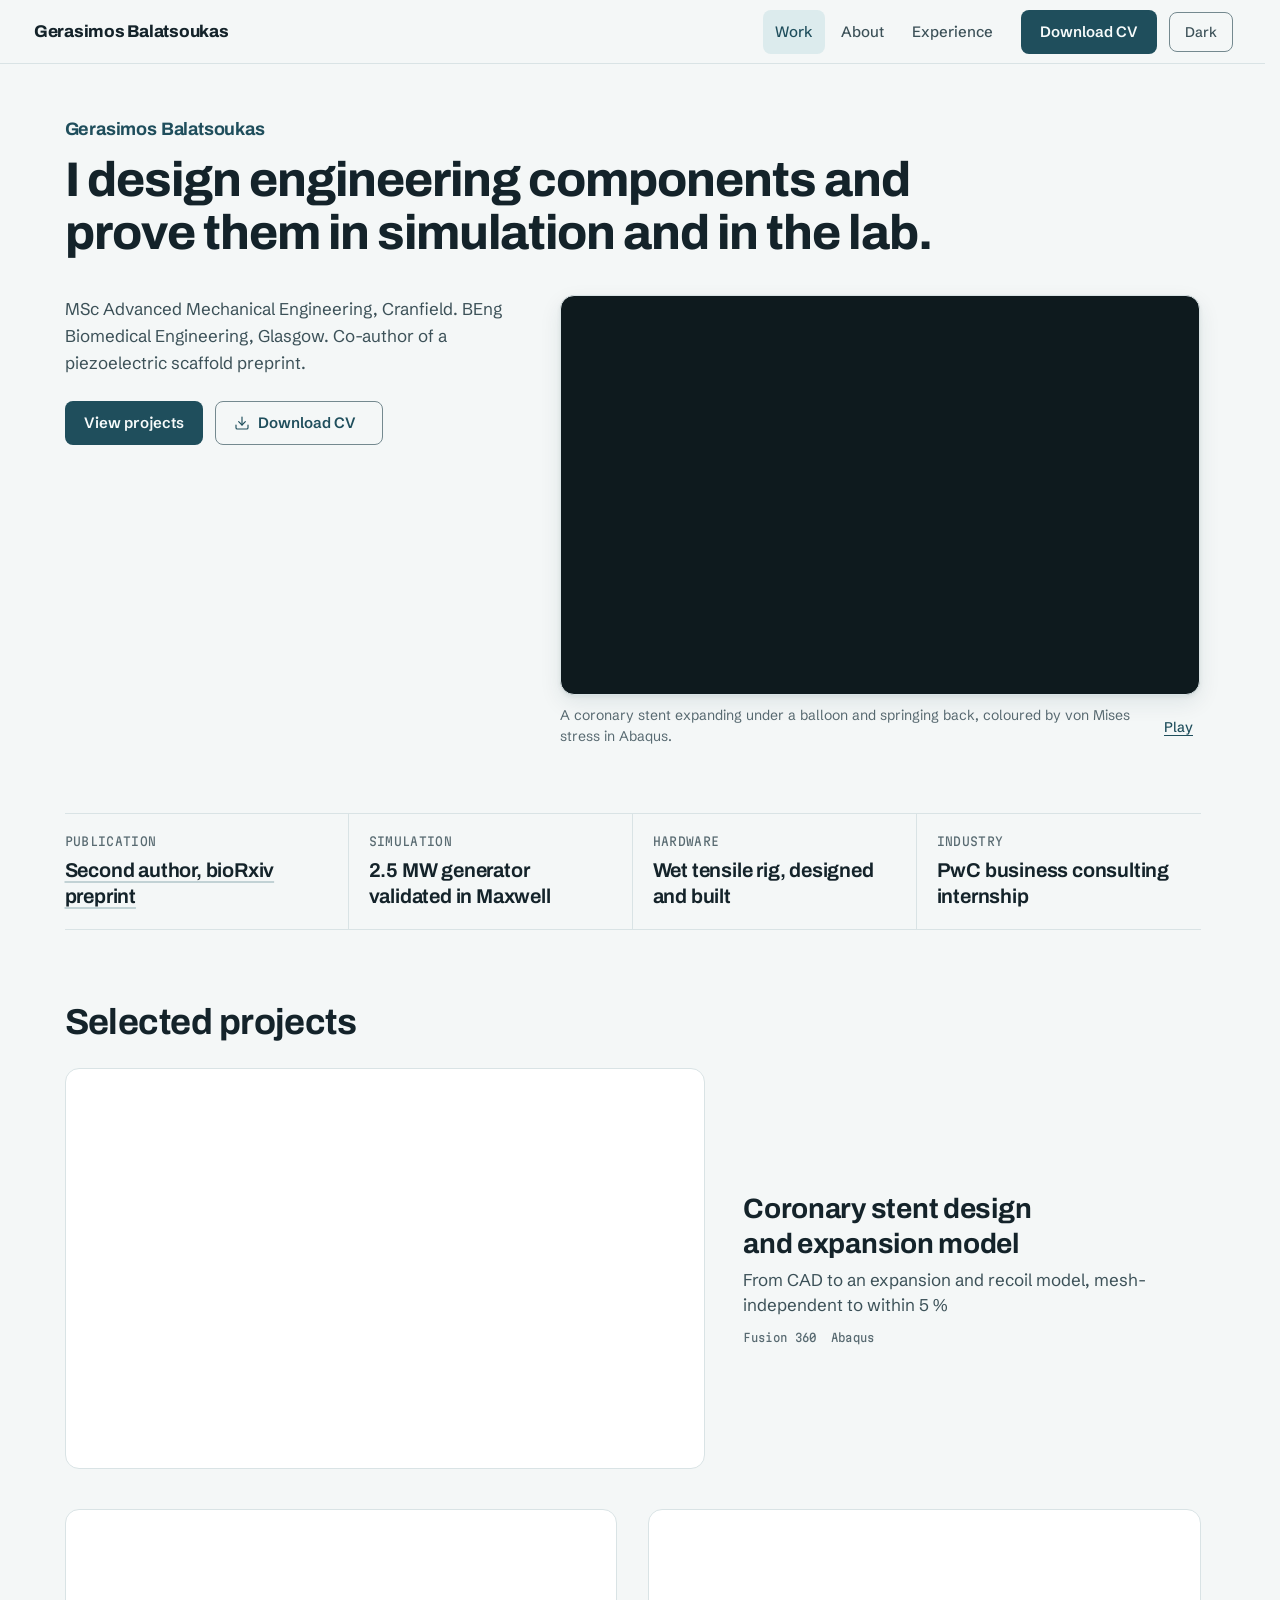
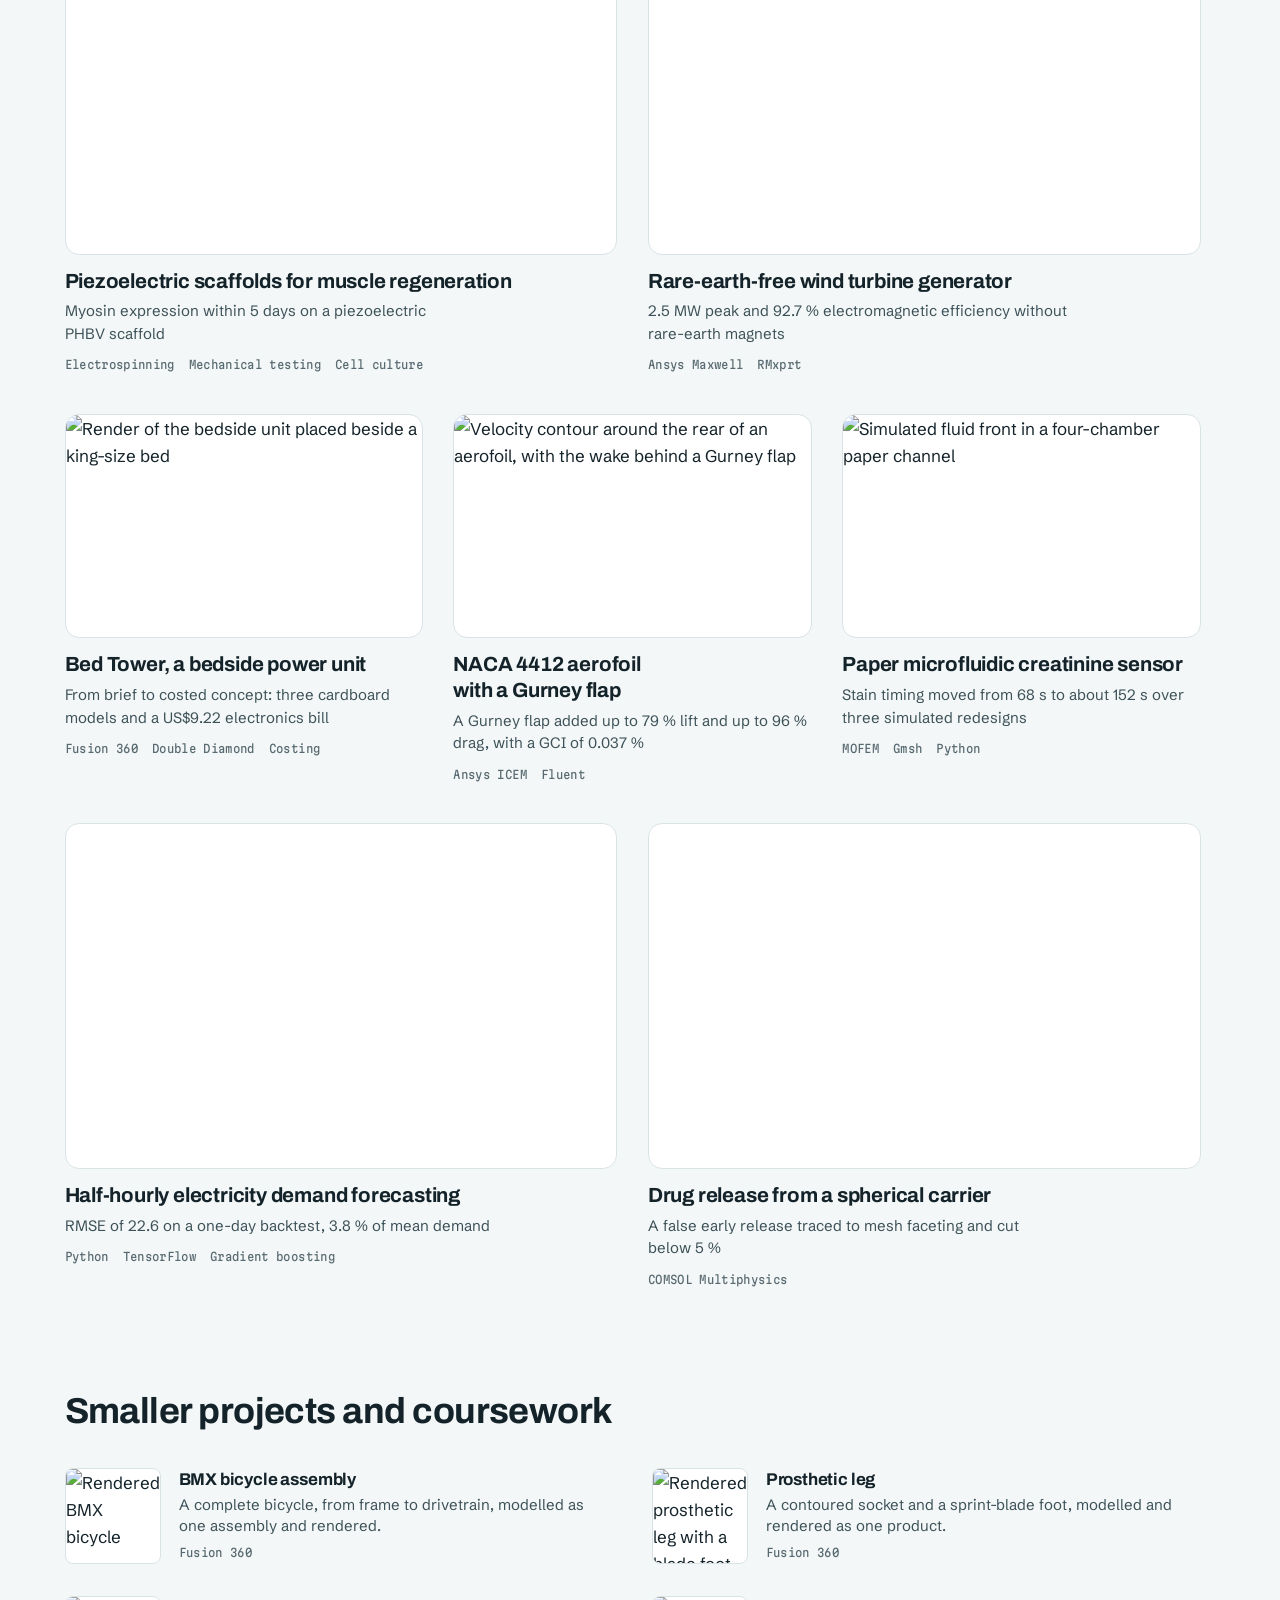
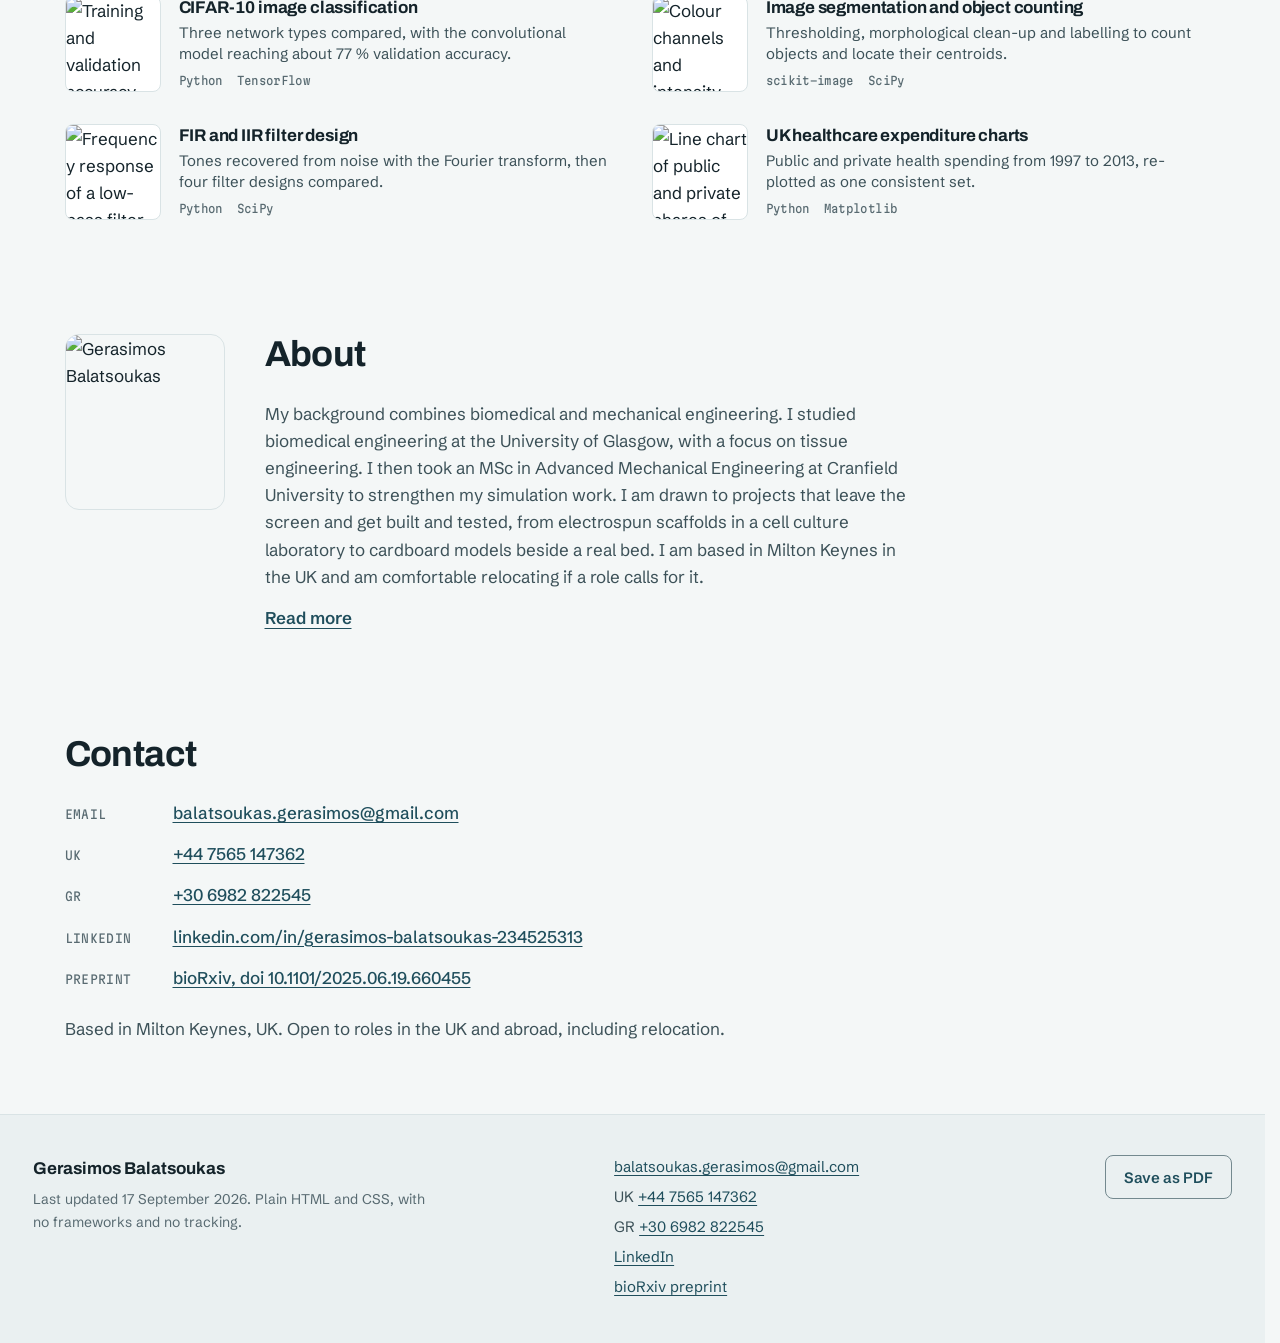
==== index.html @ 158e393d "Add files via upload" ====
<!DOCTYPE html>
<!--
  ============================================================================
  GERASIMOS BALATSOUKAS: ENGINEERING PORTFOLIO (single-page website, v3)
  ============================================================================
  The site is three text files plus its assets:
    index.html     the words, the figures and the page structure (this file)
    css/site.css   every colour, font, size and layout rule
    js/site.js     the theme control, the mobile menu, the project switching,
                   the print buttons, the lightbox, the hero clip and the
                   scroll reveals
  Pictures live in images/ (WebP), clips in media/ (MP4), fonts in fonts/,
  and the CV is Gerasimos_Balatsoukas_CV.pdf. The only script in this file is
  the small one in <head> that restores a saved light or dark choice; it has
  to run before the page paints, otherwise a dark page flashes white first.

  >>> SITE_URL: the address the site will live at is written as
      https://site-url.example/  in this file (five times), in 404.html,
      robots.txt and sitemap.xml. Replace every copy with the real address,
      ending in a slash, before or right after publishing. README.md has a
      one-line command that does all of them.

  HOW IT WORKS
  ----------------------------------------------------------------------------
  - The page is split into views: the landing page, About, Experience and one
    view per project. Only one view shows at a time. If JavaScript is off,
    every view shows in one long scroll, so the page is never blank.
  - Each figure is a thumbnail with its caption underneath. Selecting it opens
    a large version; the arrow keys move between figures. Clips are
    thumbnails too, and play when opened.
  - The browser back button works, and links such as  ...#stent  open that
    project directly.

  HOW TO EDIT
  ----------------------------------------------------------------------------
  - COLOURS AND FONTS: the variables in the ":root" block at the top of
    css/site.css. The dark-mode values sit just below it, twice (see the note
    there).
  - TEXT: find the project by its banner (for example "PROJECT: RARE-EARTH-FREE
    WIND TURBINE GENERATOR") and type over the words.
  - KEY RESULTS: each project has a <ul class="results"> block. A number goes
    in <b> with its label in <span>; a result without a number is a plain
    <li class="results-plain">.
  - ADD A FIGURE: make a WebP (README.md, "Adding a figure"), put it in
    images/, then copy an existing <figure> block and change data-src, src,
    srcset, width, height, alt and the caption. A picture more than twice as
    wide as it is tall gets class "fig wide".
        <figure class="fig" data-type="image" data-src="images/new-figure.webp">
          <button class="fig-thumb" type="button">
            <span class="sr-only">Enlarge figure 5: </span>
            <img src="images/new-figure.webp"
                 srcset="images/new-figure-800.webp 800w, images/new-figure.webp 1600w"
                 sizes="(min-width: 1180px) 445px, (min-width: 760px) 33vw, (min-width: 480px) 50vw, 100vw"
                 width="1600" height="1000" alt="What the figure shows"
                 loading="lazy" decoding="async">
          </button>
          <figcaption><b>Figure 5.</b> The caption.</figcaption>
        </figure>
  - ADD A CLIP: put the MP4 in media/ and a poster frame in images/, then copy
    an existing figure with data-type="video" and class "fig fig-video".
  - ADD A PROJECT: README.md, "Adding a project".
  - PUBLISH: README.md, "Publishing on GitHub Pages".
  ============================================================================
-->
<html lang="en-GB">
<head>
<meta charset="UTF-8">
<meta name="viewport" content="width=device-width, initial-scale=1.0">

<title>Gerasimos Balatsoukas | Mechanical and Biomedical Engineer</title>
<meta name="description" content="Mechanical and biomedical engineer. I design engineering components and prove them in simulation and in the lab.">
<meta name="author" content="Gerasimos Balatsoukas">
<meta name="theme-color" content="#f4f7f7" media="(prefers-color-scheme: light)">
<meta name="theme-color" content="#0e1a1e" media="(prefers-color-scheme: dark)">
<link rel="canonical" href="https://site-url.example/">

<!-- Link preview (LinkedIn, WhatsApp, email, Slack). The addresses use SITE_URL. -->
<meta property="og:type" content="profile">
<meta property="og:site_name" content="Gerasimos Balatsoukas">
<meta property="og:title" content="Gerasimos Balatsoukas, mechanical and biomedical engineer">
<meta property="og:description" content="Mechanical and biomedical engineer. I design engineering components and prove them in simulation and in the lab.">
<meta property="og:url" content="https://site-url.example/">
<meta property="og:image" content="https://site-url.example/images/og-card.png">
<meta property="og:image:type" content="image/png">
<meta property="og:image:width" content="1200">
<meta property="og:image:height" content="630">
<meta property="og:image:alt" content="Gerasimos Balatsoukas, mechanical and biomedical engineer, beside a simulated coronary stent">
<meta property="og:locale" content="en_GB">
<meta property="profile:first_name" content="Gerasimos">
<meta property="profile:last_name" content="Balatsoukas">
<meta name="twitter:card" content="summary_large_image">

<script type="application/ld+json">
{
  "@context": "https://schema.org",
  "@type": "Person",
  "name": "Gerasimos Balatsoukas",
  "jobTitle": "Mechanical and Biomedical Engineer",
  "url": "https://site-url.example/",
  "email": "mailto:balatsoukas.gerasimos@gmail.com",
  "alumniOf": [
    { "@type": "CollegeOrUniversity", "name": "Cranfield University" },
    { "@type": "CollegeOrUniversity", "name": "University of Glasgow" }
  ],
  "sameAs": [
    "https://www.linkedin.com/in/gerasimos-balatsoukas-234525313",
    "https://doi.org/10.1101/2025.06.19.660455"
  ]
}
</script>

<link rel="icon" href="images/favicon.svg" type="image/svg+xml">
<link rel="apple-touch-icon" href="images/apple-touch-icon.png">

<script>
/* Runs before the page paints, so a saved dark choice does not flash white. */
(function(){
  document.documentElement.classList.add('js');
  try{
    var saved = localStorage.getItem('theme');
    if(saved === 'light' || saved === 'dark'){
      document.documentElement.setAttribute('data-theme', saved);
    }
  }catch(e){ /* private browsing can block localStorage; fall back to system */ }
  /* Fonts are self-hosted in fonts/. The heading face is preloaded because the
     first thing on screen is set in it. Browsers refuse a preload from a page
     opened as a file, so the hint is only added when the page is served. */
  if(location.protocol !== 'file:'){
    var l = document.createElement('link');
    l.rel = 'preload'; l.as = 'font'; l.type = 'font/woff2'; l.crossOrigin = 'anonymous';
    l.href = 'fonts/archivo/archivo-latin-wght-normal.woff2';
    document.head.appendChild(l);
  }
})();
</script>
<link rel="stylesheet" href="css/site.css">
</head>
<body>

<a class="skip" href="#main">Skip to content</a>

<!-- ====================== TOP NAVIGATION ====================== -->
<nav class="nav" aria-label="Primary">
  <a class="brand" translate="no" href="#home">Gerasimos Balatsoukas</a>

  <button class="nav-toggle" type="button" id="navToggle"
          aria-expanded="false" aria-controls="navLinks">
    <span class="bars" aria-hidden="true"><i></i><i></i><i></i></span>
    Menu
  </button>

  <div class="nav-links" id="navLinks">
    <a class="nav-link" href="#work" data-nav="work">Work</a>
    <a class="nav-link" href="#about" data-nav="about">About</a>
    <a class="nav-link" href="#experience" data-nav="experience">Experience</a>
    <a class="btn btn-solid nav-cv no-print" href="Gerasimos_Balatsoukas_CV.pdf" target="_blank" rel="noopener">Download CV<span class="sr-only"> (PDF, opens in a new tab)</span></a>
    <!-- the label names the mode the button switches to; js/site.js keeps it current -->
    <button class="theme-toggle no-print" type="button" id="themeToggle" aria-label="Switch to dark mode">Dark</button>
  </div>
</nav>

<!-- announces the project change to screen readers -->
<p class="sr-only" id="viewStatus" role="status" aria-live="polite"></p>

<main id="main">

<!-- ============================================================ -->
<!-- LANDING PAGE                                                 -->
<!-- ============================================================ -->
<section class="view active" id="home" aria-labelledby="homeTitle">

  <header class="hero">
    <p class="hero-name" translate="no">Gerasimos Balatsoukas</p>
    <h1 class="hero-title" id="homeTitle">I design engineering components and prove them in simulation and in the lab.</h1>
    <div class="hero-text">
      <p class="hero-lede">MSc Advanced Mechanical Engineering, Cranfield. BEng Biomedical Engineering, Glasgow. Co-author of a piezoelectric scaffold preprint.</p>
      <div class="actions">
        <a class="btn btn-solid" href="#work">View projects</a>
        <a class="btn btn-ghost no-print" href="Gerasimos_Balatsoukas_CV.pdf" target="_blank" rel="noopener">
          <svg class="icon" viewBox="0 0 24 24" fill="none" stroke="currentColor" stroke-width="1.75" stroke-linecap="round" stroke-linejoin="round" aria-hidden="true"><path d="M21 15v4a2 2 0 0 1-2 2H5a2 2 0 0 1-2-2v-4"/><polyline points="7 10 12 15 17 10"/><line x1="12" y1="15" x2="12" y2="3"/></svg>
          Download CV<span class="sr-only"> (PDF, opens in a new tab)</span>
        </a>
      </div>
    </div>
    <figure class="hero-media">
      <div class="hero-frame">
        <!-- Plays only when js/site.js allows it (no reduced motion, no data
             saving). Without JavaScript the poster frame is shown. -->
        <video class="hero-video" id="heroVideo" width="740" height="462"
               muted loop playsinline preload="none"
               poster="images/hero-stent-poster.webp"
               aria-label="Animation of a coronary stent expanding under a balloon and springing back">
          <source src="media/hero-stent.mp4" type="video/mp4">
        </video>
        <img class="print-only" src="images/hero-stent-poster.webp" width="740" height="462"
             alt="A coronary stent after balloon expansion and springback, coloured by von Mises stress">
      </div>
      <figcaption>
        <span>A coronary stent expanding under a balloon and springing back, coloured by von Mises stress in Abaqus.</span>
        <button class="hero-toggle no-print" type="button" id="heroToggle" hidden>Pause</button>
      </figcaption>
    </figure>
  </header>

  <section class="proof" aria-label="Key facts">
    <dl class="proof-list">
      <div class="proof-item"><dt>Publication</dt><dd><a href="https://doi.org/10.1101/2025.06.19.660455" target="_blank" rel="noopener">Second author, bioRxiv preprint<span class="sr-only"> (opens in a new tab)</span></a></dd></div>
      <div class="proof-item"><dt>Simulation</dt><dd>2.5&nbsp;MW generator validated in Maxwell</dd></div>
      <div class="proof-item"><dt>Hardware</dt><dd>Wet tensile rig, designed and built</dd></div>
      <div class="proof-item"><dt>Industry</dt><dd>PwC business consulting internship</dd></div>
    </dl>
  </section>

  <section class="work" id="work" aria-labelledby="workTitle">
    <h2 class="section-title" id="workTitle">Selected projects</h2>
    <ul class="work-grid">
      <li class="card card-wide">
        <a class="card-link" href="#stent" aria-labelledby="card-stent-t" aria-describedby="card-stent-d">
          <div class="card-media"><img src="images/card-stent.webp" srcset="images/card-stent-480.webp 480w, images/card-stent.webp 779w" sizes="(min-width: 1024px) 660px, (min-width: 760px) calc(100vw - 64px), calc(100vw - 32px)" width="779" height="487" alt="Von Mises stress contour on a coronary stent at 75 percent expansion" loading="lazy" decoding="async"></div>
          <div class="card-body">
            <h3 class="card-title" id="card-stent-t">Coronary stent design and expansion model</h3>
            <p class="card-outcome" id="card-stent-d">From CAD to an expansion and recoil model, mesh-independent to within 5&nbsp;%</p>
            <p class="card-tools"><span>Fusion 360</span><span>Abaqus</span></p>
          </div>
        </a>
      </li>
      <li class="card">
        <a class="card-link" href="#scaffolds" aria-labelledby="card-scaffolds-t" aria-describedby="card-scaffolds-d">
          <div class="card-media"><img src="images/card-scaffolds.webp" srcset="images/card-scaffolds-480.webp 480w, images/card-scaffolds-800.webp 800w, images/card-scaffolds.webp 1200w" sizes="(min-width: 1024px) 580px, (min-width: 760px) calc(50vw - 44px), calc(100vw - 32px)" width="1200" height="750" alt="A rolled fibre construct seen through a microscope eyepiece" loading="lazy" decoding="async"></div>
          <div class="card-body">
            <h3 class="card-title" id="card-scaffolds-t">Piezoelectric scaffolds for muscle regeneration</h3>
            <p class="card-outcome" id="card-scaffolds-d">Myosin expression within 5&nbsp;days on a piezoelectric PHBV scaffold</p>
            <p class="card-tools"><span>Electrospinning</span><span>Mechanical testing</span><span>Cell culture</span></p>
          </div>
        </a>
      </li>
      <li class="card">
        <a class="card-link" href="#generator" aria-labelledby="card-generator-t" aria-describedby="card-generator-d">
          <div class="card-media"><img src="images/card-generator.webp" srcset="images/card-generator-480.webp 480w, images/card-generator-800.webp 800w, images/card-generator.webp 932w" sizes="(min-width: 1024px) 580px, (min-width: 760px) calc(50vw - 44px), calc(100vw - 32px)" width="932" height="583" alt="Labelled cutaway of a direct-drive generator with a wound rotor" loading="lazy" decoding="async"></div>
          <div class="card-body">
            <h3 class="card-title" id="card-generator-t">Rare-earth-free wind turbine generator</h3>
            <p class="card-outcome" id="card-generator-d">2.5&nbsp;MW peak and 92.7&nbsp;% electromagnetic efficiency without rare-earth magnets</p>
            <p class="card-tools"><span>Ansys Maxwell</span><span>RMxprt</span></p>
          </div>
        </a>
      </li>
      <li class="card card-span-tablet">
        <a class="card-link" href="#bedtower" aria-labelledby="card-bedtower-t" aria-describedby="card-bedtower-d">
          <div class="card-media"><img src="images/card-bedtower.webp" srcset="images/card-bedtower-480.webp 480w, images/card-bedtower-800.webp 800w, images/card-bedtower.webp 1043w" sizes="(min-width: 1024px) 380px, (min-width: 760px) calc(100vw - 64px), calc(100vw - 32px)" width="1043" height="652" alt="Render of the bedside unit placed beside a king-size bed" loading="lazy" decoding="async"></div>
          <div class="card-body">
            <h3 class="card-title" id="card-bedtower-t">Bed Tower, a bedside power unit</h3>
            <p class="card-outcome" id="card-bedtower-d">From brief to costed concept: three cardboard models and a US$9.22 electronics bill</p>
            <p class="card-tools"><span>Fusion 360</span><span>Double Diamond</span><span>Costing</span></p>
          </div>
        </a>
      </li>
      <li class="card card-third">
        <a class="card-link" href="#cfd" aria-labelledby="card-cfd-t" aria-describedby="card-cfd-d">
          <div class="card-media"><img src="images/card-cfd.webp" srcset="images/card-cfd.webp 374w" sizes="(min-width: 1024px) 380px, (min-width: 760px) calc(50vw - 44px), calc(100vw - 32px)" width="374" height="231" alt="Velocity contour around the rear of an aerofoil, with the wake behind a Gurney flap" loading="lazy" decoding="async"></div>
          <div class="card-body">
            <h3 class="card-title" id="card-cfd-t">NACA 4412 aerofoil with a Gurney flap</h3>
            <p class="card-outcome" id="card-cfd-d">A Gurney flap added up to 79&nbsp;% lift and up to 96&nbsp;% drag, with a GCI of 0.037&nbsp;%</p>
            <p class="card-tools"><span>Ansys ICEM</span><span>Fluent</span></p>
          </div>
        </a>
      </li>
      <li class="card card-third">
        <a class="card-link" href="#biosensor" aria-labelledby="card-biosensor-t" aria-describedby="card-biosensor-d">
          <div class="card-media"><img src="images/card-biosensor.webp" srcset="images/card-biosensor.webp 407w" sizes="(min-width: 1024px) 380px, (min-width: 760px) calc(50vw - 44px), calc(100vw - 32px)" width="407" height="254" alt="Simulated fluid front in a four-chamber paper channel" loading="lazy" decoding="async"></div>
          <div class="card-body">
            <h3 class="card-title" id="card-biosensor-t">Paper microfluidic creatinine sensor</h3>
            <p class="card-outcome" id="card-biosensor-d">Stain timing moved from 68&nbsp;s to about 152&nbsp;s over three simulated redesigns</p>
            <p class="card-tools"><span>MOFEM</span><span>Gmsh</span><span>Python</span></p>
          </div>
        </a>
      </li>
      <li class="card">
        <a class="card-link" href="#forecast" aria-labelledby="card-forecast-t" aria-describedby="card-forecast-d">
          <div class="card-media"><img src="images/card-forecast.webp" srcset="images/card-forecast-480.webp 480w, images/card-forecast.webp 678w" sizes="(min-width: 1024px) 580px, (min-width: 760px) calc(50vw - 44px), calc(100vw - 32px)" width="678" height="424" alt="Heat map of forecast error by weekday and time of day" loading="lazy" decoding="async"></div>
          <div class="card-body">
            <h3 class="card-title" id="card-forecast-t">Half-hourly electricity demand forecasting</h3>
            <p class="card-outcome" id="card-forecast-d">RMSE of 22.6 on a one-day backtest, 3.8&nbsp;% of mean demand</p>
            <p class="card-tools"><span>Python</span><span>TensorFlow</span><span>Gradient boosting</span></p>
          </div>
        </a>
      </li>
      <li class="card">
        <a class="card-link" href="#drug" aria-labelledby="card-drug-t" aria-describedby="card-drug-d">
          <div class="card-media"><img src="images/card-drug.webp" srcset="images/card-drug-480.webp 480w, images/card-drug-800.webp 800w, images/card-drug.webp 930w" sizes="(min-width: 1024px) 580px, (min-width: 760px) calc(50vw - 44px), calc(100vw - 32px)" width="930" height="581" alt="Concentration field in a spherical drug carrier after one hour" loading="lazy" decoding="async"></div>
          <div class="card-body">
            <h3 class="card-title" id="card-drug-t">Drug release from a spherical carrier</h3>
            <p class="card-outcome" id="card-drug-d">A false early release traced to mesh faceting and cut below 5&nbsp;%</p>
            <p class="card-tools"><span>COMSOL Multiphysics</span></p>
          </div>
        </a>
      </li>
    </ul>
  </section>

  <section class="more" aria-labelledby="moreTitle">
    <h2 class="section-title" id="moreTitle">Smaller projects and coursework</h2>
    <ul class="more-list">
      <li>
        <a class="more-item" href="#cad">
          <img src="images/thumb-bmx.webp" srcset="images/thumb-bmx.webp 192w" sizes="96px" width="96" height="96" alt="Rendered BMX bicycle" loading="lazy" decoding="async">
          <div>
            <h3 class="more-title">BMX bicycle assembly</h3>
            <p class="more-line">A complete bicycle, from frame to drivetrain, modelled as one assembly and rendered.</p>
            <p class="more-tools"><span>Fusion 360</span></p>
          </div>
        </a>
      </li>
      <li>
        <a class="more-item" href="#cad">
          <img src="images/thumb-prosthetic.webp" srcset="images/thumb-prosthetic.webp 192w" sizes="96px" width="96" height="96" alt="Rendered prosthetic leg with a blade foot" loading="lazy" decoding="async">
          <div>
            <h3 class="more-title">Prosthetic leg</h3>
            <p class="more-line">A contoured socket and a sprint-blade foot, modelled and rendered as one product.</p>
            <p class="more-tools"><span>Fusion 360</span></p>
          </div>
        </a>
      </li>
      <li>
        <a class="more-item" href="#python">
          <img src="images/thumb-cifar.webp" srcset="images/thumb-cifar.webp 192w" sizes="96px" width="96" height="96" alt="Training and validation accuracy curves" loading="lazy" decoding="async">
          <div>
            <h3 class="more-title">CIFAR-10 image classification</h3>
            <p class="more-line">Three network types compared, with the convolutional model reaching about 77&nbsp;% validation accuracy.</p>
            <p class="more-tools"><span>Python</span><span>TensorFlow</span></p>
          </div>
        </a>
      </li>
      <li>
        <a class="more-item" href="#python">
          <img src="images/thumb-segmentation.webp" srcset="images/thumb-segmentation.webp 192w" sizes="96px" width="96" height="96" alt="Colour channels and intensity histograms of a test image" loading="lazy" decoding="async">
          <div>
            <h3 class="more-title">Image segmentation and object counting</h3>
            <p class="more-line">Thresholding, morphological clean-up and labelling to count objects and locate their centroids.</p>
            <p class="more-tools"><span>scikit-image</span><span>SciPy</span></p>
          </div>
        </a>
      </li>
      <li>
        <a class="more-item" href="#python">
          <img src="images/thumb-filters.webp" srcset="images/thumb-filters.webp 192w" sizes="96px" width="96" height="96" alt="Frequency response of a low-pass filter" loading="lazy" decoding="async">
          <div>
            <h3 class="more-title">FIR and IIR filter design</h3>
            <p class="more-line">Tones recovered from noise with the Fourier transform, then four filter designs compared.</p>
            <p class="more-tools"><span>Python</span><span>SciPy</span></p>
          </div>
        </a>
      </li>
      <li>
        <a class="more-item" href="#python">
          <img src="images/thumb-health.webp" srcset="images/thumb-health.webp 192w" sizes="96px" width="96" height="96" alt="Line chart of public and private shares of UK health spending, 1997 to 2013" loading="lazy" decoding="async">
          <div>
            <h3 class="more-title">UK healthcare expenditure charts</h3>
            <p class="more-line">Public and private health spending from 1997 to 2013, re-plotted as one consistent set.</p>
            <p class="more-tools"><span>Python</span><span>Matplotlib</span></p>
          </div>
        </a>
      </li>
    </ul>
  </section>

  <section class="intro" aria-labelledby="introTitle">
    <img class="intro-photo" src="images/headshot-320.webp" srcset="images/headshot-320.webp 320w" sizes="(min-width: 760px) 160px, 120px" width="160" height="176"
         alt="Gerasimos Balatsoukas" loading="lazy" decoding="async">
    <div class="intro-text">
      <h2 class="section-title" id="introTitle">About</h2>
      <p>My background combines biomedical and mechanical engineering. I studied biomedical engineering at the University of Glasgow, with a focus on tissue engineering. I then took an MSc in Advanced Mechanical Engineering at Cranfield University to strengthen my simulation work. I am drawn to projects that leave the screen and get built and tested, from electrospun scaffolds in a cell culture laboratory to cardboard models beside a real bed. I am based in Milton Keynes in the UK and am comfortable relocating if a role calls for it.</p>
      <a class="text-link" href="#about">Read more<span class="sr-only"> about me</span></a>
    </div>
  </section>

  <section class="contact" id="contact" aria-labelledby="contactTitle">
    <h2 class="section-title" id="contactTitle">Contact</h2>
    <dl class="contact-list">
      <div><dt>Email</dt><dd><a href="mailto:balatsoukas.gerasimos@gmail.com">balatsoukas.gerasimos@gmail.com</a></dd></div>
      <div><dt>UK</dt><dd><a href="tel:+447565147362">+44 7565 147362</a></dd></div>
      <div><dt>GR</dt><dd><a href="tel:+306982822545">+30 6982 822545</a></dd></div>
      <div><dt>LinkedIn</dt><dd><a href="https://www.linkedin.com/in/gerasimos-balatsoukas-234525313" target="_blank" rel="noopener">linkedin.com/in/gerasimos-balatsoukas-234525313<span class="sr-only"> (opens in a new tab)</span></a></dd></div>
      <div><dt>Preprint</dt><dd><a href="https://doi.org/10.1101/2025.06.19.660455" target="_blank" rel="noopener">bioRxiv, doi 10.1101/2025.06.19.660455<span class="sr-only"> (opens in a new tab)</span></a></dd></div>
    </dl>
    <p class="contact-note">Based in Milton Keynes, UK. Open to roles in the UK and abroad, including relocation.</p>
  </section>
</section>

<!-- ============================================================ -->
<!-- ABOUT                                                        -->
<!-- ============================================================ -->
<section class="view" id="about" aria-labelledby="aboutTitle">
  <h2 class="page-title" id="aboutTitle">About</h2>
  <div class="page-layout">
    <div class="page-main">
      <p>My background combines biomedical and mechanical engineering. I studied biomedical engineering at the University of Glasgow, with a focus on tissue engineering. I then chose an MSc in Advanced Mechanical Engineering at Cranfield University, to strengthen my simulation work at a university known for its rigour and its links to industry. My MSc thesis, sponsored by Siemens Energy, is on Type II hot corrosion of turbine blade alloys for supercritical CO<sub>2</sub> turbines, and it is now being graded.</p>
      <p>Across these projects I have used a wide range of simulation software and spent many hours in the laboratory. The laboratory is where I found how much I enjoy the point at which a design leaves the screen and is built and tested. I am drawn to work that makes a measurable difference to people, in medical devices and in energy systems alike. I also do not accept a clean-looking result until I understand where its error comes from.</p>
      <p>I am based in Milton Keynes in the UK. Having lived in Greece, Germany, Qatar and Cyprus, I am comfortable relocating if a role calls for it.</p>
    </div>
    <aside class="page-side" aria-label="Facts">
      <img class="about-photo" src="images/headshot-320.webp" srcset="images/headshot-320.webp 320w" sizes="(min-width: 1024px) 240px, 200px" width="320" height="352"
           alt="Gerasimos Balatsoukas" loading="lazy" decoding="async">
      <dl class="facts">
        <div><dt>Location</dt><dd>Milton Keynes, UK</dd></div>
        <div><dt>Mobility</dt><dd>Lived in Greece, Germany, Qatar and Cyprus; open to relocation</dd></div>
        <div><dt>Education</dt><dd>MSc Advanced Mechanical Engineering, Cranfield University, 2025 to 2026, with the thesis awaiting grading and a current average of about 73&nbsp;%.<br>BEng (Hons) Biomedical Engineering, University of Glasgow, 2020 to 2024, upper second class.</dd></div>
        <div><dt>Languages</dt><dd>English and Greek (native), German (B1)</dd></div>
        <div><dt>Interests</dt><dd>Kickboxing and freestyle wrestling for seven years, and motorcycle restoration</dd></div>
      </dl>
    </aside>
  </div>
</section>

<!-- ============================================================ -->
<!-- EXPERIENCE AND SKILLS                                        -->
<!-- ============================================================ -->
<section class="view" id="experience" aria-labelledby="experienceTitle">
  <h2 class="page-title" id="experienceTitle">Experience</h2>
  <ol class="timeline">
    <li class="tl-item">
      <h3 class="tl-role">Business consulting intern, PwC</h3>
      <p class="tl-meta mono">Nicosia, Cyprus. June to August 2025.</p>
      <ul class="tl-points">
        <li>I worked with the business consulting team on two semi-governmental proposals, in the medical and telecommunications sectors, each worth more than €200,000, and both were won.</li>
        <li>I helped map the merger of two separate HR departments, drawing on best practice found through research.</li>
        <li>I researched benchmarks that informed the team’s consulting methods and proposals.</li>
      </ul>
    </li>
    <li class="tl-item">
      <h3 class="tl-role">Research project, Advanced Research Centre, University of Glasgow</h3>
      <p class="tl-meta mono">Glasgow, UK. September 2023 to April 2024.</p>
      <ul class="tl-points">
        <li>I worked with Dr Oana Dobre on piezoelectric scaffolds for muscle regeneration, the work behind the bioRxiv preprint.</li>
        <li>I made the fibres, tested them mechanically, imaged them by SEM, and ran the cell culture and differentiation work.</li>
        <li>I also supported three master’s students and one PhD student who took the investigation further.</li>
      </ul>
    </li>
    <li class="tl-item">
      <h3 class="tl-role">Data management intern, Fender S.A.</h3>
      <p class="tl-meta mono">Athens, Greece. June to August 2023.</p>
      <p class="tl-about">Fender S.A. is a marine insurance and risk management company in the Cambiaso Risso Group.</p>
      <ul class="tl-points">
        <li>I consolidated contract data from Europe, the UK, the US, China and the Middle East into the company’s own system, which cut contract generation time by 50&nbsp;%.</li>
        <li>I corrected errors in the stored records by checking them against the original multinational contracts, which reduced broker mistakes.</li>
      </ul>
    </li>
    <li class="tl-item">
      <h3 class="tl-role">Intern, Agency for Quality Assurance, Greek Ministry of Health</h3>
      <p class="tl-meta mono">Athens, Greece. June to August 2022.</p>
      <ul class="tl-points">
        <li>I carried out technical checks on hospital equipment, including defibrillators, in Thessaloniki and Chania, assessing whether it was ready for an emergency under ISO 13485.</li>
        <li>I wrote a report on best practice in nursing staff training, based on statistical analysis of data from the National and Kapodistrian University of Athens.</li>
        <li>I worked on the “Safe Hospitals” project, which set out directives so that standard operating procedures cover emergencies in every Greek public hospital.</li>
      </ul>
    </li>
  </ol>

  <h2 class="page-title page-title-sub" id="skillsTitle">Skills</h2>
  <p class="skills-caption">Tools and methods I have used in the projects on this site and in my degrees.</p>
  <div class="skills">
    <section class="skill-group" aria-labelledby="skCad">
      <h3 id="skCad">CAD and design</h3>
      <ul><li>Autodesk Fusion 360</li><li>SolidWorks</li><li>Rendering and animation</li><li>Double Diamond design method</li><li>Cardboard prototyping</li><li>Cost estimation</li></ul>
    </section>
    <section class="skill-group" aria-labelledby="skSim">
      <h3 id="skSim">Simulation</h3>
      <ul><li>Abaqus</li><li>Ansys Fluent, DesignModeler and ICEM CFD</li><li>Ansys Maxwell and RMxprt</li><li>COMSOL Multiphysics</li><li>MOFEM and Gmsh</li><li>Simulink</li></ul>
    </section>
    <section class="skill-group" aria-labelledby="skCode">
      <h3 id="skCode">Programming and data</h3>
      <ul><li>Python: TensorFlow, Keras, scikit-image, SciPy, NumPy</li><li>MATLAB</li><li>ImageJ</li><li>HTML and CSS</li><li>R (basic)</li><li>Microsoft 365</li></ul>
    </section>
    <section class="skill-group" aria-labelledby="skLab">
      <h3 id="skLab">Laboratory</h3>
      <ul><li>Electrospinning</li><li>Mechanical testing and rig design</li><li>SEM imaging</li><li>Optical and confocal microscopy</li><li>Cell culture</li><li>qPCR</li><li>3D and extrusion printing</li><li>O<sub>2</sub> plasma treatment</li></ul>
    </section>
  </div>
</section>

<!-- ============================================================ -->
<!-- PROJECT: CORONARY STENT DESIGN AND EXPANSION MODEL           -->
<!-- ============================================================ -->
<section class="view" id="stent" aria-labelledby="stentTitle">
  <a class="proj-back" href="#work"><svg viewBox="0 0 24 24" fill="none" stroke="currentColor" stroke-width="1.75" stroke-linecap="round" stroke-linejoin="round" aria-hidden="true"><line x1="19" y1="12" x2="5" y2="12"/><polyline points="12 19 5 12 12 5"/></svg>All projects</a>

  <div class="proj-layout">
    <div class="proj-rail">
      <header class="proj-head">
        <h2 class="proj-title" id="stentTitle">Coronary stent design and expansion model</h2>
        <p class="proj-summary">I designed a coronary stent in CAD and modelled its balloon expansion and recoil in Abaqus, so that a geometry can be judged before it is made.</p>
      </header>
      <div class="proj-facts">
        <dl class="meta">
          <div><dt>Role</dt><dd>Design and analysis, solo</dd></div>
          <div><dt>Context</dt><dd>Personal project, undertaken to learn Abaqus</dd></div>
          <div><dt>Year</dt><dd>2025</dd></div>
          <div><dt>Tools</dt><dd>Fusion 360, Abaqus, nonlinear plasticity</dd></div>
        </dl>
        <ul class="results">
          <li><b>&lt; 5&nbsp;%</b><span>mesh-independence error, so the stresses follow the physics rather than the mesh</span></li>
          <li class="results-plain">Recoil after balloon removal measured in a separate springback step.</li>
        </ul>
      </div>
    </div>

    <div class="proj-body">
        <figure class="fig lead" data-type="image" data-src="images/stent-vonmises.webp">
          <button class="fig-thumb" type="button">
            <span class="sr-only">Enlarge figure 1: </span>
            <img src="images/stent-vonmises.webp" srcset="images/stent-vonmises-800.webp 800w, images/stent-vonmises.webp 1299w" sizes="(min-width: 1180px) 906px, calc(100vw - 48px)" width="1299" height="478" alt="Von Mises stress contour on a coronary stent mesh at 75 percent radial expansion" loading="lazy" decoding="async">
          </button>
          <figcaption><b>Figure 1.</b> Von Mises stress across the stent at 75&nbsp;% radial expansion, the state used as the reference for the analysis.</figcaption>
        </figure>
      <div class="proj-more">
          <section class="narr" aria-labelledby="stent-problem">
            <h3 id="stent-problem">The problem</h3>
            <p>I set this project myself in 2025, to learn Abaqus on a real design question. The geometry of a coronary stent is the main factor in how it performs once deployed. Predicting that behaviour early therefore decides whether a design is worth making. I wanted a model that reproduces implantation, when a balloon expands the stent inside an artery, and that reports both the stress during expansion and the recoil afterwards.</p>
          </section>
          <section class="narr" aria-labelledby="stent-work">
            <h3 id="stent-work">What I did</h3>
            <p>I built the stent as a parametric model in Fusion 360 and imported it into Abaqus for a nonlinear analysis with plasticity. The material was cobalt-chromium, chosen for its durability, biocompatibility and radiopacity. I assumed frictionless contact at the balloon interface to keep the run tractable. Expansion was solved in stages, with 75&nbsp;% radial expansion as the reference state, and a second step removed the load to capture elastic springback. I refined the mesh to balance accuracy against run time, within the 250,000-node limit of the student licence.</p>
          </section>
          <section class="narr" aria-labelledby="stent-outcome">
            <h3 id="stent-outcome">What came out of it</h3>
            <p>The solution was mesh-independent to within 5&nbsp;%, which gives confidence that the stresses reflect the physics rather than the mesh. The von Mises results showed the stent deforming almost entirely plastically during expansion. The springback step then measured how much of that deformation recovers once the balloon is withdrawn. Together, these describe the stent in service, and they show that the model can screen geometries before manufacture, where most of the cost and risk sit.</p>
          </section>
          <section class="narr narr-limits" aria-labelledby="stent-limits">
            <h3 id="stent-limits">Limitations and what I would do next</h3>
            <p>The balloon contact was frictionless and the model has no artery wall, so it describes free expansion rather than deployment in a vessel. The student licence also capped the mesh at 250,000 nodes. Next, I would add an artery model and contact friction, and then compare two or three strut geometries under identical mesh settings.</p>
          </section>
          <div class="figs">
          <figure class="fig" data-type="image" data-src="images/stent-geometry.webp">
            <button class="fig-thumb" type="button">
              <span class="sr-only">Enlarge figure 2: </span>
              <img src="images/stent-geometry.webp" srcset="images/stent-geometry.webp 254w" sizes="(min-width: 1180px) 445px, (min-width: 760px) 33vw, (min-width: 480px) 50vw, 100vw" width="254" height="601" alt="Rendered solid model of a coronary stent" loading="lazy" decoding="async">
            </button>
            <figcaption><b>Figure 2.</b> The stent geometry as modelled in Fusion 360.</figcaption>
          </figure>
          <figure class="fig wide" data-type="image" data-src="images/stent-recoil.webp">
            <button class="fig-thumb" type="button">
              <span class="sr-only">Enlarge figure 3: </span>
              <img src="images/stent-recoil.webp" srcset="images/stent-recoil-800.webp 800w, images/stent-recoil.webp 1321w" sizes="(min-width: 1180px) 906px, (min-width: 760px) 66vw, 100vw" width="1321" height="478" alt="Stent mesh after elastic springback" loading="lazy" decoding="async">
            </button>
            <figcaption><b>Figure 3.</b> The stent after the balloon load is removed, the state used to measure recoil.</figcaption>
          </figure>
          <figure class="fig fig-video" data-type="video" data-src="media/hero-stent.mp4">
            <button class="fig-thumb" type="button">
              <span class="sr-only">Play figure 4: </span>
              <img src="images/hero-stent-poster.webp" srcset="images/hero-stent-poster.webp 740w" sizes="(min-width: 1180px) 445px, (min-width: 760px) 33vw, (min-width: 480px) 50vw, 100vw" width="740" height="462" alt="The stent after expansion and springback" loading="lazy" decoding="async">
              <span class="play" aria-hidden="true"><svg viewBox="0 0 24 24" fill="currentColor"><path d="M8 5v14l11-7z"/></svg></span>
            </button>
            <figcaption><b>Figure 4.</b> The stent expanding under balloon inflation and springing back, coloured by von Mises stress.</figcaption>
          </figure>
          </div>
          <p class="figs-note">Select a figure to enlarge it. Clips play when opened.</p>
        <nav class="proj-pager" aria-label="More projects">
          <a class="pager-link pager-next" href="#scaffolds"><span class="pager-label">Next project<svg viewBox="0 0 24 24" fill="none" stroke="currentColor" stroke-width="1.75" stroke-linecap="round" stroke-linejoin="round" aria-hidden="true"><line x1="5" y1="12" x2="19" y2="12"/><polyline points="12 5 19 12 12 19"/></svg></span><span class="pager-title">Piezoelectric scaffolds for muscle regeneration</span></a>
          <a class="pager-all" href="#work">All projects</a>
        </nav>
      </div>
    </div>
  </div>
</section>

<!-- ============================================================ -->
<!-- PROJECT: PIEZOELECTRIC SCAFFOLDS FOR MUSCLE REGENERATION     -->
<!-- ============================================================ -->
<section class="view" id="scaffolds" aria-labelledby="scaffoldsTitle">
  <a class="proj-back" href="#work"><svg viewBox="0 0 24 24" fill="none" stroke="currentColor" stroke-width="1.75" stroke-linecap="round" stroke-linejoin="round" aria-hidden="true"><line x1="19" y1="12" x2="5" y2="12"/><polyline points="12 19 5 12 12 5"/></svg>All projects</a>

  <div class="proj-layout">
    <div class="proj-rail">
      <header class="proj-head">
        <h2 class="proj-title" id="scaffoldsTitle">Piezoelectric scaffolds for muscle regeneration</h2>
        <p class="proj-summary">I fabricated aligned piezoelectric fibre scaffolds, built a rig to test them wet, and showed early signs of muscle cells differentiating on them.</p>
      </header>
      <div class="proj-facts">
        <dl class="meta">
          <div><dt>Role</dt><dd>Team project. My part covered fabrication, mechanical testing including the wet rig, biocompatibility and differentiation assays.</dd></div>
          <div><dt>Context</dt><dd>BEng thesis, Advanced Research Centre, University of Glasgow</dd></div>
          <div><dt>Year</dt><dd>2023 to 2024</dd></div>
          <div><dt>Publication</dt><dd><a href="https://doi.org/10.1101/2025.06.19.660455" target="_blank" rel="noopener">Preprint on bioRxiv<span class="sr-only"> (opens in a new tab)</span></a>, in the final stage of review at Small</dd></div>
          <div><dt>Tools</dt><dd>Electrospinning, mechanical testing, cell culture, SEM, confocal microscopy, 3D printing, O<sub>2</sub> plasma treatment, ImageJ, Python</dd></div>
        </dl>
        <ul class="results">
          <li><b>5&nbsp;days</b><span>to clear myosin expression, an early sign that the cells were differentiating into muscle</span></li>
          <li><b>2nd of 12</b><span>authors on the bioRxiv preprint</span></li>
          <li class="results-plain">A tensile rig designed and built to test fibres submerged, which the group could not do before.</li>
        </ul>
      </div>
    </div>

    <div class="proj-body">
        <figure class="fig lead" data-type="image" data-src="images/scaffold-fibres.webp">
          <button class="fig-thumb" type="button">
            <span class="sr-only">Enlarge figure 1: </span>
            <img src="images/scaffold-fibres.webp" srcset="images/scaffold-fibres-800.webp 800w, images/scaffold-fibres.webp 1280w" sizes="(min-width: 1180px) 906px, calc(100vw - 48px)" width="1280" height="628" alt="Electrospinning set-up beside a rolled fibre construct" loading="lazy" decoding="async">
          </button>
          <figcaption><b>Figure 1.</b> The electrospinning set-up and a rolled fibre construct, in which aligned PHBV fibres are gathered into a bundle that follows the parallel architecture of skeletal muscle.</figcaption>
        </figure>
      <div class="proj-more">
          <section class="narr" aria-labelledby="scaffolds-problem">
            <h3 id="scaffolds-problem">The problem</h3>
            <p>Patients who lose more than 20&nbsp;% of a muscle’s volume cannot regrow it on their own. This project explores a biodegradable scaffold, implanted at the injury, that guides regrowing muscle back to its original geometry and mechanical behaviour. The scaffold is made from PHBV, a polymer that produces a small electrical charge when it is deformed. That charge recreates the electromechanical environment in which muscle cells normally grow.</p>
          </section>
          <section class="narr" aria-labelledby="scaffolds-work">
            <h3 id="scaffolds-work">What I did</h3>
            <p>My work covered the whole validation. I produced the fibres by electrospinning, then designed a rolling protocol that gathers them into the aligned, bundled architecture of real muscle. I measured their mechanical properties dry and wet. There was no way to test fibres submerged, so I designed and built the rig. I treated the fibres to change their surface polarity, which improves laminin absorption and cell adherence. Finally, I ran the biocompatibility work and stained for myosin, the protein that marks muscle differentiation.</p>
          </section>
          <section class="narr" aria-labelledby="scaffolds-outcome">
            <h3 id="scaffolds-outcome">What came out of it</h3>
            <p>Clear myosin expression appeared within 5&nbsp;days, which suggests that the cells were differentiating into muscle on the scaffold rather than only surviving on it. That result depended on the wet rig, since dry data alone would not describe the scaffold once implanted. The findings form part of the preprint “Three-Dimensional Piezoelectric Fibrous Constructs for Muscle Regeneration”, on which I am the second of twelve authors.</p>
          </section>
          <section class="narr narr-limits" aria-labelledby="scaffolds-limits">
            <h3 id="scaffolds-limits">Limitations and what I would do next</h3>
            <p>The differentiation results are preliminary, as the preprint itself states. They come from in vitro culture of a mouse cell line, C2C12, over a short period. The work did not reach implantation, so questions such as how the scaffold degrades under cyclic load in the body remain open. The investigation has since been taken further by master’s and PhD students.</p>
          </section>
          <div class="figs">
          <figure class="fig" data-type="image" data-src="images/scaffold-fibre-micro.webp">
            <button class="fig-thumb" type="button">
              <span class="sr-only">Enlarge figure 2: </span>
              <img src="images/scaffold-fibre-micro.webp" srcset="images/scaffold-fibre-micro-800.webp 800w, images/scaffold-fibre-micro.webp 1200w" sizes="(min-width: 1180px) 445px, (min-width: 760px) 33vw, (min-width: 480px) 50vw, 100vw" width="1200" height="1600" alt="A rolled fibre construct seen through a microscope eyepiece" loading="lazy" decoding="async">
            </button>
            <figcaption><b>Figure 2.</b> A single rolled construct under an optical microscope, showing the bundled fibres.</figcaption>
          </figure>
          <figure class="fig" data-type="image" data-src="images/scaffold-petri.webp">
            <button class="fig-thumb" type="button">
              <span class="sr-only">Enlarge figure 3: </span>
              <img src="images/scaffold-petri.webp" srcset="images/scaffold-petri-800.webp 800w, images/scaffold-petri.webp 1200w" sizes="(min-width: 1180px) 445px, (min-width: 760px) 33vw, (min-width: 480px) 50vw, 100vw" width="1200" height="1600" alt="Fibre construct in a Petri dish beside a steel ruler" loading="lazy" decoding="async">
            </button>
            <figcaption><b>Figure 3.</b> A finished construct in a dish beside a ruler; it is a few millimetres long.</figcaption>
          </figure>
          <figure class="fig" data-type="image" data-src="images/scaffold-myosin.webp">
            <button class="fig-thumb" type="button">
              <span class="sr-only">Enlarge figure 4: </span>
              <img src="images/scaffold-myosin.webp" srcset="images/scaffold-myosin-800.webp 800w, images/scaffold-myosin.webp 906w" sizes="(min-width: 1180px) 445px, (min-width: 760px) 33vw, (min-width: 480px) 50vw, 100vw" width="906" height="1280" alt="Confocal microscopy panels of cells stained for myosin and nuclei" loading="lazy" decoding="async">
            </button>
            <figcaption><b>Figure 4.</b> C2C12 cells stained for myosin (red) and nuclei (blue) after culture on the scaffold, across the test conditions.</figcaption>
          </figure>
          <figure class="fig fig-video" data-type="video" data-src="media/scaffold-rig-dry.mp4">
            <button class="fig-thumb" type="button">
              <span class="sr-only">Play figure 5: </span>
              <img src="images/scaffold-rig-dry-poster.webp" srcset="images/scaffold-rig-dry-poster.webp 540w" sizes="(min-width: 1180px) 445px, (min-width: 760px) 33vw, (min-width: 480px) 50vw, 100vw" width="540" height="960" alt="Custom tensile rig holding a fibre in dry conditions" loading="lazy" decoding="async">
              <span class="play" aria-hidden="true"><svg viewBox="0 0 24 24" fill="currentColor"><path d="M8 5v14l11-7z"/></svg></span>
            </button>
            <figcaption><b>Figure 5.</b> The tensile rig I designed, extending a fibre on a lead-screw stage to measure its properties dry.</figcaption>
          </figure>
          <figure class="fig fig-video" data-type="video" data-src="media/scaffold-rig-wet.mp4">
            <button class="fig-thumb" type="button">
              <span class="sr-only">Play figure 6: </span>
              <img src="images/scaffold-rig-wet-poster.webp" srcset="images/scaffold-rig-wet-poster.webp 540w" sizes="(min-width: 1180px) 445px, (min-width: 760px) 33vw, (min-width: 480px) 50vw, 100vw" width="540" height="960" alt="The tensile rig testing a submerged fibre" loading="lazy" decoding="async">
              <span class="play" aria-hidden="true"><svg viewBox="0 0 24 24" fill="currentColor"><path d="M8 5v14l11-7z"/></svg></span>
            </button>
            <figcaption><b>Figure 6.</b> The same rig adapted for wet testing, with the fibre submerged to match conditions in the body.</figcaption>
          </figure>
          </div>
          <p class="figs-note">Select a figure to enlarge it. Clips play when opened.</p>
        <nav class="proj-pager" aria-label="More projects">
          <a class="pager-link pager-prev" href="#stent"><span class="pager-label"><svg viewBox="0 0 24 24" fill="none" stroke="currentColor" stroke-width="1.75" stroke-linecap="round" stroke-linejoin="round" aria-hidden="true"><line x1="19" y1="12" x2="5" y2="12"/><polyline points="12 19 5 12 12 5"/></svg>Previous project</span><span class="pager-title">Coronary stent design and expansion model</span></a>
          <a class="pager-link pager-next" href="#generator"><span class="pager-label">Next project<svg viewBox="0 0 24 24" fill="none" stroke="currentColor" stroke-width="1.75" stroke-linecap="round" stroke-linejoin="round" aria-hidden="true"><line x1="5" y1="12" x2="19" y2="12"/><polyline points="12 5 19 12 12 19"/></svg></span><span class="pager-title">Rare-earth-free wind turbine generator</span></a>
          <a class="pager-all" href="#work">All projects</a>
        </nav>
      </div>
    </div>
  </div>
</section>

<!-- ============================================================ -->
<!-- PROJECT: RARE-EARTH-FREE WIND TURBINE GENERATOR              -->
<!-- ============================================================ -->
<section class="view" id="generator" aria-labelledby="generatorTitle">
  <a class="proj-back" href="#work"><svg viewBox="0 0 24 24" fill="none" stroke="currentColor" stroke-width="1.75" stroke-linecap="round" stroke-linejoin="round" aria-hidden="true"><line x1="19" y1="12" x2="5" y2="12"/><polyline points="12 19 5 12 12 5"/></svg>All projects</a>

  <div class="proj-layout">
    <div class="proj-rail">
      <header class="proj-head">
        <h2 class="proj-title" id="generatorTitle">Rare-earth-free wind turbine generator</h2>
        <p class="proj-summary">I validated in Ansys Maxwell a 2&nbsp;MW direct-drive generator, re-designed without rare-earth magnets, and showed that it reaches its rating.</p>
      </header>
      <div class="proj-facts">
        <dl class="meta">
          <div><dt>Role</dt><dd>All Maxwell and RMxprt simulation, and part of the analytical re-design, in a team of four</dd></div>
          <div><dt>Context</dt><dd>Group project, MSc Advanced Mechanical Engineering, Cranfield University</dd></div>
          <div><dt>Year</dt><dd>2025 to 2026</dd></div>
          <div><dt>Tools</dt><dd>Ansys Maxwell, RMxprt, magnetic equivalent circuit</dd></div>
        </dl>
        <ul class="results">
          <li><b>2.5&nbsp;MW</b><span>peak output, above the 2&nbsp;MW rating, without rare-earth magnets</span></li>
          <li><b>92.7&nbsp;%</b><span>electromagnetic efficiency across a wide range of operating angles</span></li>
          <li class="results-plain">Back-EMF and torque agree with the analytical model.</li>
        </ul>
      </div>
    </div>

    <div class="proj-body">
        <figure class="fig lead fig-video" data-type="video" data-src="media/maxwell-flux-density.mp4">
          <button class="fig-thumb" type="button">
            <span class="sr-only">Play figure 1: </span>
            <img src="images/maxwell-flux-density-poster.webp" srcset="images/maxwell-flux-density-poster.webp 686w" sizes="(min-width: 1180px) 906px, calc(100vw - 48px)" width="686" height="492" alt="Flux density field across the stator and rotor of the generator" loading="lazy" decoding="async">
            <span class="play" aria-hidden="true"><svg viewBox="0 0 24 24" fill="currentColor"><path d="M8 5v14l11-7z"/></svg></span>
          </button>
          <figcaption><b>Figure 1.</b> Flux density as the rotor turns, peaking at about 2.5&nbsp;T in the stator teeth.</figcaption>
        </figure>
      <div class="proj-more">
          <section class="narr" aria-labelledby="generator-problem">
            <h3 id="generator-problem">The problem</h3>
            <p>The wider project asked whether resonant wireless power transfer could supply the rotor excitation of a direct-drive wind turbine generator. That would let the machine drop its rare-earth permanent magnets, together with the slip rings that wear out. My part was the generator. I had to show that a 2&nbsp;MW machine, re-designed with wound rotor excitation in place of the magnets, reaches its rated performance, because the feasibility case fails otherwise.</p>
          </section>
          <section class="narr" aria-labelledby="generator-work">
            <h3 id="generator-work">What I did</h3>
            <p>I contributed to the analytical re-design, sizing the machine with a magnetic equivalent circuit and reluctance network so that the wound rotor reproduced the field of the permanent-magnet design. I then built and ran all of the electromagnetic finite-element work in Ansys. RMxprt gave the initial geometry and performance sweep, and a 2D transient Maxwell model gave the detailed field solution. The transient model captured saturation in the stator teeth, flux leakage and the start-up of the phase currents, which the analytical work could not.</p>
          </section>
          <section class="narr" aria-labelledby="generator-outcome">
            <h3 id="generator-outcome">What came out of it</h3>
            <p>The machine reached a peak output of 2.5&nbsp;MW near a torque angle of 100°, and held an electromagnetic efficiency of 92.7&nbsp;% across a wide range of operating angles. Its three-phase back-EMF and electromagnetic torque agreed with the analytical predictions. Hence the electrically excited machine can reach its 2&nbsp;MW rating at an efficiency competitive with the permanent-magnet design it replaces. The rest of the feasibility study depended on that result.</p>
          </section>
          <section class="narr narr-limits" aria-labelledby="generator-limits">
            <h3 id="generator-limits">Limitations and what I would do next</h3>
            <p>The field solution was two-dimensional, so end-winding and axial effects were not modelled, and the results are from simulation alone. The efficiency is electromagnetic only, so mechanical and converter losses sit outside it. Next, I would run a 3D or coupled thermal check on the stator teeth, where the flux density peaks at about 2.5&nbsp;T.</p>
          </section>
          <div class="figs">
          <figure class="fig fig-video" data-type="video" data-src="media/maxwell-vector-potential.mp4">
            <button class="fig-thumb" type="button">
              <span class="sr-only">Play figure 2: </span>
              <img src="images/maxwell-vector-potential-poster.webp" srcset="images/maxwell-vector-potential-poster.webp 826w" sizes="(min-width: 1180px) 445px, (min-width: 760px) 33vw, (min-width: 480px) 50vw, 100vw" width="826" height="504" alt="Magnetic vector potential field across the machine cross-section" loading="lazy" decoding="async">
              <span class="play" aria-hidden="true"><svg viewBox="0 0 24 24" fill="currentColor"><path d="M8 5v14l11-7z"/></svg></span>
            </button>
            <figcaption><b>Figure 2.</b> Magnetic vector potential over one electrical cycle.</figcaption>
          </figure>
          <figure class="fig wide" data-type="image" data-src="images/maxwell-cutaway.webp">
            <button class="fig-thumb" type="button">
              <span class="sr-only">Enlarge figure 3: </span>
              <img src="images/maxwell-cutaway.webp" srcset="images/maxwell-cutaway-800.webp 800w, images/maxwell-cutaway.webp 1226w" sizes="(min-width: 1180px) 906px, (min-width: 760px) 66vw, 100vw" width="1226" height="584" alt="Labelled cutaway of the generator" loading="lazy" decoding="async">
            </button>
            <figcaption><b>Figure 3.</b> The re-designed machine in cutaway: stator, slot windings, air gap, rotor poles, coils and rotor core.</figcaption>
          </figure>
          <figure class="fig" data-type="image" data-src="images/maxwell-reluctance.webp">
            <button class="fig-thumb" type="button">
              <span class="sr-only">Enlarge figure 4: </span>
              <img src="images/maxwell-reluctance.webp" srcset="images/maxwell-reluctance.webp 456w" sizes="(min-width: 1180px) 445px, (min-width: 760px) 33vw, (min-width: 480px) 50vw, 100vw" width="456" height="375" alt="Reluctance network diagram of the generator" loading="lazy" decoding="async">
            </button>
            <figcaption><b>Figure 4.</b> The magnetic equivalent circuit used to size the machine before the finite-element check.</figcaption>
          </figure>
          <figure class="fig" data-type="image" data-src="images/wpt-feasibility.webp">
            <button class="fig-thumb" type="button">
              <span class="sr-only">Enlarge figure 5: </span>
              <img src="images/wpt-feasibility.webp" srcset="images/wpt-feasibility-800.webp 800w, images/wpt-feasibility.webp 1279w" sizes="(min-width: 1180px) 445px, (min-width: 760px) 33vw, (min-width: 480px) 50vw, 100vw" width="1279" height="711" alt="Colour map scoring coil designs against air gap and turns" loading="lazy" decoding="async">
            </button>
            <figcaption><b>Figure 5.</b> The wider project team’s analytical sweep of the wireless power transfer coils, scoring designs by air gap and number of turns.</figcaption>
          </figure>
          </div>
          <p class="figs-note">Select a figure to enlarge it. Clips play when opened.</p>
        <nav class="proj-pager" aria-label="More projects">
          <a class="pager-link pager-prev" href="#scaffolds"><span class="pager-label"><svg viewBox="0 0 24 24" fill="none" stroke="currentColor" stroke-width="1.75" stroke-linecap="round" stroke-linejoin="round" aria-hidden="true"><line x1="19" y1="12" x2="5" y2="12"/><polyline points="12 19 5 12 12 5"/></svg>Previous project</span><span class="pager-title">Piezoelectric scaffolds for muscle regeneration</span></a>
          <a class="pager-link pager-next" href="#bedtower"><span class="pager-label">Next project<svg viewBox="0 0 24 24" fill="none" stroke="currentColor" stroke-width="1.75" stroke-linecap="round" stroke-linejoin="round" aria-hidden="true"><line x1="5" y1="12" x2="19" y2="12"/><polyline points="12 5 19 12 12 19"/></svg></span><span class="pager-title">Bed Tower, a bedside power unit</span></a>
          <a class="pager-all" href="#work">All projects</a>
        </nav>
      </div>
    </div>
  </div>
</section>

<!-- ============================================================ -->
<!-- PROJECT: BED TOWER, A BEDSIDE POWER UNIT                     -->
<!-- ============================================================ -->
<section class="view" id="bedtower" aria-labelledby="bedtowerTitle">
  <a class="proj-back" href="#work"><svg viewBox="0 0 24 24" fill="none" stroke="currentColor" stroke-width="1.75" stroke-linecap="round" stroke-linejoin="round" aria-hidden="true"><line x1="19" y1="12" x2="5" y2="12"/><polyline points="12 19 5 12 12 5"/></svg>All projects</a>

  <div class="proj-layout">
    <div class="proj-rail">
      <header class="proj-head">
        <h2 class="proj-title" id="bedtowerTitle">Bed Tower, a bedside power unit</h2>
        <p class="proj-summary">In a team of four, we took a household automation brief to a costed bedside unit; my part was the CAD rendering, the animation and the cost evaluation.</p>
      </header>
      <div class="proj-facts">
        <dl class="meta">
          <div><dt>Role</dt><dd>CAD rendering and animation, cost evaluation, in a team of four</dd></div>
          <div><dt>Context</dt><dd>Component Design module, MSc Advanced Mechanical Engineering, Cranfield University</dd></div>
          <div><dt>Year</dt><dd>2026</dd></div>
          <div><dt>Tools</dt><dd>Fusion 360, Double Diamond, cardboard prototyping, cost estimation</dd></div>
        </dl>
        <ul class="results">
          <li><b>3</b><span>cardboard models, built to settle the layout and the height</span></li>
          <li><b>100&nbsp;cm</b><span>final height, chosen after trials at 50, 100 and 120&nbsp;cm</span></li>
          <li><b>US$9.22</b><span>electronics bill of materials at volume prices</span></li>
          <li><b>US$52.77</b><span>estimated manufacturing cost per unit, materials plus 10&nbsp;%</span></li>
        </ul>
      </div>
    </div>

    <div class="proj-body">
        <figure class="fig lead" data-type="image" data-src="images/bedtower-render.webp">
          <button class="fig-thumb" type="button">
            <span class="sr-only">Enlarge figure 1: </span>
            <img src="images/bedtower-render.webp" srcset="images/bedtower-render-800.webp 800w, images/bedtower-render.webp 1420w" sizes="(min-width: 1180px) 906px, calc(100vw - 48px)" width="1420" height="652" alt="Rendered bedside unit with a gooseneck lamp placed beside a king-size bed" loading="lazy" decoding="async">
          </button>
          <figcaption><b>Figure 1.</b> The final design rendered beside a king-size bed, to check its scale and to show that it works on either side of the bed.</figcaption>
        </figure>
      <div class="proj-more">
          <section class="narr" aria-labelledby="bedtower-problem">
            <h3 id="bedtower-problem">The problem</h3>
            <p>The brief was to create an innovation based on automation in the household. It had to be safe and easy to use, fit the space in a home, need no maintenance, suit its target users and be cost effective. We listed about ten real problems from our own homes, narrowed them to four concepts, and chose bedside power. Our problem statement was that existing bed frames do not support the electrical devices people now keep by the bed, either functionally or attractively.</p>
          </section>
          <section class="narr" aria-labelledby="bedtower-work">
            <h3 id="bedtower-work">What I did</h3>
            <p>We followed the Double Diamond framework, which suited an open brief better than the Stanford method. A persona, a 30-year-old engineer who has just bought his first home, kept decisions tied to one user. The first concept was an add-on to the bed frame, but frames vary too much, so we returned to the problem statement and pivoted to a standalone unit. A storyboard then added a book holder, a cup holder and better drawers. Cardboard models tested beside a bed set the height at 100&nbsp;cm. My part was the CAD rendering and animation and the cost evaluation.</p>
          </section>
          <section class="narr" aria-labelledby="bedtower-outcome">
            <h3 id="bedtower-outcome">What came out of it</h3>
            <p>The final design is 1000&nbsp;mm tall, 350&nbsp;mm wide and 250&nbsp;mm deep. It carries a gooseneck lamp, a UK socket, USB-A and USB-C ports, wireless charging and drawers, in a polymer-coated recycled plywood body on an aluminium frame. Rendering it beside a king-size bed showed that it suits either side of the bed, and also exposed a limit: the lamp does not reach across a very wide bed. My costing put the electronics at US$9.22 and the whole unit at US$52.77, whereas bedside tables can sell for more than US$300.</p>
          </section>
          <section class="narr narr-limits" aria-labelledby="bedtower-limits">
            <h3 id="bedtower-limits">Limitations and what I would do next</h3>
            <p>The costing is a first estimate built from supplier unit prices, not a quotation. The unit has not been built as a working prototype or tested for safety, load or lifespan. In hindsight, the concept also drifted towards a multi-function product rather than answering the automation brief tightly. Next would come user tests across bedroom layouts and bed heights, a manufacturability review with bulk pricing, and a full prototype.</p>
          </section>
          <div class="figs">
          <figure class="fig" data-type="image" data-src="images/bedtower.webp">
            <button class="fig-thumb" type="button">
              <span class="sr-only">Enlarge figure 2: </span>
              <img src="images/bedtower.webp" srcset="images/bedtower-800.webp 800w, images/bedtower.webp 1600w" sizes="(min-width: 1180px) 445px, (min-width: 760px) 33vw, (min-width: 480px) 50vw, 100vw" width="1600" height="1468" alt="Render of the bedside unit with a close-up of its front panel" loading="lazy" decoding="async">
            </button>
            <figcaption><b>Figure 2.</b> The final design with its reading lamp, UK socket, USB ports and wireless charging pad, and a detail of the front panel.</figcaption>
          </figure>
          <figure class="fig" data-type="image" data-src="images/bedtower-dimensions.webp">
            <button class="fig-thumb" type="button">
              <span class="sr-only">Enlarge figure 3: </span>
              <img src="images/bedtower-dimensions.webp" srcset="images/bedtower-dimensions-800.webp 800w, images/bedtower-dimensions.webp 900w" sizes="(min-width: 1180px) 445px, (min-width: 760px) 33vw, (min-width: 480px) 50vw, 100vw" width="900" height="810" alt="Front and side drawings of the unit with dimensions" loading="lazy" decoding="async">
            </button>
            <figcaption><b>Figure 3.</b> The principal dimensions: 1000&nbsp;mm tall, 350&nbsp;mm wide and 250&nbsp;mm deep.</figcaption>
          </figure>
          <figure class="fig wide fig-video" data-type="video" data-src="media/bedtower.mp4">
            <button class="fig-thumb" type="button">
              <span class="sr-only">Play figure 4: </span>
              <img src="images/bedtower-clip-poster.webp" srcset="images/bedtower-clip-poster-800.webp 800w, images/bedtower-clip-poster.webp 1280w" sizes="(min-width: 1180px) 906px, (min-width: 760px) 66vw, 100vw" width="1280" height="524" alt="Exploded view of the bedside unit with its drawers open and electrical parts separated" loading="lazy" decoding="async">
              <span class="play" aria-hidden="true"><svg viewBox="0 0 24 24" fill="currentColor"><path d="M8 5v14l11-7z"/></svg></span>
            </button>
            <figcaption><b>Figure 4.</b> An exploded-view animation of the final design, which I produced: the drawers open and the electrical parts move out of the body.</figcaption>
          </figure>
          </div>
          <p class="figs-note">Select a figure to enlarge it. Clips play when opened.</p>
        <nav class="proj-pager" aria-label="More projects">
          <a class="pager-link pager-prev" href="#generator"><span class="pager-label"><svg viewBox="0 0 24 24" fill="none" stroke="currentColor" stroke-width="1.75" stroke-linecap="round" stroke-linejoin="round" aria-hidden="true"><line x1="19" y1="12" x2="5" y2="12"/><polyline points="12 19 5 12 12 5"/></svg>Previous project</span><span class="pager-title">Rare-earth-free wind turbine generator</span></a>
          <a class="pager-link pager-next" href="#cfd"><span class="pager-label">Next project<svg viewBox="0 0 24 24" fill="none" stroke="currentColor" stroke-width="1.75" stroke-linecap="round" stroke-linejoin="round" aria-hidden="true"><line x1="5" y1="12" x2="19" y2="12"/><polyline points="12 5 19 12 12 19"/></svg></span><span class="pager-title">NACA 4412 aerofoil with a Gurney flap</span></a>
          <a class="pager-all" href="#work">All projects</a>
        </nav>
      </div>
    </div>
  </div>
</section>

<!-- ============================================================ -->
<!-- PROJECT: NACA 4412 AEROFOIL WITH A GURNEY FLAP               -->
<!-- ============================================================ -->
<section class="view" id="cfd" aria-labelledby="cfdTitle">
  <a class="proj-back" href="#work"><svg viewBox="0 0 24 24" fill="none" stroke="currentColor" stroke-width="1.75" stroke-linecap="round" stroke-linejoin="round" aria-hidden="true"><line x1="19" y1="12" x2="5" y2="12"/><polyline points="12 19 5 12 12 5"/></svg>All projects</a>

  <div class="proj-layout">
    <div class="proj-rail">
      <header class="proj-head">
        <h2 class="proj-title" id="cfdTitle">NACA 4412 aerofoil with a Gurney flap</h2>
        <p class="proj-summary">I measured in Fluent how a Gurney flap trades extra lift against extra drag on a NACA 4412 section for vertical-axis wind turbines.</p>
      </header>
      <div class="proj-facts">
        <dl class="meta">
          <div><dt>Role</dt><dd>Individual</dd></div>
          <div><dt>Context</dt><dd>Computational Fluid Dynamics for Renewable Energy module, MSc Advanced Mechanical Engineering, Cranfield University</dd></div>
          <div><dt>Year</dt><dd>2025 to 2026</dd></div>
          <div><dt>Tools</dt><dd>Ansys ICEM CFD, Ansys Fluent, k-omega SST</dd></div>
        </dl>
        <ul class="results">
          <li><b>0.037&nbsp;%</b><span>grid convergence index on the lift coefficient</span></li>
          <li><b>+79&nbsp;%</b><span>lift coefficient with the Gurney flap, at most</span></li>
          <li><b>+96&nbsp;%</b><span>drag with the flap, at most, which is the penalty that decides the trade-off</span></li>
        </ul>
      </div>
    </div>

    <div class="proj-body">
        <figure class="fig lead" data-type="image" data-src="images/naca-velocity.webp">
          <button class="fig-thumb" type="button">
            <span class="sr-only">Enlarge figure 1: </span>
            <img src="images/naca-velocity.webp" srcset="images/naca-velocity-800.webp 800w, images/naca-velocity.webp 1010w" sizes="(min-width: 1180px) 906px, calc(100vw - 48px)" width="1010" height="231" alt="Velocity magnitude contour around the aerofoil and Gurney flap" loading="lazy" decoding="async">
          </button>
          <figcaption><b>Figure 1.</b> Velocity magnitude around the section with the Gurney flap; the wake behind the trailing edge is visibly thicker.</figcaption>
        </figure>
      <div class="proj-more">
          <section class="narr" aria-labelledby="cfd-problem">
            <h3 id="cfd-problem">The problem</h3>
            <p>Vertical-axis wind turbines work in low, gusty urban wind, so their blade sections need all the lift they can get. I first quantified the lift and drag of a baseline NACA 4412 section. I then tested a passive modification, a Gurney flap, which is a small tab at the trailing edge. The flap raises lift but also raises drag, and on a turbine any extra drag is power that is never generated. The question is therefore one of tuning rather than simple improvement.</p>
          </section>
          <section class="narr" aria-labelledby="cfd-work">
            <h3 id="cfd-work">What I did</h3>
            <p>I built the geometry and a structured C-mesh in Ansys ICEM, with the domain extended to 20 chord lengths. The leading-edge blocks were converted to splines to keep cells orthogonal where the curvature is sharpest. Wall cells were sized for a y+ of 1, and mesh quality was checked against accepted angle and determinant limits. I solved the flow in Fluent with the k-omega SST model at a 10° angle of attack, for free-stream speeds of 3 and 15&nbsp;m/s. A mesh study, scaling the element count by √2 at each step, settled on 78,000 elements.</p>
          </section>
          <section class="narr" aria-labelledby="cfd-outcome">
            <h3 id="cfd-outcome">What came out of it</h3>
            <p>The grid convergence index on the lift coefficient was 0.037&nbsp;%, so the comparison rests on the physics rather than on the mesh. The Gurney flap raised the lift coefficient by up to 79&nbsp;%. However, it raised drag by up to 96&nbsp;%, by thickening the wake behind the trailing edge. The design conclusion is that flap length must be tuned to where the lift gain still outweighs the drag penalty. That balance sets the net torque and power of a real turbine.</p>
          </section>
          <section class="narr narr-limits" aria-labelledby="cfd-limits">
            <h3 id="cfd-limits">Limitations and what I would do next</h3>
            <p>The study was two-dimensional and used a single 10° angle of attack, whereas a vertical-axis blade passes through a full range of angles in every rotation. Next, I would sweep flap length and angle of attack together, then carry the results into a rotating-blade model to find the flap length that gives the most net torque.</p>
          </section>
          <div class="figs">
          <figure class="fig" data-type="image" data-src="images/naca-mesh.webp">
            <button class="fig-thumb" type="button">
              <span class="sr-only">Enlarge figure 2: </span>
              <img src="images/naca-mesh.webp" srcset="images/naca-mesh.webp 738w" sizes="(min-width: 1180px) 445px, (min-width: 760px) 33vw, (min-width: 480px) 50vw, 100vw" width="738" height="481" alt="Structured C-shaped mesh around a NACA 4412 aerofoil" loading="lazy" decoding="async">
            </button>
            <figcaption><b>Figure 2.</b> The structured C-mesh, refined near the surface to a y+ of about 1.</figcaption>
          </figure>
          </div>
          <p class="figs-note">Select a figure to enlarge it.</p>
        <nav class="proj-pager" aria-label="More projects">
          <a class="pager-link pager-prev" href="#bedtower"><span class="pager-label"><svg viewBox="0 0 24 24" fill="none" stroke="currentColor" stroke-width="1.75" stroke-linecap="round" stroke-linejoin="round" aria-hidden="true"><line x1="19" y1="12" x2="5" y2="12"/><polyline points="12 19 5 12 12 5"/></svg>Previous project</span><span class="pager-title">Bed Tower, a bedside power unit</span></a>
          <a class="pager-link pager-next" href="#biosensor"><span class="pager-label">Next project<svg viewBox="0 0 24 24" fill="none" stroke="currentColor" stroke-width="1.75" stroke-linecap="round" stroke-linejoin="round" aria-hidden="true"><line x1="5" y1="12" x2="19" y2="12"/><polyline points="12 5 19 12 12 19"/></svg></span><span class="pager-title">Paper microfluidic creatinine sensor</span></a>
          <a class="pager-all" href="#work">All projects</a>
        </nav>
      </div>
    </div>
  </div>
</section>

<!-- ============================================================ -->
<!-- PROJECT: PAPER MICROFLUIDIC CREATININE SENSOR                -->
<!-- ============================================================ -->
<section class="view" id="biosensor" aria-labelledby="biosensorTitle">
  <a class="proj-back" href="#work"><svg viewBox="0 0 24 24" fill="none" stroke="currentColor" stroke-width="1.75" stroke-linecap="round" stroke-linejoin="round" aria-hidden="true"><line x1="19" y1="12" x2="5" y2="12"/><polyline points="12 19 5 12 12 5"/></svg>All projects</a>

  <div class="proj-layout">
    <div class="proj-rail">
      <header class="proj-head">
        <h2 class="proj-title" id="biosensorTitle">Paper microfluidic creatinine sensor</h2>
        <p class="proj-summary">I designed paper microfluidic channels for a colour-change creatinine test and tuned their timing in simulation before building paper prototypes.</p>
      </header>
      <div class="proj-facts">
        <dl class="meta">
          <div><dt>Role</dt><dd>Individual</dd></div>
          <div><dt>Context</dt><dd>BEng Biomedical Engineering, University of Glasgow</dd></div>
          <div><dt>Year</dt><dd>2024</dd></div>
          <div><dt>Tools</dt><dd>MOFEM, Gmsh, Python, paper prototyping</dd></div>
        </dl>
        <ul class="results">
          <li><b>68&nbsp;s</b><span>stain arrival in the first design, far too early</span></li>
          <li><b>152&nbsp;s</b><span>stain arrival in the third design, after an overcorrection to 240&nbsp;s in the second</span></li>
          <li class="results-plain">Narrower channels flowed faster in the paper prototypes, as the simulation predicted.</li>
        </ul>
      </div>
    </div>

    <div class="proj-body">
        <figure class="lead lead-strip">
          <div class="strip">
            <figure class="fig strip-item" data-type="image" data-src="images/biosensor-star.webp">
              <button class="fig-thumb" type="button">
                <span class="sr-only">Enlarge figure 1a: </span>
                <img src="images/biosensor-star.webp" srcset="images/biosensor-star.webp 329w" sizes="(min-width: 1180px) 300px, 33vw" width="329" height="310" alt="Simulated capillary flow through the composite star channel design" loading="lazy" decoding="async">
              </button>
              <figcaption>(a) Composite star</figcaption>
            </figure>
            <figure class="fig strip-item" data-type="image" data-src="images/biosensor-multichamber.webp">
              <button class="fig-thumb" type="button">
                <span class="sr-only">Enlarge figure 1b: </span>
                <img src="images/biosensor-multichamber.webp" srcset="images/biosensor-multichamber.webp 407w" sizes="(min-width: 1180px) 300px, 33vw" width="407" height="309" alt="Fluid front advancing through a four-chamber redesign" loading="lazy" decoding="async">
              </button>
              <figcaption>(b) Four-chamber redesign</figcaption>
            </figure>
            <figure class="fig strip-item" data-type="image" data-src="images/biosensor-branching.webp">
              <button class="fig-thumb" type="button">
                <span class="sr-only">Enlarge figure 1c: </span>
                <img src="images/biosensor-branching.webp" srcset="images/biosensor-branching.webp 425w" sizes="(min-width: 1180px) 300px, 33vw" width="425" height="303" alt="Branching channel redesign under the same flow simulation" loading="lazy" decoding="async">
              </button>
              <figcaption>(c) Branching redesign</figcaption>
            </figure>
          </div>
          <figcaption><b>Figure 1.</b> Simulated capillary flow in three channel designs: (a) the composite star, (b) a four-chamber redesign in which the reagents meet in the centre, and (c) a branching redesign.</figcaption>
        </figure>
      <div class="proj-more">
          <section class="narr" aria-labelledby="biosensor-problem">
            <h3 id="biosensor-problem">The problem</h3>
            <p>Creatinine in blood rises when the kidneys stop clearing waste properly, so a cheap paper test for it is useful. The device works by colour: sample, buffer, enzyme and stain wick through paper channels, mix and react to give a reading. The difficult part is timing, because the stain has to meet the reacted sample inside a narrow window. The real design task is therefore to shape the channels so that each reagent arrives at the right moment.</p>
          </section>
          <section class="narr" aria-labelledby="biosensor-work">
            <h3 id="biosensor-work">What I did</h3>
            <p>I simulated capillary flow through the paper in MOFEM, building each channel geometry in Gmsh and running the transient flow from Python. That let me watch the fluid front advance and see when each reagent reached the mixing zone. I started with simple shapes to understand isotropic and anisotropic spreading, then designed my own multi-chamber layouts and reshaped them after each run. Finally, I made the designs as paper prototypes and recorded the colour change with a phone camera for comparison with the simulations.</p>
          </section>
          <section class="narr" aria-labelledby="biosensor-outcome">
            <h3 id="biosensor-outcome">What came out of it</h3>
            <p>Simulating first let me tune the timing before building anything. The first design brought the stain in far too early, at about 68&nbsp;s, and the second overcorrected to 240&nbsp;s. The third reached about 152&nbsp;s as the channels closed in on the target. The paper prototypes confirmed the main trend, with narrower channels giving faster flow. The design lesson was that every added geometric feature made the flow harder to predict, so the timing had to be earned through iteration.</p>
          </section>
          <section class="narr narr-limits" aria-labelledby="biosensor-limits">
            <h3 id="biosensor-limits">Limitations and what I would do next</h3>
            <p>The prototypes were recorded with a phone camera rather than a calibrated reader, and they confirmed the flow trend rather than the exact timings. Next, I would measure the colour change quantitatively and test the third design against samples of known creatinine concentration.</p>
          </section>
        <nav class="proj-pager" aria-label="More projects">
          <a class="pager-link pager-prev" href="#cfd"><span class="pager-label"><svg viewBox="0 0 24 24" fill="none" stroke="currentColor" stroke-width="1.75" stroke-linecap="round" stroke-linejoin="round" aria-hidden="true"><line x1="19" y1="12" x2="5" y2="12"/><polyline points="12 19 5 12 12 5"/></svg>Previous project</span><span class="pager-title">NACA 4412 aerofoil with a Gurney flap</span></a>
          <a class="pager-link pager-next" href="#forecast"><span class="pager-label">Next project<svg viewBox="0 0 24 24" fill="none" stroke="currentColor" stroke-width="1.75" stroke-linecap="round" stroke-linejoin="round" aria-hidden="true"><line x1="5" y1="12" x2="19" y2="12"/><polyline points="12 5 19 12 12 19"/></svg></span><span class="pager-title">Half-hourly electricity demand forecasting</span></a>
          <a class="pager-all" href="#work">All projects</a>
        </nav>
      </div>
    </div>
  </div>
</section>

<!-- ============================================================ -->
<!-- PROJECT: HALF-HOURLY ELECTRICITY DEMAND FORECASTING          -->
<!-- ============================================================ -->
<section class="view" id="forecast" aria-labelledby="forecastTitle">
  <a class="proj-back" href="#work"><svg viewBox="0 0 24 24" fill="none" stroke="currentColor" stroke-width="1.75" stroke-linecap="round" stroke-linejoin="round" aria-hidden="true"><line x1="19" y1="12" x2="5" y2="12"/><polyline points="12 19 5 12 12 5"/></svg>All projects</a>

  <div class="proj-layout">
    <div class="proj-rail">
      <header class="proj-head">
        <h2 class="proj-title" id="forecastTitle">Half-hourly electricity demand forecasting</h2>
        <p class="proj-summary">I built a CNN-LSTM and gradient-boosting ensemble to forecast the electricity demand of a UK region at 30&nbsp;min resolution, 20 steps ahead.</p>
      </header>
      <div class="proj-facts">
        <dl class="meta">
          <div><dt>Role</dt><dd>Individual</dd></div>
          <div><dt>Context</dt><dd>Artificial Intelligence for Sustainability module, MSc Advanced Mechanical Engineering, Cranfield University</dd></div>
          <div><dt>Year</dt><dd>2025</dd></div>
          <div><dt>Tools</dt><dd>Python, TensorFlow and Keras, gradient boosting, Bayesian optimisation</dd></div>
        </dl>
        <ul class="results">
          <li><b>22.6</b><span>RMSE on a one-day backtest for 23 September 2025, which is 3.8&nbsp;% of mean demand</span></li>
          <li><b>90 / 10</b><span>time-ordered split between training and test data, so no future data leaks into training</span></li>
          <li><b>20 steps</b><span>forecast at 30&nbsp;min resolution, from 00:00 to 09:30 on 30 September 2025</span></li>
        </ul>
      </div>
    </div>

    <div class="proj-body">
        <figure class="fig lead" data-type="image" data-src="images/ai-error-heatmap.webp">
          <button class="fig-thumb" type="button">
            <span class="sr-only">Enlarge figure 1: </span>
            <img src="images/ai-error-heatmap.webp" srcset="images/ai-error-heatmap-800.webp 800w, images/ai-error-heatmap.webp 1234w" sizes="(min-width: 1180px) 906px, calc(100vw - 48px)" width="1234" height="424" alt="Heat map of mean absolute forecast error by weekday and half-hour" loading="lazy" decoding="async">
          </button>
          <figcaption><b>Figure 1.</b> Mean absolute error by day of the week and time of day; the error rises where demand changes direction, around 09:30 and 17:00.</figcaption>
        </figure>
      <div class="proj-more">
          <section class="narr" aria-labelledby="forecast-problem">
            <h3 id="forecast-problem">The problem</h3>
            <p>The module asked for a model that forecasts the half-hourly electricity demand of a UK region for the 20 steps from 00:00 to 09:30 on 30 September 2025. Five years of history were provided, and accuracy was judged by RMSE against the real demand. The raw series was not clean. It contained short outages and isolated spikes, as well as a flat period of nearly two months in summer 2024 that could not be physically real.</p>
          </section>
          <section class="narr" aria-labelledby="forecast-work">
            <h3 id="forecast-work">What I did</h3>
            <p>I kept the outages and the flat period in the series, but marked them with indicator features and down-weighted them in training. Spikes were flagged with a z-score test. I added time, calendar and lagged features, including cyclical encodings, UK public holidays and a flag for the first Covid period. The data were split in time order, 90&nbsp;% for training and 10&nbsp;% for testing. The forecast came from an ensemble weighted by validation error: a CNN-LSTM network for the short horizon and gradient boosting for the longer one. Bayesian optimisation tuned the hyperparameters.</p>
          </section>
          <section class="narr" aria-labelledby="forecast-outcome">
            <h3 id="forecast-outcome">What came out of it</h3>
            <p>On a one-day backtest for 23 September 2025, a week before the target date, the model reached an RMSE of 22.6, which is 3.8&nbsp;% of mean demand. It follows the overall shape of demand and its changes of gradient well. The error heat map shows where it struggles: around 09:30 and 17:00, when demand turns, and on Tuesdays, the weekday being forecast. The forward forecast shows the expected overnight rise, then a dip and a morning peak near 06:30.</p>
          </section>
          <section class="narr narr-limits" aria-labelledby="forecast-limits">
            <h3 id="forecast-limits">Limitations and what I would do next</h3>
            <p>The model smooths local peaks and troughs and lags short oscillations, which is a known behaviour of LSTM-based models. Its residuals also lean positive, so it tends to under-predict. Next, I would target the difficult time windows with better features and sample weighting, and average several training runs to reduce the variation between forecasts.</p>
          </section>
          <div class="figs">
          <figure class="fig wide" data-type="image" data-src="images/ai-demand-prediction.webp">
            <button class="fig-thumb" type="button">
              <span class="sr-only">Enlarge figure 2: </span>
              <img src="images/ai-demand-prediction.webp" srcset="images/ai-demand-prediction-800.webp 800w, images/ai-demand-prediction.webp 975w" sizes="(min-width: 1180px) 906px, (min-width: 760px) 66vw, 100vw" width="975" height="310" alt="Line chart of predicted and actual demand over two days" loading="lazy" decoding="async">
            </button>
            <figcaption><b>Figure 2.</b> The ensemble prediction against actual demand over the last two days of the test set.</figcaption>
          </figure>
          <figure class="fig" data-type="image" data-src="images/ai-actual-vs-predicted.webp">
            <button class="fig-thumb" type="button">
              <span class="sr-only">Enlarge figure 3: </span>
              <img src="images/ai-actual-vs-predicted.webp" srcset="images/ai-actual-vs-predicted.webp 891w" sizes="(min-width: 1180px) 445px, (min-width: 760px) 33vw, (min-width: 480px) 50vw, 100vw" width="891" height="839" alt="Scatter plot of actual against predicted demand with the ideal line" loading="lazy" decoding="async">
            </button>
            <figcaption><b>Figure 3.</b> Actual against predicted demand across the test set; the points spread furthest from the ideal line at the extremes.</figcaption>
          </figure>
          <figure class="fig wide" data-type="image" data-src="images/ai-demand-forecast.webp">
            <button class="fig-thumb" type="button">
              <span class="sr-only">Enlarge figure 4: </span>
              <img src="images/ai-demand-forecast.webp" srcset="images/ai-demand-forecast-800.webp 800w, images/ai-demand-forecast.webp 975w" sizes="(min-width: 1180px) 906px, (min-width: 760px) 66vw, 100vw" width="975" height="310" alt="Line chart of the forecast demand over 20 half-hour steps" loading="lazy" decoding="async">
            </button>
            <figcaption><b>Figure 4.</b> The 20-step forecast for 00:00 to 09:30 on 30 September 2025.</figcaption>
          </figure>
          </div>
          <p class="figs-note">Select a figure to enlarge it.</p>
        <nav class="proj-pager" aria-label="More projects">
          <a class="pager-link pager-prev" href="#biosensor"><span class="pager-label"><svg viewBox="0 0 24 24" fill="none" stroke="currentColor" stroke-width="1.75" stroke-linecap="round" stroke-linejoin="round" aria-hidden="true"><line x1="19" y1="12" x2="5" y2="12"/><polyline points="12 19 5 12 12 5"/></svg>Previous project</span><span class="pager-title">Paper microfluidic creatinine sensor</span></a>
          <a class="pager-link pager-next" href="#drug"><span class="pager-label">Next project<svg viewBox="0 0 24 24" fill="none" stroke="currentColor" stroke-width="1.75" stroke-linecap="round" stroke-linejoin="round" aria-hidden="true"><line x1="5" y1="12" x2="19" y2="12"/><polyline points="12 5 19 12 12 19"/></svg></span><span class="pager-title">Drug release from a spherical carrier</span></a>
          <a class="pager-all" href="#work">All projects</a>
        </nav>
      </div>
    </div>
  </div>
</section>

<!-- ============================================================ -->
<!-- PROJECT: DRUG RELEASE FROM A SPHERICAL CARRIER               -->
<!-- ============================================================ -->
<section class="view" id="drug" aria-labelledby="drugTitle">
  <a class="proj-back" href="#work"><svg viewBox="0 0 24 24" fill="none" stroke="currentColor" stroke-width="1.75" stroke-linecap="round" stroke-linejoin="round" aria-hidden="true"><line x1="19" y1="12" x2="5" y2="12"/><polyline points="12 19 5 12 12 5"/></svg>All projects</a>

  <div class="proj-layout">
    <div class="proj-rail">
      <header class="proj-head">
        <h2 class="proj-title" id="drugTitle">Drug release from a spherical carrier</h2>
        <p class="proj-summary">I modelled drug diffusion out of a spherical carrier in COMSOL and traced a false early release to the mesh rather than the physics.</p>
      </header>
      <div class="proj-facts">
        <dl class="meta">
          <div><dt>Role</dt><dd>Individual</dd></div>
          <div><dt>Context</dt><dd>BEng Biomedical Engineering, University of Glasgow</dd></div>
          <div><dt>Year</dt><dd>2022</dd></div>
          <div><dt>Tools</dt><dd>COMSOL Multiphysics, Transport of Diluted Species, mesh convergence</dd></div>
        </dl>
        <ul class="results">
          <li><b>&lt; 5&nbsp;%</b><span>start-point error after mesh refinement, down from an offset of 0.19 at t = 0</span></li>
          <li class="results-plain">The offset was traced to faceting of the sphere by a coarse mesh.</li>
        </ul>
      </div>
    </div>

    <div class="proj-body">
        <figure class="fig lead" data-type="image" data-src="images/drug-1hour.webp">
          <button class="fig-thumb" type="button">
            <span class="sr-only">Enlarge figure 1: </span>
            <img src="images/drug-1hour.webp" srcset="images/drug-1hour-800.webp 800w, images/drug-1hour.webp 940w" sizes="(min-width: 1180px) 906px, calc(100vw - 48px)" width="940" height="630" alt="Concentration field in a spherical carrier after one hour" loading="lazy" decoding="async">
          </button>
          <figcaption><b>Figure 1.</b> Concentration after one hour, with the drug diffused outwards in a radial gradient.</figcaption>
        </figure>
      <div class="proj-more">
          <section class="narr" aria-labelledby="drug-problem">
            <h3 id="drug-problem">The problem</h3>
            <p>Controlled-release implants and particles depend on how quickly a drug leaves its carrier, because the release profile sets the dose a patient receives over time. I modelled a monolithic sphere loaded with drug and wrapped in a thin film. The questions were how fast the drug leaves and how the release rate depends on the design. The same problem sits behind many drug delivery devices, which made it a good test of a modelling workflow.</p>
          </section>
          <section class="narr" aria-labelledby="drug-work">
            <h3 id="drug-work">What I did</h3>
            <p>I built the sphere in COMSOL and used the Transport of Diluted Species interface to model the drug as a diffusing species. A perfect-sink boundary stood for tissue that removes the drug as fast as it arrives. I ran a time-dependent study to one hour and tracked the concentration field and the cumulative release. Because the geometry is symmetric, I used 1D line profiles as a quick check against the full 3D field before trusting the result.</p>
          </section>
          <section class="narr" aria-labelledby="drug-outcome">
            <h3 id="drug-outcome">What came out of it</h3>
            <p>The release curve read about 0.19 at time zero, where it should read zero. Rather than ignore it, I traced it to the mesh: a coarse mesh represents the sphere as a faceted surface, which misplaces the boundary. Refining the mesh in steps shrank the offset, and at a very fine mesh the start-point error fell below 5&nbsp;%. That confirmed the cause was numerical. The lasting outcome was a habit of not accepting a clean-looking result until I understand where its error comes from.</p>
          </section>
          <section class="narr narr-limits" aria-labelledby="drug-limits">
            <h3 id="drug-limits">Limitations and what I would do next</h3>
            <p>A perfect sink is an idealisation of tissue, and the model was not compared with measured release data. The start-point error was reduced rather than removed. Next, I would mesh the sphere with curved second-order elements and compare the release curve with the analytical solution for diffusion from a sphere.</p>
          </section>
          <div class="figs">
          <figure class="fig" data-type="image" data-src="images/drug-start.webp">
            <button class="fig-thumb" type="button">
              <span class="sr-only">Enlarge figure 2: </span>
              <img src="images/drug-start.webp" srcset="images/drug-start-800.webp 800w, images/drug-start.webp 918w" sizes="(min-width: 1180px) 445px, (min-width: 760px) 33vw, (min-width: 480px) 50vw, 100vw" width="918" height="630" alt="Concentration field with the drug held in the core of the sphere" loading="lazy" decoding="async">
            </button>
            <figcaption><b>Figure 2.</b> Concentration at t = 0, with the drug confined to the core.</figcaption>
          </figure>
          <figure class="fig" data-type="image" data-src="images/drug-3d-slices.webp">
            <button class="fig-thumb" type="button">
              <span class="sr-only">Enlarge figure 3: </span>
              <img src="images/drug-3d-slices.webp" srcset="images/drug-3d-slices-800.webp 800w, images/drug-3d-slices.webp 925w" sizes="(min-width: 1180px) 445px, (min-width: 760px) 33vw, (min-width: 480px) 50vw, 100vw" width="925" height="635" alt="Multi-slice 3D view of the concentration field" loading="lazy" decoding="async">
            </button>
            <figcaption><b>Figure 3.</b> The diffused state shown as several 3D slices.</figcaption>
          </figure>
          <figure class="fig" data-type="image" data-src="images/drug-setup.webp">
            <button class="fig-thumb" type="button">
              <span class="sr-only">Enlarge figure 4: </span>
              <img src="images/drug-setup.webp" srcset="images/drug-setup.webp 750w" sizes="(min-width: 1180px) 445px, (min-width: 760px) 33vw, (min-width: 480px) 50vw, 100vw" width="750" height="580" alt="Spherical carrier geometry in the modelling software" loading="lazy" decoding="async">
            </button>
            <figcaption><b>Figure 4.</b> The spherical carrier model set up in COMSOL.</figcaption>
          </figure>
          </div>
          <p class="figs-note">Select a figure to enlarge it.</p>
        <nav class="proj-pager" aria-label="More projects">
          <a class="pager-link pager-prev" href="#forecast"><span class="pager-label"><svg viewBox="0 0 24 24" fill="none" stroke="currentColor" stroke-width="1.75" stroke-linecap="round" stroke-linejoin="round" aria-hidden="true"><line x1="19" y1="12" x2="5" y2="12"/><polyline points="12 19 5 12 12 5"/></svg>Previous project</span><span class="pager-title">Half-hourly electricity demand forecasting</span></a>
          <a class="pager-link pager-next" href="#cad"><span class="pager-label">Next project<svg viewBox="0 0 24 24" fill="none" stroke="currentColor" stroke-width="1.75" stroke-linecap="round" stroke-linejoin="round" aria-hidden="true"><line x1="5" y1="12" x2="19" y2="12"/><polyline points="12 5 19 12 12 19"/></svg></span><span class="pager-title">CAD modelling and rendering</span></a>
          <a class="pager-all" href="#work">All projects</a>
        </nav>
      </div>
    </div>
  </div>
</section>

<!-- ============================================================ -->
<!-- PROJECT: CAD MODELLING AND RENDERING                         -->
<!-- ============================================================ -->
<section class="view" id="cad" aria-labelledby="cadTitle">
  <a class="proj-back" href="#work"><svg viewBox="0 0 24 24" fill="none" stroke="currentColor" stroke-width="1.75" stroke-linecap="round" stroke-linejoin="round" aria-hidden="true"><line x1="19" y1="12" x2="5" y2="12"/><polyline points="12 19 5 12 12 5"/></svg>All projects</a>

  <div class="proj-layout">
    <div class="proj-rail">
      <header class="proj-head">
        <h2 class="proj-title" id="cadTitle">CAD modelling and rendering</h2>
        <p class="proj-summary">Two products modelled and rendered in Fusion 360, a BMX bicycle and a prosthetic leg.</p>
      </header>
      <div class="proj-facts">
        <dl class="meta">
          <div><dt>Role</dt><dd>Individual</dd></div>
          <div><dt>Context</dt><dd>Personal modelling work</dd></div>
          <div><dt>Tools</dt><dd>Autodesk Fusion 360, rendering</dd></div>
        </dl>
      </div>
    </div>

    <div class="proj-body">
      <div class="lead lead-sub">
        <section class="sub" aria-labelledby="cad-bmx-bicycle">
          <h3 id="cad-bmx-bicycle">BMX bicycle</h3>
          <div class="figs">
            <figure class="fig wide" data-type="image" data-src="images/cad-bmx.webp">
              <button class="fig-thumb" type="button">
                <span class="sr-only">Enlarge figure 1: </span>
                <img src="images/cad-bmx.webp" srcset="images/cad-bmx-800.webp 800w, images/cad-bmx.webp 1536w" sizes="(min-width: 1180px) 906px, (min-width: 760px) 66vw, 100vw" width="1536" height="525" alt="Photorealistic render of a BMX bicycle" loading="lazy" decoding="async">
              </button>
              <figcaption><b>Figure 1.</b> A rendered view of the BMX bicycle assembly.</figcaption>
            </figure>
          </div>
          <p>I modelled a complete BMX bicycle as one parametric assembly, covering the frame, drivetrain, wheels and controls, and rendered it photorealistically.</p>
        </section>
      </div>
      <div class="proj-more">
        <section class="sub" aria-labelledby="cad-prosthetic-leg">
          <h3 id="cad-prosthetic-leg">Prosthetic leg</h3>
          <div class="figs">
            <figure class="fig wide" data-type="image" data-src="images/cad-prosthetic-front.webp">
              <button class="fig-thumb" type="button">
                <span class="sr-only">Enlarge figure 2: </span>
                <img src="images/cad-prosthetic-front.webp" srcset="images/cad-prosthetic-front-800.webp 800w, images/cad-prosthetic-front.webp 1134w" sizes="(min-width: 1180px) 906px, (min-width: 760px) 66vw, 100vw" width="1134" height="517" alt="Front view render of a prosthetic leg" loading="lazy" decoding="async">
              </button>
              <figcaption><b>Figure 2.</b> The prosthetic leg from the front.</figcaption>
            </figure>
            <figure class="fig wide" data-type="image" data-src="images/cad-prosthetic-side.webp">
              <button class="fig-thumb" type="button">
                <span class="sr-only">Enlarge figure 3: </span>
                <img src="images/cad-prosthetic-side.webp" srcset="images/cad-prosthetic-side-800.webp 800w, images/cad-prosthetic-side.webp 1536w" sizes="(min-width: 1180px) 906px, (min-width: 760px) 66vw, 100vw" width="1536" height="525" alt="Side view render of a prosthetic leg with a curved blade foot" loading="lazy" decoding="async">
              </button>
              <figcaption><b>Figure 3.</b> The prosthetic leg from the side, showing the profile of the blade foot.</figcaption>
            </figure>
          </div>
          <p>I modelled a prosthetic leg with a contoured socket and a sprint-blade foot, applying the same CAD and rendering workflow to a biomedical product.</p>
        </section>
          <p class="figs-note">Select a figure to enlarge it.</p>
        <p class="proj-note">The Bed Tower, designed in the Component Design module, has <a href="#bedtower">its own page</a>.</p>
        <nav class="proj-pager" aria-label="More projects">
          <a class="pager-link pager-prev" href="#drug"><span class="pager-label"><svg viewBox="0 0 24 24" fill="none" stroke="currentColor" stroke-width="1.75" stroke-linecap="round" stroke-linejoin="round" aria-hidden="true"><line x1="19" y1="12" x2="5" y2="12"/><polyline points="12 19 5 12 12 5"/></svg>Previous project</span><span class="pager-title">Drug release from a spherical carrier</span></a>
          <a class="pager-link pager-next" href="#python"><span class="pager-label">Next project<svg viewBox="0 0 24 24" fill="none" stroke="currentColor" stroke-width="1.75" stroke-linecap="round" stroke-linejoin="round" aria-hidden="true"><line x1="5" y1="12" x2="19" y2="12"/><polyline points="12 5 19 12 12 19"/></svg></span><span class="pager-title">Python coursework</span></a>
          <a class="pager-all" href="#work">All projects</a>
        </nav>
      </div>
    </div>
  </div>
</section>

<!-- ============================================================ -->
<!-- PROJECT: PYTHON COURSEWORK                                   -->
<!-- ============================================================ -->
<section class="view" id="python" aria-labelledby="pythonTitle">
  <a class="proj-back" href="#work"><svg viewBox="0 0 24 24" fill="none" stroke="currentColor" stroke-width="1.75" stroke-linecap="round" stroke-linejoin="round" aria-hidden="true"><line x1="19" y1="12" x2="5" y2="12"/><polyline points="12 19 5 12 12 5"/></svg>All projects</a>

  <div class="proj-layout">
    <div class="proj-rail">
      <header class="proj-head">
        <h2 class="proj-title" id="pythonTitle">Python coursework</h2>
        <p class="proj-summary">Coursework in image classification, image analysis and signal processing, and a set of data charts.</p>
      </header>
      <div class="proj-facts">
        <dl class="meta">
          <div><dt>Role</dt><dd>Individual</dd></div>
          <div><dt>Context</dt><dd>Separate Python projects in machine learning, computer vision, signal processing and data visualisation</dd></div>
          <div><dt>Tools</dt><dd>Python, TensorFlow and Keras, scikit-image, SciPy, NumPy, Matplotlib</dd></div>
        </dl>
        <p class="proj-note">The demand forecasting project has <a href="#forecast">its own page</a>.</p>
      </div>
    </div>

    <div class="proj-body">
      <div class="lead lead-sub">
        <section class="sub" aria-labelledby="python-cifar-10-image-classification">
          <h3 id="python-cifar-10-image-classification">CIFAR-10 image classification</h3>
          <p class="sub-context">Deep learning coursework, TensorFlow and Keras.</p>
          <div class="figs">
            <figure class="fig wide" data-type="image" data-src="images/python-cnn-training.webp">
              <button class="fig-thumb" type="button">
                <span class="sr-only">Enlarge figure 1: </span>
                <img src="images/python-cnn-training.webp" srcset="images/python-cnn-training-800.webp 800w, images/python-cnn-training.webp 1440w" sizes="(min-width: 1180px) 906px, (min-width: 760px) 66vw, 100vw" width="1440" height="674" alt="Accuracy and loss curves over 20 epochs for the convolutional model" loading="lazy" decoding="async">
              </button>
              <figcaption><b>Figure 1.</b> Training and validation curves for the convolutional model, which ends near 77&nbsp;% validation accuracy.</figcaption>
            </figure>
          </div>
          <ul class="results">
            <li><b>77&nbsp;%</b><span>validation accuracy, convolutional network</span></li>
            <li><b>55&nbsp;%</b><span>validation accuracy, network trained on PCA-reduced inputs</span></li>
            <li><b>52&nbsp;%</b><span>validation accuracy, fully connected network</span></li>
          </ul>
          <p>I built and compared three classifiers for the CIFAR-10 image set: a fully connected network, a convolutional network and a network trained on PCA-reduced inputs. The convolutional model reached a validation accuracy of about 77&nbsp;%, against about 52&nbsp;% for the dense network and 55&nbsp;% for the PCA version. The gap shows how much convolution helps when the spatial structure of an image matters.</p>
        </section>
      </div>
      <div class="proj-more">
        <section class="sub" aria-labelledby="python-image-segmentation-and-object-counting">
          <h3 id="python-image-segmentation-and-object-counting">Image segmentation and object counting</h3>
          <p class="sub-context">Image analysis coursework, scikit-image, SciPy and NumPy.</p>
          <div class="figs">
            <figure class="fig" data-type="image" data-src="images/python-image-processing.webp">
              <button class="fig-thumb" type="button">
                <span class="sr-only">Enlarge figure 2: </span>
                <img src="images/python-image-processing.webp" srcset="images/python-image-processing-800.webp 800w, images/python-image-processing.webp 1296w" sizes="(min-width: 1180px) 445px, (min-width: 760px) 33vw, (min-width: 480px) 50vw, 100vw" width="1296" height="792" alt="Colour channels, a downsampled image and intensity histograms" loading="lazy" decoding="async">
              </button>
              <figcaption><b>Figure 2.</b> A test image split into colour channels, downsampled and summarised in intensity histograms.</figcaption>
            </figure>
          </div>
          <p>Two pieces of computer vision work. The first separates an image into its colour channels, downsamples it and plots intensity histograms to show how it is made up. The second is a segmentation pipeline that thresholds an image and cleans the masks with morphological opening and closing. It then labels connected regions to count the objects and find their centroids.</p>
        </section>
        <section class="sub" aria-labelledby="python-filter-design-for-biosignals">
          <h3 id="python-filter-design-for-biosignals">Filter design for biosignals</h3>
          <p class="sub-context">Signal Processing of Biosignatures module, University of Glasgow.</p>
          <div class="figs">
            <figure class="fig wide" data-type="image" data-src="images/dsp-fft.webp">
              <button class="fig-thumb" type="button">
                <span class="sr-only">Enlarge figure 3: </span>
                <img src="images/dsp-fft.webp" srcset="images/dsp-fft-800.webp 800w, images/dsp-fft.webp 1040w" sizes="(min-width: 1180px) 906px, (min-width: 760px) 66vw, 100vw" width="1040" height="520" alt="Amplitude spectrum with peaks at 50 and 120 hertz" loading="lazy" decoding="async">
              </button>
              <figcaption><b>Figure 3.</b> Single-sided amplitude spectrum, with the 50&nbsp;Hz and 120&nbsp;Hz tones recovered from the noise.</figcaption>
            </figure>
            <figure class="fig wide" data-type="image" data-src="images/dsp-filter.webp">
              <button class="fig-thumb" type="button">
                <span class="sr-only">Enlarge figure 4: </span>
                <img src="images/dsp-filter.webp" srcset="images/dsp-filter-800.webp 800w, images/dsp-filter.webp 1040w" sizes="(min-width: 1180px) 906px, (min-width: 760px) 66vw, 100vw" width="1040" height="520" alt="Frequency response of two windowed low-pass filters" loading="lazy" decoding="async">
              </button>
              <figcaption><b>Figure 4.</b> Response of an FIR low-pass filter with Hamming and Hann windows.</figcaption>
            </figure>
          </div>
          <p>Frequency-domain analysis and filter design in Python. I used the discrete Fourier transform to recover known tones buried in noise, then designed and compared FIR and IIR filters for low-pass, high-pass and band-pass cases. The FIR designs used Hamming and Hann windows, and the IIR designs used Butterworth and Chebyshev forms.</p>
        </section>
        <section class="sub" aria-labelledby="python-uk-healthcare-expenditure-charts">
          <h3 id="python-uk-healthcare-expenditure-charts">UK healthcare expenditure charts</h3>
          <p class="sub-context">Data visualisation coursework, BEng Biomedical Engineering, University of Glasgow.</p>
          <div class="figs">
            <figure class="fig" data-type="image" data-src="images/health-shares.webp">
              <button class="fig-thumb" type="button">
                <span class="sr-only">Enlarge figure 5: </span>
                <img src="images/health-shares.webp" srcset="images/health-shares-800.webp 800w, images/health-shares.webp 1600w" sizes="(min-width: 1180px) 445px, (min-width: 760px) 33vw, (min-width: 480px) 50vw, 100vw" width="1600" height="1000" alt="Line chart of public and private shares of UK health spending, 1997 to 2013" loading="lazy" decoding="async">
              </button>
              <figcaption><b>Figure 5.</b> Public and private shares of UK healthcare expenditure, 1997 to 2013, on a broken axis.</figcaption>
            </figure>
            <figure class="fig" data-type="image" data-src="images/health-spend.webp">
              <button class="fig-thumb" type="button">
                <span class="sr-only">Enlarge figure 6: </span>
                <img src="images/health-spend.webp" srcset="images/health-spend-800.webp 800w, images/health-spend.webp 1600w" sizes="(min-width: 1180px) 445px, (min-width: 760px) 33vw, (min-width: 480px) 50vw, 100vw" width="1600" height="1000" alt="Grouped bar chart of public and private health spending by year, 1997 to 2013" loading="lazy" decoding="async">
              </button>
              <figcaption><b>Figure 6.</b> Public and private healthcare expenditure in absolute terms, in billions of pounds.</figcaption>
            </figure>
            <figure class="fig" data-type="image" data-src="images/health-household.webp">
              <button class="fig-thumb" type="button">
                <span class="sr-only">Enlarge figure 7: </span>
                <img src="images/health-household.webp" srcset="images/health-household-800.webp 800w, images/health-household.webp 1600w" sizes="(min-width: 1180px) 445px, (min-width: 760px) 33vw, (min-width: 480px) 50vw, 100vw" width="1600" height="1000" alt="Bar chart of household health spending in 2013, ranked by type of service" loading="lazy" decoding="async">
              </button>
              <figcaption><b>Figure 7.</b> Household healthcare spending in 2013, by type of service.</figcaption>
            </figure>
          </div>
          <p>Three charts of UK healthcare spending, re-plotted for this site in one consistent style from the Office for National Statistics tables. A broken-axis line chart shows the public and private shares from 1997 to 2013, which move as mirror images. The public share rose by 2.5 percentage points between 2007 and 2009, partly because the recession reduced private spending. A grouped bar chart shows the same split in absolute terms, and a bar chart ranks household spending in 2013 by type of service. The original assignment used a pie chart for that last breakdown, but seven categories are easier to compare as bars.</p>
        </section>
          <p class="figs-note">Select a figure to enlarge it.</p>
        <nav class="proj-pager" aria-label="More projects">
          <a class="pager-link pager-prev" href="#cad"><span class="pager-label"><svg viewBox="0 0 24 24" fill="none" stroke="currentColor" stroke-width="1.75" stroke-linecap="round" stroke-linejoin="round" aria-hidden="true"><line x1="19" y1="12" x2="5" y2="12"/><polyline points="12 19 5 12 12 5"/></svg>Previous project</span><span class="pager-title">CAD modelling and rendering</span></a>
          <a class="pager-all" href="#work">All projects</a>
        </nav>
      </div>
    </div>
  </div>
</section>

</main>

<!-- ====================== FOOTER ====================== -->
<footer class="footer">
  <div class="inner">
    <div>
      <p class="f-name" translate="no">Gerasimos Balatsoukas</p>
      <p class="f-note">Last updated 17 September 2026. Plain HTML and CSS, with no frameworks and no tracking.</p>
    </div>
    <ul class="f-links">
      <li><a href="mailto:balatsoukas.gerasimos@gmail.com">balatsoukas.gerasimos@gmail.com</a></li>
      <li>UK <a href="tel:+447565147362">+44 7565 147362</a></li>
      <li>GR <a href="tel:+306982822545">+30 6982 822545</a></li>
      <li><a href="https://www.linkedin.com/in/gerasimos-balatsoukas-234525313" target="_blank" rel="noopener">LinkedIn<span class="sr-only"> (opens in a new tab)</span></a></li>
      <li><a href="https://doi.org/10.1101/2025.06.19.660455" target="_blank" rel="noopener">bioRxiv preprint<span class="sr-only"> (opens in a new tab)</span></a></li>
    </ul>
    <button class="btn btn-ghost no-print" type="button" data-print>Save as PDF</button>
  </div>
</footer>

<!-- ====================== LIGHTBOX ====================== -->
<div class="lb" id="lightbox" role="dialog" aria-modal="true" aria-label="Enlarged figure" hidden>
  <button class="lb-close" type="button" aria-label="Close figure">
    <svg viewBox="0 0 24 24" fill="none" stroke="currentColor" stroke-width="1.75" stroke-linecap="round" aria-hidden="true"><line x1="18" y1="6" x2="6" y2="18"/><line x1="6" y1="6" x2="18" y2="18"/></svg>
  </button>
  <button class="lb-nav lb-prev" type="button" aria-label="Previous figure" hidden>
    <svg viewBox="0 0 24 24" fill="none" stroke="currentColor" stroke-width="1.75" stroke-linecap="round" stroke-linejoin="round" aria-hidden="true"><polyline points="15 18 9 12 15 6"/></svg>
  </button>
  <button class="lb-nav lb-next" type="button" aria-label="Next figure" hidden>
    <svg viewBox="0 0 24 24" fill="none" stroke="currentColor" stroke-width="1.75" stroke-linecap="round" stroke-linejoin="round" aria-hidden="true"><polyline points="9 18 15 12 9 6"/></svg>
  </button>
  <div class="lb-content"></div>
  <p class="lb-cap"></p>
  <p class="lb-count" aria-live="polite"></p>
</div>

<!-- ====================== SCRIPT ======================
     Loaded at the end of <body>, so every element it looks up already
     exists when it runs. Plain JavaScript, safe to edit. -->
<script src="js/site.js"></script>
</body>
</html>
---- css/site.css ----
/* ===========================================================================
   GERASIMOS BALATSOUKAS - PORTFOLIO STYLESHEET
   Linked from index.html. Sections, in order:
     0 fonts            1 theme tokens   2 base           3 navigation
     4 buttons          5 views          6 landing        6b about and experience
     7 project pages    8 figures        8b wide screens  9 lightbox
     10 footer          11 print
   =========================================================================== */

/* ===========================================================================
   0. FONTS  -  self-hosted, one variable file per family (latin subset).
   Archivo for headings, Schibsted Grotesk for text, Martian Mono for labels
   and figures. Licences sit next to each file in fonts/.
   =========================================================================== */
@font-face{
  font-family:'Archivo';
  src:url('../fonts/archivo/archivo-latin-wght-normal.woff2') format('woff2');
  font-weight:100 900; font-style:normal; font-display:swap;
  unicode-range:U+0000-00FF,U+0131,U+0152-0153,U+02BB-02BC,U+02C6,U+02DA,U+02DC,U+0304,U+0308,U+0329,U+2000-206F,U+20AC,U+2122,U+2191,U+2193,U+2212,U+2215,U+FEFF,U+FFFD;
}
@font-face{
  font-family:'Schibsted Grotesk';
  src:url('../fonts/schibsted-grotesk/schibsted-grotesk-latin-wght-normal.woff2') format('woff2');
  font-weight:400 900; font-style:normal; font-display:swap;
  unicode-range:U+0000-00FF,U+0131,U+0152-0153,U+02BB-02BC,U+02C6,U+02DA,U+02DC,U+0304,U+0308,U+0329,U+2000-206F,U+20AC,U+2122,U+2191,U+2193,U+2212,U+2215,U+FEFF,U+FFFD;
}
@font-face{
  font-family:'Martian Mono';
  src:url('../fonts/martian-mono/martian-mono-latin-standard-normal.woff2') format('woff2');
  font-weight:100 800; font-stretch:75% 112.5%; font-style:normal; font-display:swap;
  unicode-range:U+0000-00FF,U+0131,U+0152-0153,U+02BB-02BC,U+02C6,U+02DA,U+02DC,U+0304,U+0308,U+0329,U+2000-206F,U+20AC,U+2122,U+2191,U+2193,U+2212,U+2215,U+FEFF,U+FFFD;
}

/* ===========================================================================
   1. THEME TOKENS  -  edit these to restyle the whole page
   =========================================================================== */
:root{
  color-scheme:light;

  /* brand ramp */
  --teal-900:#0c373f; --teal-800:#153f49; --teal-700:#1f4e5c;
  --teal-600:#256b78; --teal-500:#2a8c9c; --teal-300:#8ec4cd;
  --teal-100:#dcebed; --teal-50:#eef5f6;

  /* semantic surfaces and text (light mode) */
  --bg:#f4f7f7;
  --bg-alt:#eaf0f1;
  --surface:#fbfcfc;
  --surface-2:#f8fafa;
  --figure-ground:#ffffff;   /* technical figures keep a white ground in both modes */
  --ground-video:#0e1a1e;    /* the hero clip was rendered on this colour */
  --border:#d9e3e5;
  --border-strong:#c2d2d5;
  --ink:#14232a;
  --ink-2:#3c5158;
  --muted:#586a71;           /* 4.6:1 or better on every light surface it sits on */
  --control-border:#74898f;  /* outlines of buttons and toggles: 3:1 or better */
  --accent:var(--teal-600);
  --accent-ink:var(--teal-700);
  --on-accent:#f7fbfb;

  /* solid button colours, kept as tokens so light and dark only differ here */
  --btn-bg:var(--teal-700);
  --btn-bg-hover:var(--teal-900);
  --btn-fg:#f7fbfb;

  /* tinted shadows, carrying the brand hue rather than pure black */
  --shadow-1:0 1px 2px rgba(12,55,63,.06), 0 2px 6px rgba(12,55,63,.05);
  --shadow-2:0 2px 4px rgba(12,55,63,.07), 0 8px 22px rgba(12,55,63,.09);
  --shadow-3:0 10px 44px rgba(12,55,63,.16);

  /* type */
  --font-display:'Archivo', 'Helvetica Neue', Arial, sans-serif;
  --font-body:'Schibsted Grotesk', 'Segoe UI', 'Helvetica Neue', Arial, sans-serif;
  --font-mono:'Martian Mono', ui-monospace, 'SF Mono', Menlo, Consolas, monospace;
  --mono-stretch:87.5%;      /* Martian Mono's narrow width */

  /* one radius system: containers 14, inner elements 8, tags 6 */
  --r-lg:14px; --r-md:8px; --r-sm:6px;

  /* rhythm */
  --maxw:1200px;
  --maxw-rail:1340px;
  --measure:65ch;
  --nav-h:64px;
  --gutter:clamp(16px,3vw,32px);
  --space-section:clamp(56px,8vw,112px);

  /* motion */
  --ease-out:cubic-bezier(.16,1,.3,1);

  /* layer scale, so z-index never gets invented ad hoc */
  --z-nav:50; --z-drawer:60; --z-lightbox:100; --z-skip:200;
}

/* ---------------------------------------------------------------------------
   DARK MODE
   The same set of values appears twice on purpose:
     1. under the media query, for people who have not pressed the toggle
        (skipped if they have explicitly chosen light)
     2. under [data-theme="dark"], for people who have pressed the toggle
   If you change a colour here, change it in BOTH blocks.
   --------------------------------------------------------------------------- */
@media (prefers-color-scheme:dark){
  :root:not([data-theme="light"]){
    --bg:#0e1a1e;
    --bg-alt:#122328;
    --surface:#152a30;
    --surface-2:#182f36;
    --figure-ground:#f2f6f6;  /* plots and screenshots stay readable on a light ground */
    --border:#254149;
    --border-strong:#3d6570;
    --control-border:#557d87;
    --ink:#e8f0f1;
    --ink-2:#bcd0d4;
    --muted:#a3b8bd;
    --accent:var(--teal-300);
    --accent-ink:var(--teal-300);
    --on-accent:#0c373f;
    color-scheme:dark;
    --btn-bg:var(--teal-300);
    --btn-bg-hover:#a9d6dd;
    --btn-fg:var(--teal-900);
    --teal-100:#1c3b43;
    --teal-50:#163138;
    --shadow-1:0 1px 2px rgba(2,12,15,.40), 0 2px 6px rgba(2,12,15,.32);
    --shadow-2:0 2px 4px rgba(2,12,15,.44), 0 8px 22px rgba(2,12,15,.46);
    --shadow-3:0 10px 44px rgba(2,12,15,.62);
  }
}
:root[data-theme="dark"]{
  --bg:#0e1a1e;
  --bg-alt:#122328;
  --surface:#152a30;
  --surface-2:#182f36;
  --figure-ground:#f2f6f6;
  --border:#254149;
  --border-strong:#3d6570;
  --control-border:#557d87;
  --ink:#e8f0f1;
  --ink-2:#bcd0d4;
  --muted:#a3b8bd;
  --accent:var(--teal-300);
  --accent-ink:var(--teal-300);
  --on-accent:#0c373f;
  color-scheme:dark;
  --btn-bg:var(--teal-300);
  --btn-bg-hover:#a9d6dd;
  --btn-fg:var(--teal-900);
  --teal-100:#1c3b43;
  --teal-50:#163138;
  --shadow-1:0 1px 2px rgba(2,12,15,.40), 0 2px 6px rgba(2,12,15,.32);
  --shadow-2:0 2px 4px rgba(2,12,15,.44), 0 8px 22px rgba(2,12,15,.46);
  --shadow-3:0 10px 44px rgba(2,12,15,.62);
}

/* ===========================================================================
   2. BASE
   =========================================================================== */
*{box-sizing:border-box;}
/* scroll-padding keeps anything scrolled or tabbed to clear of the sticky nav */
html{-webkit-text-size-adjust:100%;scrollbar-gutter:stable;scroll-padding-top:var(--nav-h);}
@media (prefers-reduced-motion:no-preference){
  html{scroll-behavior:smooth;}
}
body{
  margin:0;background:var(--bg);color:var(--ink);
  font-family:var(--font-body);font-size:17px;line-height:1.6;
  -webkit-font-smoothing:antialiased;
  overflow-wrap:break-word;
}
@media (max-width:759px){
  body{font-size:16px;}
  /* the card and list lines are body text on a phone, so they match it */
  .card-outcome,.more-line{font-size:16px;}
}
img,video{max-width:100%;height:auto;display:block;}
h1,h2,h3{font-family:var(--font-display);line-height:1.15;margin:0;text-wrap:balance;}
p{text-wrap:pretty;}
a{color:var(--accent-ink);text-underline-offset:.18em;text-decoration-thickness:1px;}
a,button{touch-action:manipulation;-webkit-tap-highlight-color:rgba(37,107,120,.16);}
sub{font-size:.7em;line-height:0;vertical-align:-.25em;}
::selection{background:var(--teal-100);color:var(--ink);}

/* one visible focus treatment for every interactive element */
:focus-visible{
  outline:2.5px solid var(--accent);
  outline-offset:3px;
  border-radius:var(--r-md);
}

.skip{
  position:absolute;left:-9999px;top:0;z-index:var(--z-skip);
  background:var(--teal-700);color:#f7fbfb;padding:12px 18px;
  border-radius:0 0 var(--r-md) 0;font-size:14px;font-weight:600;
  text-decoration:none;
}
.skip:focus{left:0;}

.sr-only{
  position:absolute;width:1px;height:1px;padding:0;margin:-1px;
  overflow:hidden;clip:rect(0 0 0 0);white-space:nowrap;border:0;
}
.print-only{display:none !important;}

/* small mono label used for meta lines; never placed above a heading */
.mono{
  font-family:var(--font-mono);font-stretch:var(--mono-stretch);
  font-size:12px;letter-spacing:.03em;
}

.icon{width:16px;height:16px;flex:none;}

/* ===========================================================================
   3. NAVIGATION  -  one line from 1024px up, a drawer below
   =========================================================================== */
.nav{
  position:sticky;top:0;z-index:var(--z-nav);
  height:var(--nav-h);display:flex;align-items:center;gap:16px;
  padding:0 var(--gutter);
  background:var(--bg);
  border-bottom:1px solid var(--border);
}
.nav .brand{
  font-family:var(--font-display);font-weight:750;font-size:17px;
  letter-spacing:-.015em;color:var(--ink);text-decoration:none;
  padding:9px 2px;white-space:nowrap;
}
.nav .brand:hover{color:var(--accent-ink);}
.nav-links{display:flex;gap:4px;align-items:center;margin-left:auto;}
.nav-link{
  font-size:15px;font-weight:500;color:var(--ink-2);text-decoration:none;
  padding:10px 12px;border-radius:var(--r-md);white-space:nowrap;
  transition:color .18s var(--ease-out), background-color .18s var(--ease-out);
}
.nav-link:hover{color:var(--accent-ink);background:var(--teal-50);}
.nav-link[aria-current]{color:var(--accent-ink);background:var(--teal-100);}
.nav-links .nav-cv{margin-left:12px;}

/* light / dark control: a plain labelled button, no icon swap */
.theme-toggle{
  font:500 14px/1 var(--font-body);color:var(--ink-2);
  min-width:64px;min-height:40px;padding:0 12px;margin-left:8px;
  background:transparent;border:1px solid var(--control-border);border-radius:var(--r-md);
  cursor:pointer;transition:color .18s var(--ease-out), border-color .18s var(--ease-out), background-color .18s var(--ease-out);
}
.theme-toggle:hover{color:var(--accent-ink);border-color:var(--accent);background:var(--teal-50);}

.nav-toggle{
  display:none;margin-left:auto;align-items:center;gap:10px;
  font:500 15px/1 var(--font-body);color:var(--ink);
  background:var(--surface);border:1px solid var(--control-border);
  border-radius:var(--r-md);padding:0 14px;min-height:44px;cursor:pointer;
}
.nav-toggle:hover{border-color:var(--accent);background:var(--teal-50);}
.nav-toggle .bars{display:grid;gap:3px;}
@media (max-width:359px){
  .nav{gap:10px;}
  .nav-toggle{padding:0 11px;gap:8px;}
}
.nav-toggle .bars i{display:block;width:16px;height:1.75px;background:currentColor;border-radius:2px;}

@media (max-width:1023px){
  .nav-toggle{display:inline-flex;}
  .nav-links{
    position:fixed;inset:var(--nav-h) 0 auto 0;z-index:var(--z-drawer);
    flex-direction:column;align-items:stretch;gap:2px;margin:0;
    background:var(--surface);border-bottom:1px solid var(--border);
    box-shadow:var(--shadow-2);padding:10px var(--gutter) 16px;
    max-height:calc(100dvh - var(--nav-h));overflow-y:auto;
  }
  .nav-links[hidden]{display:none;}
  .nav-link{font-size:17px;padding:13px 12px;}
  .nav-links .nav-cv{margin:10px 0 0;justify-content:center;}
  .theme-toggle{margin:8px 0 0;min-height:44px;text-align:center;}
}

/* ===========================================================================
   4. BUTTONS  -  8px corners, never pills, labels never wrap
   =========================================================================== */
.btn{
  font:600 15px/1 var(--font-body);text-decoration:none;
  min-height:44px;padding:0 18px;border-radius:var(--r-md);cursor:pointer;
  border:1px solid transparent;white-space:nowrap;
  display:inline-flex;align-items:center;justify-content:center;gap:8px;
  transition:background-color .18s var(--ease-out), border-color .18s var(--ease-out), color .18s var(--ease-out), transform .12s var(--ease-out);
}
.btn-solid{background:var(--btn-bg);color:var(--btn-fg);}
.btn-solid:hover{background:var(--btn-bg-hover);}
.btn-ghost{background:transparent;color:var(--accent-ink);border-color:var(--control-border);}
.btn-ghost:hover{background:var(--teal-50);border-color:var(--accent);}
.btn:active,.proj-back:active,.pager-link:active,.more-item:active{transform:translateY(1px);}
.pager-link,.more-item{transition:transform .12s var(--ease-out);}

.text-link{
  font-weight:600;color:var(--accent-ink);text-decoration:underline;
  text-underline-offset:.22em;
  /* the padding makes a 44 px target; the negative margin keeps the spacing */
  display:inline-block;padding:12px 0;margin:-12px 0;
}
.text-link:hover{text-decoration-thickness:2px;}

/* ===========================================================================
   5. VIEWS  -  one page at a time
   =========================================================================== */
.view{
  max-width:var(--maxw);margin:0 auto;
  padding:clamp(28px,4vw,56px) var(--gutter) 72px;
  /* a deep link scrolls the view to just below the sticky nav (the
     scroll-padding on html), which for a view that starts under the nav
     means the very top of the page */
}
.js .view{display:none;}
.js .view.active{display:block;}
/* The entry animation deliberately does NOT use a fill mode and does NOT leave
   a transform behind. A retained transform (even an identity one) turns .view
   into a containing block, which silently stops the sticky project rail from
   sticking. Opacity alone is safe. */
@media (prefers-reduced-motion:no-preference){
  .js .view.active{animation:rise .38s var(--ease-out);}
  @keyframes rise{from{opacity:0;}to{opacity:1;}}
}

.section-title{
  font-size:clamp(26px,3vw,36px);font-weight:700;letter-spacing:-.015em;
  color:var(--ink);margin:0 0 24px;
}

/* ---------------------------------------------------------------------------
   REVEALS
   Cards, rows, figures and timeline entries fade up once as they come into
   view. js/site.js adds .reveal only when motion is allowed, so without
   JavaScript, or with reduced motion, everything is simply visible.
   Opacity and transform only; the transform is cleared once revealed.
   --------------------------------------------------------------------------- */
@media (prefers-reduced-motion:no-preference){
  .reveal{
    opacity:0;transform:translateY(12px);
    transition:opacity .5s var(--ease-out), transform .5s var(--ease-out);
  }
  .reveal.is-in{opacity:1;transform:none;}
}

/* ===========================================================================
   6. LANDING  -  hero, proof strip, selected projects, smaller projects,
   about excerpt, contact. Everything is left-aligned.
   =========================================================================== */
#home{padding-top:clamp(20px,4vw,56px);}

/* ---- hero -----------------------------------------------------------------
   Mobile and tablet: the clip comes first, then the words.
   From 1024px: name and statement across the full width (a two-line statement
   needs the room), then the supporting line and buttons on the left (5/12)
   and the clip on the right (7/12). */
.hero{
  display:grid;gap:0 clamp(24px,3vw,40px);
  grid-template-columns:minmax(0,1fr);
  grid-template-areas:"media" "name" "title" "text";
}
.hero-name{
  grid-area:name;margin:24px 0 10px;
  font-family:var(--font-display);font-weight:700;font-size:18px;
  letter-spacing:-.01em;color:var(--accent-ink);
}
.hero-title{
  grid-area:title;
  /* 24px is the largest size that keeps the statement to three lines on a
     360 to 390px phone; from 1024px up it reaches 52px on two lines */
  font-size:clamp(24px,3.8vw,52px);font-weight:750;line-height:1.08;
  letter-spacing:-.02em;color:var(--ink);max-width:24em;
}
.hero-text{grid-area:text;}
.hero-lede{margin:16px 0 0;color:var(--ink-2);max-width:44ch;}
.actions{display:flex;flex-wrap:wrap;gap:12px;margin-top:24px;}
.hero-media{grid-area:media;margin:0;}
.hero-frame{
  position:relative;aspect-ratio:16/10;overflow:hidden;
  background:var(--ground-video);border:1px solid var(--border);
  border-radius:var(--r-lg);box-shadow:var(--shadow-2);
}
.hero-frame video,.hero-frame img{width:100%;height:100%;object-fit:cover;}
.hero-media figcaption{
  display:flex;align-items:flex-start;justify-content:space-between;gap:16px;
  margin-top:10px;font-size:14px;line-height:1.5;color:var(--muted);
}
.hero-toggle{
  flex:none;font:500 14px/1 var(--font-body);color:var(--accent-ink);
  background:none;border:0;padding:4px 2px;min-height:44px;min-width:44px;cursor:pointer;
  text-decoration:underline;text-underline-offset:.22em;
}
.hero-toggle:hover{text-decoration-thickness:2px;}
.hero-toggle[hidden]{display:none;}

@media (min-width:1024px){
  .hero{
    grid-template-columns:minmax(0,5fr) minmax(0,7fr);
    grid-template-areas:"name name" "title title" "text media";
  }
  .hero-name{margin-top:0;}
  .hero-text{padding-top:36px;}
  .hero-media{margin-top:36px;}
  .hero-lede{margin-top:0;}
}

/* ---- proof strip --------------------------------------------------------- */
.proof{margin-top:clamp(40px,5vw,64px);}
.proof-list{
  display:grid;margin:0;
  grid-template-columns:repeat(2,minmax(0,1fr));
  border-top:1px solid var(--border);
}
.proof-item{padding:16px 16px 18px 0;border-bottom:1px solid var(--border);}
.proof-item:nth-child(odd){padding-right:16px;border-right:1px solid var(--border);}
.proof-item:nth-child(even){padding-left:16px;}
.proof-item dt{
  font-family:var(--font-mono);font-stretch:var(--mono-stretch);font-size:12px;
  letter-spacing:.03em;text-transform:uppercase;color:var(--muted);
}
.proof-item dd{
  margin:6px 0 0;font-family:var(--font-display);font-weight:650;
  font-size:clamp(17px,1.6vw,20px);line-height:1.3;letter-spacing:-.01em;color:var(--ink);
}
.proof-item dd a{color:inherit;text-decoration:underline;text-decoration-color:var(--border-strong);}
.proof-item dd a:hover{color:var(--accent-ink);text-decoration-color:currentColor;}
@media (min-width:1024px){
  .proof-list{grid-template-columns:repeat(4,minmax(0,1fr));border-bottom:1px solid var(--border);}
  .proof-item,.proof-item:nth-child(odd),.proof-item:nth-child(even){
    border-bottom:0;border-right:1px solid var(--border);padding:18px 20px 20px;
  }
  .proof-item:first-child{padding-left:0;}
  .proof-item:last-child{border-right:0;}
}

/* ---- selected projects ----------------------------------------------------
   Twelve columns, eight cards, no empty cell:
     row 1: card 1 across all twelve (image 7, text 5)
     row 2: cards 2 and 3, six each
     row 3: cards 4, 5 and 6, four each
     row 4: cards 7 and 8, six each
   Tablet: two columns, with cards 1 and 4 across both.
   Phone: one column. */
/* the grid follows the proof strip closely, so the first cards arrive within
   one scroll of the landing screen */
.work{margin-top:clamp(48px,6vw,72px);scroll-margin-top:16px;}
.work-grid{
  list-style:none;margin:0;padding:0;
  display:grid;gap:40px clamp(20px,2.4vw,32px);
  grid-template-columns:minmax(0,1fr);
  grid-auto-flow:row dense;
}
.card-link{display:block;height:100%;color:inherit;text-decoration:none;border-radius:var(--r-lg);}
.card-link:focus-visible,.more-item:focus-visible{outline-offset:6px;border-radius:var(--r-lg);}
.view [tabindex="-1"]:focus{outline:none;}
.card-media{
  border-radius:var(--r-lg);overflow:hidden;background:var(--figure-ground);
  border:1px solid var(--border);
  transition:transform .18s var(--ease-out), box-shadow .18s var(--ease-out);
}
.card-media img{width:100%;aspect-ratio:16/10;object-fit:cover;}
.card-body{padding-top:14px;}
.card-title{
  font-size:clamp(18px,1.6vw,21px);font-weight:700;line-height:1.25;
  letter-spacing:-.01em;color:var(--ink);transition:color .18s var(--ease-out);
}
.card-outcome{margin:6px 0 0;font-size:15px;line-height:1.5;color:var(--ink-2);max-width:48ch;}
.card-tools{
  display:flex;flex-wrap:wrap;gap:4px 14px;margin:10px 0 0;
  font-family:var(--font-mono);font-stretch:var(--mono-stretch);font-size:11.5px;
  letter-spacing:.03em;color:var(--muted);
}
@media (hover:hover){
  .card-link:hover .card-media{transform:translateY(-2px);box-shadow:var(--shadow-2);}
  .card-link:hover .card-title{color:var(--accent-ink);}
}
.card-link:active .card-media{transform:translateY(0);}

@media (min-width:760px){
  .work-grid{grid-template-columns:repeat(2,minmax(0,1fr));}
  .card-wide,.card-span-tablet{grid-column:span 2;}
}
@media (min-width:1024px){
  .work-grid{grid-template-columns:repeat(12,minmax(0,1fr));}
  .card{grid-column:span 6;}
  .card-third,.card-span-tablet{grid-column:span 4;}
  .card-wide{grid-column:span 12;}
  .card-wide .card-link{
    display:grid;grid-template-columns:minmax(0,7fr) minmax(0,5fr);
    gap:clamp(24px,3vw,40px);align-items:center;
  }
  .card-wide .card-body{padding-top:0;}
  .card-wide .card-title{font-size:clamp(22px,2.2vw,28px);}
  .card-wide .card-outcome{font-size:17px;}
}

/* ---- smaller projects ------------------------------------------------------ */
.more{margin-top:var(--space-section);}
.more-list{
  list-style:none;margin:0;padding:0;
  display:grid;gap:8px clamp(24px,3vw,48px);
  grid-template-columns:minmax(0,1fr);
}
@media (min-width:760px){ .more-list{grid-template-columns:repeat(2,minmax(0,1fr));} }
.more-item{
  display:grid;grid-template-columns:96px minmax(0,1fr);gap:18px;align-items:center;
  padding:12px 0;color:inherit;text-decoration:none;border-radius:var(--r-md);
}
.more-item img{
  width:96px;height:96px;border-radius:var(--r-md);object-fit:cover;
  background:var(--figure-ground);border:1px solid var(--border);
}
.more-title{font-size:17px;font-weight:700;letter-spacing:-.01em;color:var(--ink);transition:color .18s var(--ease-out);}
.more-line{margin:4px 0 0;font-size:15px;line-height:1.45;color:var(--ink-2);}
.more-tools{
  display:flex;flex-wrap:wrap;gap:2px 14px;margin:6px 0 0;
  font-family:var(--font-mono);font-stretch:var(--mono-stretch);font-size:11.5px;
  letter-spacing:.03em;color:var(--muted);
}
@media (hover:hover){ .more-item:hover .more-title{color:var(--accent-ink);} }

/* ---- about excerpt -------------------------------------------------------- */
.intro{
  margin-top:var(--space-section);
  display:grid;gap:20px 40px;grid-template-columns:minmax(0,1fr);
  max-width:880px;
}
.intro-photo{width:120px;height:auto;border-radius:var(--r-lg);border:1px solid var(--border);}
.intro-text p{margin:0 0 14px;color:var(--ink-2);max-width:var(--measure);}
@media (min-width:760px){
  .intro{grid-template-columns:160px minmax(0,1fr);align-items:start;}
  .intro-photo{width:160px;}
}

/* ---- contact -------------------------------------------------------------- */
.contact{margin-top:var(--space-section);scroll-margin-top:16px;}
.contact-list{display:grid;margin:0;gap:14px;max-width:680px;}
.contact-list div{display:grid;grid-template-columns:96px minmax(0,1fr);gap:12px;align-items:baseline;}
.contact-list dt{
  font-family:var(--font-mono);font-stretch:var(--mono-stretch);font-size:12px;
  letter-spacing:.03em;text-transform:uppercase;color:var(--muted);
}
.contact-list dd{margin:0;overflow-wrap:anywhere;}
.contact-list a{font-weight:500;}
.contact-list a[href^="tel:"]{white-space:nowrap;}
.contact-note{margin:24px 0 0;color:var(--ink-2);}
@media (max-width:479px){
  /* labels above values, so the email address is not broken mid-word */
  .contact-list div{grid-template-columns:minmax(0,1fr);gap:2px;}
}

/* ===========================================================================
   6b. ABOUT AND EXPERIENCE VIEWS
   =========================================================================== */
.view h2.page-title{
  font-size:clamp(30px,3.6vw,44px);font-weight:750;letter-spacing:-.02em;
  line-height:1.1;color:var(--ink);text-align:left;margin:0 0 28px;
}
.view h2.page-title-sub{margin-top:var(--space-section);font-size:clamp(26px,3vw,36px);}

.page-layout{display:grid;gap:36px 64px;grid-template-columns:minmax(0,1fr);}
.page-main p{margin:0 0 18px;color:var(--ink-2);max-width:var(--measure);}
.page-side{display:grid;gap:24px;align-content:start;}
.about-photo{width:200px;border-radius:var(--r-lg);border:1px solid var(--border);}
@media (min-width:1024px){
  .page-layout{grid-template-columns:minmax(0,1fr) 300px;}
  .about-photo{width:240px;}
}

.facts{margin:0;display:grid;gap:14px;}
.facts dt{
  font-family:var(--font-mono);font-stretch:var(--mono-stretch);font-size:12px;
  letter-spacing:.03em;text-transform:uppercase;color:var(--muted);
}
.facts dd{margin:3px 0 0;font-size:15px;line-height:1.5;color:var(--ink);}

/* experience: a hairline on the left, entries spaced along it */
.timeline{list-style:none;margin:0;padding:0 0 0 24px;border-left:1px solid var(--border-strong);max-width:760px;}
.tl-item + .tl-item{margin-top:40px;}
.tl-role{font-size:clamp(19px,1.8vw,22px);font-weight:700;letter-spacing:-.01em;color:var(--ink);}
.tl-meta{margin:6px 0 0;color:var(--muted);}
.tl-about{margin:12px 0 0;color:var(--ink-2);}
.tl-points{margin:12px 0 0;padding-left:20px;color:var(--ink-2);}
.tl-points li + li{margin-top:6px;}

.skills-caption{margin:-12px 0 28px;color:var(--ink-2);max-width:var(--measure);}
.skills{display:grid;gap:32px 40px;grid-template-columns:minmax(0,1fr);}
@media (min-width:600px){ .skills{grid-template-columns:repeat(2,minmax(0,1fr));} }
@media (min-width:1024px){ .skills{grid-template-columns:repeat(4,minmax(0,1fr));} }
.skill-group{border-top:2px solid var(--accent);padding-top:14px;}
.skill-group h3{font-size:18px;font-weight:700;color:var(--ink);}
.skill-group ul{list-style:none;margin:12px 0 0;padding:0;}
.skill-group li{font-size:15px;line-height:1.45;color:var(--ink-2);}
.skill-group li + li{margin-top:8px;}

/* ===========================================================================
   7. PROJECT PAGES
   One template for every project: heading and summary, a meta list and key
   results, a lead figure, three narrative blocks, limitations, a gallery and
   links to the neighbouring projects.
   Below 1180px everything stacks in one column, and the lead figure is moved
   up to sit straight after the summary (the rail and body wrappers are set to
   display:contents so their children can be reordered). From 1180px the rail
   becomes a sticky column; see 8b.
   =========================================================================== */
.proj-back{
  display:inline-flex;align-items:center;gap:8px;min-height:44px;
  font:500 15px/1 var(--font-body);color:var(--muted);text-decoration:none;
  margin:-14px 0 10px;transition:color .18s var(--ease-out), transform .12s var(--ease-out);
}
.proj-back:hover{color:var(--accent-ink);}
.proj-back svg{width:16px;height:16px;flex:none;}

.proj-layout{display:flex;flex-direction:column;gap:28px;}
.proj-rail,.proj-body{display:contents;}
.proj-head{order:1;}
.proj-body > .lead{order:2;}
.proj-facts{order:3;}
.proj-more{order:4;}

.proj-title{
  font-size:clamp(28px,3.6vw,40px);font-weight:750;line-height:1.1;
  letter-spacing:-.02em;color:var(--ink);
}
.proj-summary{
  margin:14px 0 0;font-size:clamp(18px,1.8vw,20px);line-height:1.5;
  color:var(--ink-2);max-width:52ch;
}

.proj-facts{display:grid;gap:28px;grid-template-columns:minmax(0,1fr);}
@media (min-width:760px) and (max-width:1179px){
  .proj-facts{grid-template-columns:repeat(2,minmax(0,1fr));gap:40px;}
}
.proj-note{margin:0;font-size:15px;line-height:1.5;color:var(--ink-2);}
.proj-more .proj-note{margin-top:28px;}

/* project meta as a definition list */
.meta{margin:0;display:grid;gap:10px;}
.meta div{display:grid;grid-template-columns:92px minmax(0,1fr);gap:12px;align-items:baseline;}
.meta dt{
  font-family:var(--font-mono);font-stretch:var(--mono-stretch);font-size:12px;
  letter-spacing:.03em;text-transform:uppercase;color:var(--muted);
}
.meta dd{margin:0;font-size:15px;line-height:1.5;color:var(--ink);}

/* key results: the numbers a reader should not have to hunt for; results
   without a number are plain sentences, not the big-number style */
.results{
  list-style:none;margin:0;padding:16px 0 0;
  border-top:2px solid var(--accent);
  display:grid;gap:16px;align-content:start;
}
.results b{
  display:block;font-family:var(--font-display);font-weight:700;
  font-size:30px;line-height:1.1;letter-spacing:-.02em;
  color:var(--accent-ink);font-variant-numeric:tabular-nums;
}
.results span{
  display:block;margin-top:4px;
  font-family:var(--font-mono);font-stretch:var(--mono-stretch);font-size:12px;
  line-height:1.5;letter-spacing:.02em;color:var(--muted);
}
.results .results-plain{font-size:15px;line-height:1.5;color:var(--ink-2);}

/* lead figure: the whole picture, as large as the column allows */
.lead{margin:0;}
.lead .fig-thumb img{max-height:min(70vh,640px);}
.lead > figcaption,.lead.fig figcaption{max-width:var(--measure);}

/* three small simulation images shown side by side, never enlarged */
.lead-strip .strip{display:flex;gap:12px;align-items:flex-end;}
.strip-item{flex:0 1 auto;min-width:0;}
.strip-item .fig-thumb img{width:auto;max-width:100%;margin:0 auto;}
.strip-item figcaption{font-size:13px;}
.lead-strip > figcaption{margin-top:12px;font-size:14px;line-height:1.5;color:var(--muted);}
.lead-strip > figcaption b{color:var(--ink-2);font-weight:600;}
@media (max-width:759px){ .lead-strip .strip{flex-direction:column;align-items:stretch;} }

/* narrative: plain subheadings, ragged right, one measure wide */
.narr{max-width:var(--measure);margin-top:40px;}
.proj-more > .narr:first-child{margin-top:12px;}
.narr h3{font-size:20px;font-weight:700;line-height:1.3;letter-spacing:-.01em;color:var(--ink);}
.narr p{margin:10px 0 0;color:var(--ink-2);}
.narr-limits{border-left:2px solid var(--border-strong);padding-left:20px;}

/* the smaller-work pages (CAD, Python): one block per piece of work */
.sub + .sub{margin-top:64px;}
.lead-sub .sub{margin-top:0;}
.sub h3{font-size:clamp(20px,2vw,24px);font-weight:700;letter-spacing:-.01em;color:var(--ink);}
.sub-context{margin:6px 0 0;font-family:var(--font-mono);font-stretch:var(--mono-stretch);font-size:12px;letter-spacing:.03em;color:var(--muted);}
.sub .figs{margin-top:18px;}
.sub > p{margin:16px 0 0;max-width:var(--measure);color:var(--ink-2);}
.sub .results{margin-top:24px;max-width:640px;grid-template-columns:repeat(auto-fit,minmax(150px,1fr));gap:16px 28px;}

/* previous and next project */
.proj-pager{
  margin-top:64px;padding-top:24px;border-top:1px solid var(--border);
  display:grid;gap:8px 24px;grid-template-columns:minmax(0,1fr) minmax(0,1fr);
}
.pager-link{display:grid;gap:6px;padding:8px 0;color:inherit;text-decoration:none;border-radius:var(--r-md);}
.pager-next{grid-column:2;text-align:right;justify-items:end;}
.pager-label{
  display:inline-flex;align-items:center;gap:6px;
  font-family:var(--font-mono);font-stretch:var(--mono-stretch);font-size:12px;
  letter-spacing:.03em;color:var(--muted);
}
.pager-label svg{width:14px;height:14px;flex:none;}
.pager-title{font-family:var(--font-display);font-weight:700;font-size:17px;line-height:1.3;color:var(--ink);transition:color .18s var(--ease-out);}
@media (hover:hover){ .pager-link:hover .pager-title{color:var(--accent-ink);} }
.pager-all{
  grid-column:1 / -1;justify-self:start;margin-top:8px;padding:10px 0;
  font-weight:600;color:var(--accent-ink);text-underline-offset:.22em;
}

/* ===========================================================================
   8. FIGURES
   Each figure keeps its own aspect ratio, so nothing is letterboxed inside a
   fixed box. Very wide pictures span two columns.
   =========================================================================== */
.figs{
  display:grid;gap:20px 16px;margin:26px 0 0;
  grid-template-columns:repeat(2,minmax(0,1fr));
  grid-auto-flow:row dense;
  align-items:start;          /* each figure is only as tall as it needs to be */
}
@media (min-width:760px){.figs{grid-template-columns:repeat(3,minmax(0,1fr));}}
@media (max-width:479px){.figs{grid-template-columns:minmax(0,1fr);}}
.fig{margin:0;display:flex;flex-direction:column;gap:9px;min-width:0;}
.fig.wide{grid-column:span 2;}
@media (max-width:479px){.fig.wide{grid-column:span 1;}}

.fig-thumb{
  position:relative;display:block;width:100%;padding:0;
  background:var(--figure-ground);border:1px solid var(--border);
  border-radius:var(--r-md);overflow:hidden;cursor:zoom-in;
  transition:border-color .18s var(--ease-out), box-shadow .18s var(--ease-out), transform .18s var(--ease-out);
}
.fig-thumb:hover{
  border-color:var(--teal-500);box-shadow:var(--shadow-2);transform:translateY(-2px);
}
.fig-thumb:active{transform:translateY(0);}
/* Figures keep their own proportions, but a very tall portrait (the stent
   render is 254x601) would otherwise run to about 760px and swamp the row,
   so thumbnails are capped. The full picture is always in the lightbox. */
.fig-thumb img{
  width:100%;height:auto;display:block;
  max-height:400px;object-fit:contain;
}

.fig-video .play{
  position:absolute;inset:0;margin:auto;
  width:52px;height:52px;border-radius:50%;
  background:rgba(21,63,73,.86);color:#f7fbfb;
  display:flex;align-items:center;justify-content:center;
  pointer-events:none;box-shadow:var(--shadow-2);
  transition:transform .18s var(--ease-out), background-color .18s var(--ease-out);
}
.fig-thumb:hover .play{transform:scale(1.08);background:rgba(21,63,73,.96);}
.fig-video .play svg{width:19px;height:19px;margin-left:3px;}

.fig figcaption{font-size:14px;line-height:1.5;color:var(--muted);}
.fig figcaption b{color:var(--ink-2);font-weight:600;}

.proj-more > .figs{margin-top:48px;}
.figs-note{font-size:13px;color:var(--muted);margin:16px 0 0;}

/* ===========================================================================
   8b. WIDE SCREENS  -  sticky context rail
   From 1180px up, the title, summary, meta and key results sit in a rail on
   the left that stays in place while the figures and text scroll past it, so
   a wide monitor is filled with content instead of empty margin. The rail
   and the body share one top edge.
   =========================================================================== */
@media (min-width:1180px){
  /* only project pages widen; the landing, about and experience views keep
     the 1200px column */
  .view:has(> .proj-layout){max-width:var(--maxw-rail);}

  .proj-layout{
    display:grid;
    grid-template-columns:minmax(250px,310px) minmax(0,1fr);
    gap:60px;
    align-items:start;
  }
  .proj-rail{
    display:block;
    position:sticky;
    top:calc(var(--nav-h) + 28px);
    max-height:calc(100dvh - var(--nav-h) - 56px);
    overflow-y:auto;
    overscroll-behavior:contain;
    padding-right:8px;
  }
  .proj-body{display:block;}
  .proj-title{font-size:clamp(26px,2.1vw,32px);}
  .proj-summary{font-size:17px;}
  .proj-facts{margin-top:28px;grid-template-columns:minmax(0,1fr);}
  .proj-more{margin-top:24px;}

  /* two columns in the body, so a "wide" figure spans the full width and
     meshes and contour plots render large enough to read */
  .proj-body .figs{grid-template-columns:repeat(2,minmax(0,1fr));}
  .proj-body .fig.wide{grid-column:span 2;}
}

/* ===========================================================================
   9. LIGHTBOX
   =========================================================================== */
.lb{
  position:fixed;inset:0;z-index:var(--z-lightbox);
  background:rgba(8,24,28,.94);
  display:none;align-items:center;justify-content:center;
  padding:clamp(16px,4vw,40px);flex-direction:column;gap:18px;
}
.lb.open{display:flex;}
.lb-content{
  max-width:min(94vw,1280px);max-height:78vh;
  display:flex;align-items:center;justify-content:center;
}
.lb-content img,.lb-content video{
  max-width:min(94vw,1280px);max-height:78vh;width:auto;height:auto;
  border-radius:var(--r-md);background:#fbfcfc;box-shadow:var(--shadow-3);
}
.lb-cap{
  color:#dfeced;font-size:15px;line-height:1.55;
  max-width:76ch;text-align:center;margin:0;
}
.lb-close{
  position:absolute;top:16px;right:20px;
  width:44px;height:44px;display:flex;align-items:center;justify-content:center;
  background:rgba(255,255,255,.09);border:1px solid rgba(255,255,255,.18);
  color:#dfeced;border-radius:var(--r-md);cursor:pointer;
  transition:background-color .18s var(--ease-out);
}
.lb-close:hover{background:rgba(255,255,255,.2);}
/* the backdrop is dark in both themes, so the focus ring is light here */
.lb :focus-visible{outline-color:#dfeced;}
.lb-close svg{width:18px;height:18px;}
.lb-nav{
  position:absolute;top:50%;transform:translateY(-50%);
  width:44px;height:64px;display:flex;align-items:center;justify-content:center;
  background:rgba(255,255,255,.09);border:1px solid rgba(255,255,255,.18);
  color:#dfeced;border-radius:var(--r-md);cursor:pointer;
  transition:background-color .18s var(--ease-out);
}
.lb-nav:hover{background:rgba(255,255,255,.2);}
.lb-nav svg{width:20px;height:20px;}
.lb-prev{left:clamp(8px,2vw,24px);}
.lb-next{right:clamp(8px,2vw,24px);}
.lb-nav[hidden]{display:none;}
.lb-count{margin:0;color:#a9c3c7;font-size:13px;}

/* ===========================================================================
   10. FOOTER  -  same tone as the page, separated by a hairline
   =========================================================================== */
.footer{
  background:var(--bg-alt);color:var(--ink-2);
  border-top:1px solid var(--border);
  padding:40px var(--gutter) 44px;
}
.footer .inner{
  max-width:var(--maxw);margin:0 auto;
  display:grid;gap:24px 40px;grid-template-columns:minmax(0,1fr);
  align-items:start;
}
.f-name{margin:0;font-family:var(--font-display);font-weight:700;font-size:17px;color:var(--ink);}
.f-note{margin:6px 0 0;font-size:14px;color:var(--muted);max-width:44ch;}
.f-links{list-style:none;margin:0;padding:0;display:grid;gap:6px;font-size:15px;}
.f-links a{color:var(--accent-ink);}
.f-links a[href^="tel:"]{white-space:nowrap;}
.footer .btn{justify-self:start;}
@media (min-width:760px){
  .footer .inner{grid-template-columns:minmax(0,1.2fr) minmax(0,1fr) auto;}
}

/* ===========================================================================
   11. PRINT  -  "Save as PDF" shows every page of the site
   =========================================================================== */
@media print{
  :root{
    --bg:#fff;--bg-alt:#fff;--surface:#fff;--surface-2:#fff;--figure-ground:#fff;
    --ink:#111;--ink-2:#222;--muted:#555;--border:#ccc;
    --accent-ink:#0c373f;
  }
  .nav,.no-print,.proj-back,.work,.more,.lb,.skip,.figs-note,.proj-pager,
  .fig-video .play,.hero-video,.hero-toggle{display:none !important;}
  .print-only{display:block !important;}
  .reveal{opacity:1 !important;transform:none !important;}
  .js .view,.view{display:block !important;animation:none !important;}
  body{font-size:10.5pt;background:#fff;}
  .view{max-width:100%;padding:12pt 0;border-bottom:1px solid #ccc;break-inside:auto;}
  .hero{grid-template-columns:1fr 1fr;grid-template-areas:"name name" "title title" "text media";}
  .hero-frame{box-shadow:none;}
  .hero .actions{display:none !important;}
  /* each project starts on a fresh page */
  .view:has(> .proj-layout){break-before:page;}
  /* the sticky rail is a screen device; on paper everything stacks in one
     column, otherwise the PDF gets a narrow strip down the left of every page */
  .proj-layout{display:block !important;}
  .proj-rail{
    position:static !important;max-height:none !important;overflow:visible !important;
    padding-right:0 !important;break-inside:avoid;
  }
  .proj-facts{grid-template-columns:1fr 1fr !important;}
  .results{grid-template-columns:repeat(2,1fr) !important;}
  .lead .fig-thumb img{max-height:none;}
  .narr,.meta div,.strip-item{break-inside:avoid;}
  .narr,.page-main p{max-width:100%;}
  .figs{grid-template-columns:repeat(2,1fr);gap:10pt;}
  .fig,.fig.wide{grid-column:span 1;break-inside:avoid;}
  .fig-thumb{box-shadow:none;border:1px solid #ccc;}
  .fig figcaption{font-size:8.5pt;}
  .results{break-inside:avoid;border-top-color:#0c373f;}
  .tl-item,.skill-group{break-inside:avoid;}
  a{color:#111;text-decoration:none;}
  .footer{background:#fff;color:#555;border-top:1px solid #ccc;}
  *{-webkit-print-color-adjust:exact;print-color-adjust:exact;}
}
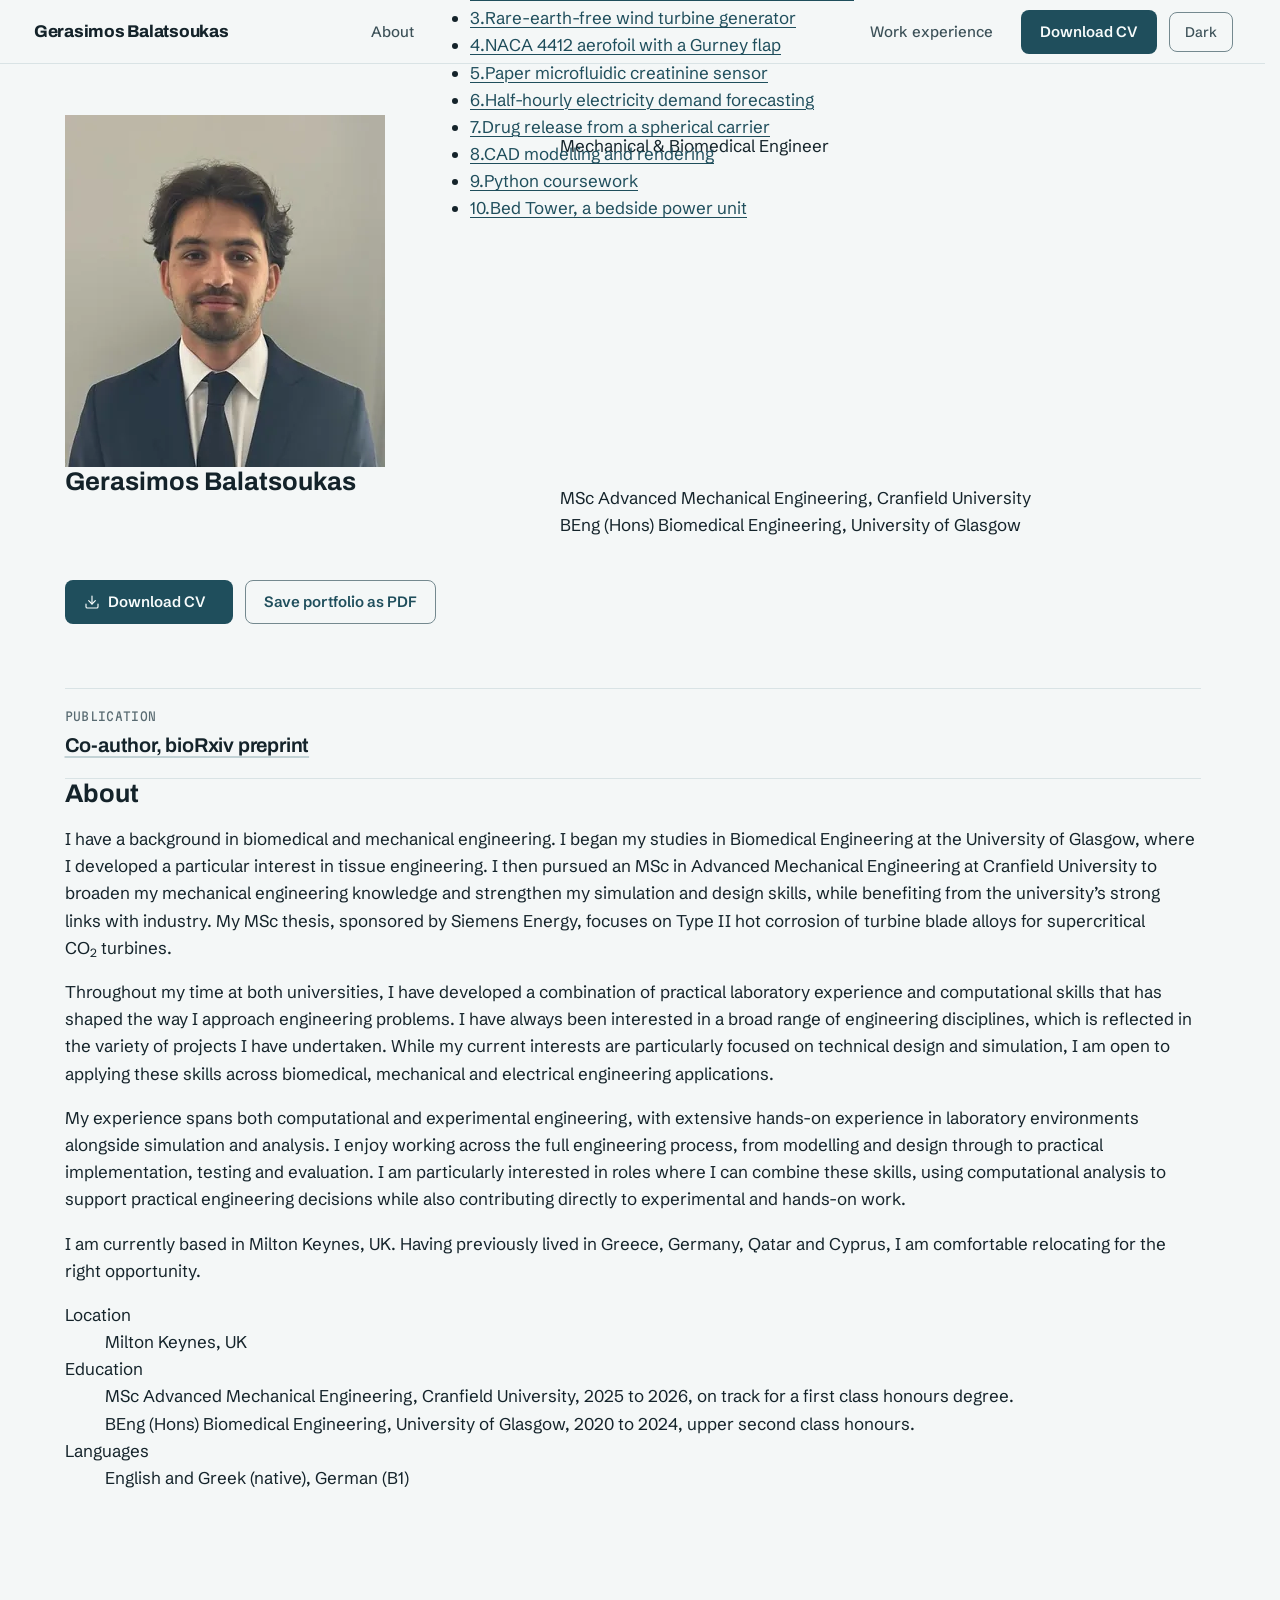
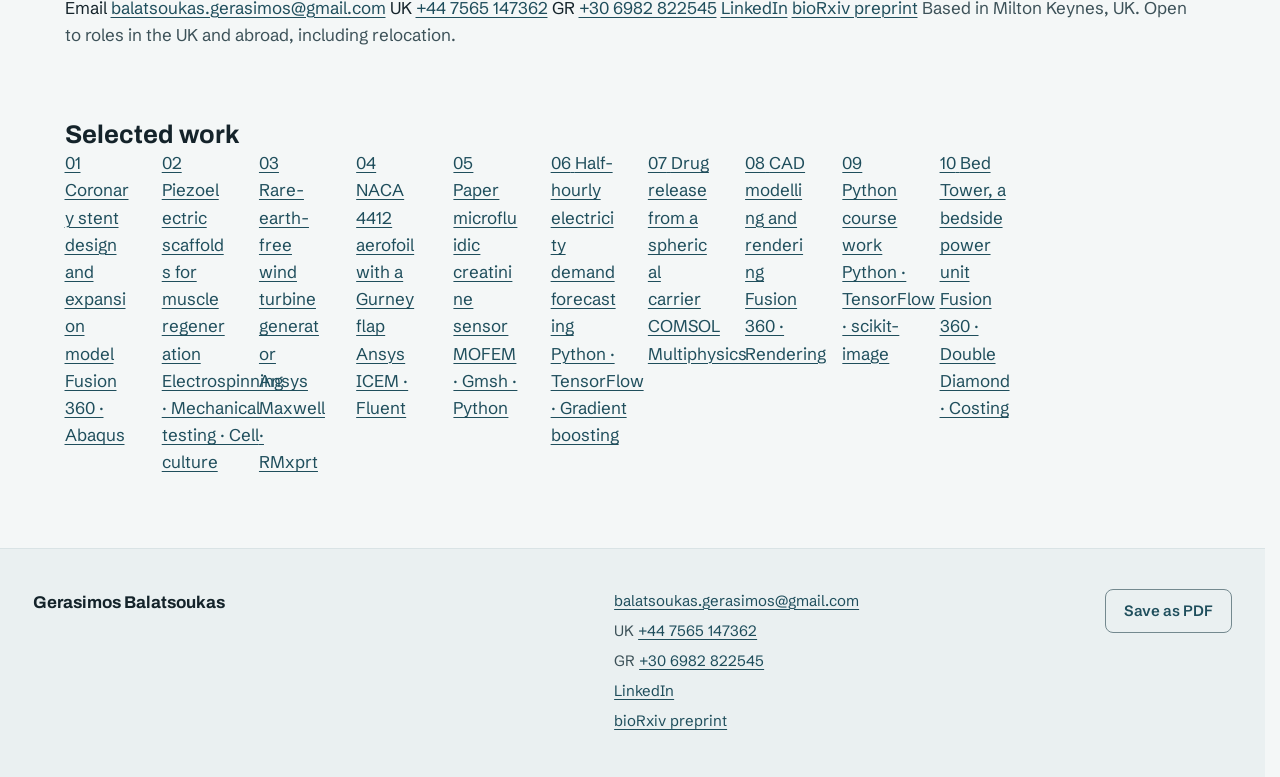
==== commit 8d916741: "Add files via upload" ====
--- a/index.html
+++ b/index.html
@@ -22,25 +22,43 @@
 
   HOW IT WORKS
   ----------------------------------------------------------------------------
-  - The page is split into views: the landing page, About, Experience and one
-    view per project. Only one view shows at a time. If JavaScript is off,
-    every view shows in one long scroll, so the page is never blank.
+  - The page is split into views: the landing page, Experience and one view
+    per project. Only one view shows at a time. If JavaScript is off, every
+    view shows in one long scroll, so the page is never blank. The about text
+    is a section of the landing page, not a view of its own.
   - Each figure is a thumbnail with its caption underneath. Selecting it opens
     a large version; the arrow keys move between figures. Clips are
     thumbnails too, and play when opened.
   - The browser back button works, and links such as  ...#stent  open that
     project directly.
 
+  WHERE THE WRITING IS
+  ----------------------------------------------------------------------------
+  Every block of text on the site has a comment above it that starts with
+  "TEXT:". Search this file for  TEXT:  to step through them one by one. The
+  comment says which page the block belongs to, what it is, and, where the
+  block contains numbers, a SOURCE note naming where those numbers came from,
+  so that you can check them. A results comment on the generator page, for
+  example, reads "TEXT: generator / key results", then how the markup works,
+  then "SOURCE: V2 (2 MW, 2.5 MW, 92.7 %, 100 degrees, 2.5 T)".
+
+  The order of the file is: the landing page (hero, the publication line,
+  about, contact, the ten work cards), then Experience, then one block per
+  project in the order the cards list them, then the footer.
+
   HOW TO EDIT
   ----------------------------------------------------------------------------
   - COLOURS AND FONTS: the variables in the ":root" block at the top of
     css/site.css. The dark-mode values sit just below it, twice (see the note
     there).
-  - TEXT: find the project by its banner (for example "PROJECT: RARE-EARTH-FREE
-    WIND TURBINE GENERATOR") and type over the words.
-  - KEY RESULTS: each project has a <ul class="results"> block. A number goes
-    in <b> with its label in <span>; a result without a number is a plain
-    <li class="results-plain">.
+  - WORDS: find the block by its "TEXT:" comment, or a project by its banner
+    (for example "PROJECT: RARE-EARTH-FREE WIND TURBINE GENERATOR"), and type
+    over the words.
+  - A WORK CARD on the landing page is a number, a title and a tools line. The
+    title should match the heading of the project page it opens.
+  - KEY RESULTS: only the Python page still has a <ul class="results"> block.
+    A number goes in <b> with its label in <span>; a result without a number
+    is a plain <li class="results-plain">.
   - ADD A FIGURE: make a WebP (README.md, "Adding a figure"), put it in
     images/, then copy an existing <figure> block and change data-src, src,
     srcset, width, height, alt and the caption. A picture more than twice as
@@ -150,9 +168,30 @@
   </button>
 
   <div class="nav-links" id="navLinks">
-    <a class="nav-link" href="#work" data-nav="work">Work</a>
-    <a class="nav-link" href="#about" data-nav="about">About</a>
-    <a class="nav-link" href="#experience" data-nav="experience">Experience</a>
+    <!-- About is a section of the landing page, so this link only scrolls -->
+    <a class="nav-link" href="#about">About</a>
+
+    <!-- Projects: a button that opens the list of every project. js/site.js
+         opens and closes it; with JavaScript off the list is always shown. -->
+    <div class="nav-menu" id="projectsMenu">
+      <button class="nav-link nav-menu-btn" type="button" id="projectsBtn"
+              aria-expanded="false" aria-controls="projectsList" data-nav="work">Projects<svg class="caret" viewBox="0 0 24 24" fill="none" stroke="currentColor" stroke-width="2" stroke-linecap="round" stroke-linejoin="round" aria-hidden="true"><polyline points="6 9 12 15 18 9"/></svg></button>
+      <ul class="menu-list" id="projectsList" aria-labelledby="projectsBtn">
+        <li><a class="menu-link menu-all" href="#work">All projects</a></li>
+        <li><a class="menu-link" href="#stent"><span class="menu-num" aria-hidden="true">1.</span>Coronary stent design and expansion model</a></li>
+        <li><a class="menu-link" href="#scaffolds"><span class="menu-num" aria-hidden="true">2.</span>Piezoelectric scaffolds for muscle regeneration</a></li>
+        <li><a class="menu-link" href="#generator"><span class="menu-num" aria-hidden="true">3.</span>Rare-earth-free wind turbine generator</a></li>
+        <li><a class="menu-link" href="#cfd"><span class="menu-num" aria-hidden="true">4.</span>NACA 4412 aerofoil with a Gurney flap</a></li>
+        <li><a class="menu-link" href="#biosensor"><span class="menu-num" aria-hidden="true">5.</span>Paper microfluidic creatinine sensor</a></li>
+        <li><a class="menu-link" href="#forecast"><span class="menu-num" aria-hidden="true">6.</span>Half-hourly electricity demand forecasting</a></li>
+        <li><a class="menu-link" href="#drug"><span class="menu-num" aria-hidden="true">7.</span>Drug release from a spherical carrier</a></li>
+        <li><a class="menu-link" href="#cad"><span class="menu-num" aria-hidden="true">8.</span>CAD modelling and rendering</a></li>
+        <li><a class="menu-link" href="#python"><span class="menu-num" aria-hidden="true">9.</span>Python coursework</a></li>
+        <li><a class="menu-link" href="#bedtower"><span class="menu-num" aria-hidden="true">10.</span>Bed Tower, a bedside power unit</a></li>
+      </ul>
+    </div>
+
+    <a class="nav-link" href="#experience" data-nav="experience">Work experience</a>
     <a class="btn btn-solid nav-cv no-print" href="Gerasimos_Balatsoukas_CV.pdf" target="_blank" rel="noopener">Download CV<span class="sr-only"> (PDF, opens in a new tab)</span></a>
     <!-- the label names the mode the button switches to; js/site.js keeps it current -->
     <button class="theme-toggle no-print" type="button" id="themeToggle" aria-label="Switch to dark mode">Dark</button>
@@ -169,253 +208,135 @@
 <!-- ============================================================ -->
 <section class="view active" id="home" aria-labelledby="homeTitle">
 
+  <!-- ~~~~~~~~~~~~~~~~~~~~~~~~ TEXT: hero ~~~~~~~~~~~~~~~~~~~~~~~~~~~~~~~~~
+       The photograph, the line above the name, the name itself and the two
+       degree lines. SOURCE: the CV. -->
   <header class="hero">
-    <p class="hero-name" translate="no">Gerasimos Balatsoukas</p>
-    <h1 class="hero-title" id="homeTitle">I design engineering components and prove them in simulation and in the lab.</h1>
-    <div class="hero-text">
-      <p class="hero-lede">MSc Advanced Mechanical Engineering, Cranfield. BEng Biomedical Engineering, Glasgow. Co-author of a piezoelectric scaffold preprint.</p>
-      <div class="actions">
-        <a class="btn btn-solid" href="#work">View projects</a>
-        <a class="btn btn-ghost no-print" href="Gerasimos_Balatsoukas_CV.pdf" target="_blank" rel="noopener">
-          <svg class="icon" viewBox="0 0 24 24" fill="none" stroke="currentColor" stroke-width="1.75" stroke-linecap="round" stroke-linejoin="round" aria-hidden="true"><path d="M21 15v4a2 2 0 0 1-2 2H5a2 2 0 0 1-2-2v-4"/><polyline points="7 10 12 15 17 10"/><line x1="12" y1="15" x2="12" y2="3"/></svg>
-          Download CV<span class="sr-only"> (PDF, opens in a new tab)</span>
-        </a>
-      </div>
-    </div>
-    <figure class="hero-media">
-      <div class="hero-frame">
-        <!-- Plays only when js/site.js allows it (no reduced motion, no data
-             saving). Without JavaScript the poster frame is shown. -->
-        <video class="hero-video" id="heroVideo" width="740" height="462"
-               muted loop playsinline preload="none"
-               poster="images/hero-stent-poster.webp"
-               aria-label="Animation of a coronary stent expanding under a balloon and springing back">
-          <source src="media/hero-stent.mp4" type="video/mp4">
-        </video>
-        <img class="print-only" src="images/hero-stent-poster.webp" width="740" height="462"
-             alt="A coronary stent after balloon expansion and springback, coloured by von Mises stress">
-      </div>
-      <figcaption>
-        <span>A coronary stent expanding under a balloon and springing back, coloured by von Mises stress in Abaqus.</span>
-        <button class="hero-toggle no-print" type="button" id="heroToggle" hidden>Pause</button>
-      </figcaption>
-    </figure>
+    <img class="portrait" src="images/headshot-320.webp" srcset="images/headshot-320.webp 320w" sizes="132px"
+         width="320" height="352" alt="Gerasimos Balatsoukas" fetchpriority="high" decoding="async">
+    <p class="eyebrow">Mechanical &amp; Biomedical Engineer</p>
+    <h1 id="homeTitle" translate="no">Gerasimos Balatsoukas</h1>
+    <p class="degrees">
+      MSc Advanced Mechanical Engineering, Cranfield University<br>
+      BEng (Hons) Biomedical Engineering, University of Glasgow
+    </p>
+    <div class="actions">
+      <a class="btn btn-solid no-print" href="Gerasimos_Balatsoukas_CV.pdf" target="_blank" rel="noopener">
+        <svg class="icon" viewBox="0 0 24 24" fill="none" stroke="currentColor" stroke-width="1.75" stroke-linecap="round" stroke-linejoin="round" aria-hidden="true"><path d="M21 15v4a2 2 0 0 1-2 2H5a2 2 0 0 1-2-2v-4"/><polyline points="7 10 12 15 17 10"/><line x1="12" y1="15" x2="12" y2="3"/></svg>
+        Download CV<span class="sr-only"> (PDF, opens in a new tab)</span>
+      </a>
+      <button class="btn btn-ghost no-print" type="button" data-print="1">Save portfolio as PDF</button>
+    </div>
   </header>
 
-  <section class="proof" aria-label="Key facts">
+  <!-- ~~~~~~~~~~~~~~~~~~~~~~~~ TEXT: publication line ~~~~~~~~~~~~~~~~~~~~~
+       One fact, under the hero. The mono word is the label.
+       SOURCE: the preprint author list. -->
+  <section class="proof" aria-label="Publication">
     <dl class="proof-list">
-      <div class="proof-item"><dt>Publication</dt><dd><a href="https://doi.org/10.1101/2025.06.19.660455" target="_blank" rel="noopener">Second author, bioRxiv preprint<span class="sr-only"> (opens in a new tab)</span></a></dd></div>
-      <div class="proof-item"><dt>Simulation</dt><dd>2.5&nbsp;MW generator validated in Maxwell</dd></div>
-      <div class="proof-item"><dt>Hardware</dt><dd>Wet tensile rig, designed and built</dd></div>
-      <div class="proof-item"><dt>Industry</dt><dd>PwC business consulting internship</dd></div>
+      <div class="proof-item"><dt>Publication</dt><dd><a href="https://doi.org/10.1101/2025.06.19.660455" target="_blank" rel="noopener">Co-author, bioRxiv preprint<span class="sr-only"> (opens in a new tab)</span></a></dd></div>
     </dl>
   </section>
 
+  <!-- ~~~~~~~~~~~~~~~~~~~~~~~~ TEXT: about ~~~~~~~~~~~~~~~~~~~~~~~~~~~~~~~~
+       Three paragraphs in your own voice, then the facts list beneath them.
+       This is the part a reader meets first, so it is worth the most time.
+       SOURCE: your own words, the CV for the education and language lines. -->
+  <section class="about" id="about" aria-labelledby="aboutTitle">
+    <h2 class="section-head" id="aboutTitle">About</h2>
+    <div class="about-body">
+        <p>I have a background in biomedical and mechanical engineering. I began my studies in Biomedical Engineering at the University of Glasgow, where I developed a particular interest in tissue engineering. I then pursued an MSc in Advanced Mechanical Engineering at Cranfield University to broaden my mechanical engineering knowledge and strengthen my simulation and design skills, while benefiting from the university’s strong links with industry. My MSc thesis, sponsored by Siemens Energy, focuses on Type II hot corrosion of turbine blade alloys for supercritical CO<sub>2</sub> turbines.</p>
+        <p>Throughout my time at both universities, I have developed a combination of practical laboratory experience and computational skills that has shaped the way I approach engineering problems. I have always been interested in a broad range of engineering disciplines, which is reflected in the variety of projects I have undertaken. While my current interests are particularly focused on technical design and simulation, I am open to applying these skills across biomedical, mechanical and electrical engineering applications.</p>
+        <p>My experience spans both computational and experimental engineering, with extensive hands-on experience in laboratory environments alongside simulation and analysis. I enjoy working across the full engineering process, from modelling and design through to practical implementation, testing and evaluation. I am particularly interested in roles where I can combine these skills, using computational analysis to support practical engineering decisions while also contributing directly to experimental and hands-on work.</p>
+        <p>I am currently based in Milton Keynes, UK. Having previously lived in Greece, Germany, Qatar and Cyprus, I am comfortable relocating for the right opportunity.</p>
+        </div>
+    <dl class="about-facts">
+        <div><dt>Location</dt><dd>Milton Keynes, UK</dd></div>
+        <div><dt>Education</dt><dd>MSc Advanced Mechanical Engineering, Cranfield University, 2025 to 2026, on track for a first class honours degree.<br>BEng (Hons) Biomedical Engineering, University of Glasgow, 2020 to 2024, upper second class honours.</dd></div>
+        <div><dt>Languages</dt><dd>English and Greek (native), German (B1)</dd></div>
+        </dl>
+  </section>
+
+  <!-- ~~~~~~~~~~~~~~~~~~~~~~~~ TEXT: contact row ~~~~~~~~~~~~~~~~~~~~~~~~~~
+       Also repeated in the footer at the bottom of this file. -->
+  <div class="contact" id="contact">
+    <span><span class="lbl">Email</span> <a href="mailto:balatsoukas.gerasimos@gmail.com">balatsoukas.gerasimos@gmail.com</a></span>
+    <span><span class="lbl">UK</span> <a href="tel:+447565147362">+44 7565 147362</a></span>
+    <span><span class="lbl">GR</span> <a href="tel:+306982822545">+30 6982 822545</a></span>
+    <span><a href="https://www.linkedin.com/in/gerasimos-balatsoukas-234525313" target="_blank" rel="noopener">LinkedIn<span class="sr-only"> (opens in a new tab)</span></a></span>
+    <span><a href="https://doi.org/10.1101/2025.06.19.660455" target="_blank" rel="noopener">bioRxiv preprint<span class="sr-only"> (opens in a new tab)</span></a></span>
+    <span class="contact-note">Based in Milton Keynes, UK. Open to roles in the UK and abroad, including relocation.</span>
+  </div>
+
+  <!-- ~~~~~~~~~~~~~~~~~~~~~~~~ TEXT: selected work ~~~~~~~~~~~~~~~~~~~~~~~~
+       Ten cards: number, project title, tools. The title here should match
+       the heading on the project page it opens. To reorder the list, move a
+       whole <a class="work-card"> block and renumber the "idx" spans. -->
   <section class="work" id="work" aria-labelledby="workTitle">
-    <h2 class="section-title" id="workTitle">Selected projects</h2>
-    <ul class="work-grid">
-      <li class="card card-wide">
-        <a class="card-link" href="#stent" aria-labelledby="card-stent-t" aria-describedby="card-stent-d">
-          <div class="card-media"><img src="images/card-stent.webp" srcset="images/card-stent-480.webp 480w, images/card-stent.webp 779w" sizes="(min-width: 1024px) 660px, (min-width: 760px) calc(100vw - 64px), calc(100vw - 32px)" width="779" height="487" alt="Von Mises stress contour on a coronary stent at 75 percent expansion" loading="lazy" decoding="async"></div>
-          <div class="card-body">
-            <h3 class="card-title" id="card-stent-t">Coronary stent design and expansion model</h3>
-            <p class="card-outcome" id="card-stent-d">From CAD to an expansion and recoil model, mesh-independent to within 5&nbsp;%</p>
-            <p class="card-tools"><span>Fusion 360</span><span>Abaqus</span></p>
-          </div>
-        </a>
-      </li>
-      <li class="card">
-        <a class="card-link" href="#scaffolds" aria-labelledby="card-scaffolds-t" aria-describedby="card-scaffolds-d">
-          <div class="card-media"><img src="images/card-scaffolds.webp" srcset="images/card-scaffolds-480.webp 480w, images/card-scaffolds-800.webp 800w, images/card-scaffolds.webp 1200w" sizes="(min-width: 1024px) 580px, (min-width: 760px) calc(50vw - 44px), calc(100vw - 32px)" width="1200" height="750" alt="A rolled fibre construct seen through a microscope eyepiece" loading="lazy" decoding="async"></div>
-          <div class="card-body">
-            <h3 class="card-title" id="card-scaffolds-t">Piezoelectric scaffolds for muscle regeneration</h3>
-            <p class="card-outcome" id="card-scaffolds-d">Myosin expression within 5&nbsp;days on a piezoelectric PHBV scaffold</p>
-            <p class="card-tools"><span>Electrospinning</span><span>Mechanical testing</span><span>Cell culture</span></p>
-          </div>
-        </a>
-      </li>
-      <li class="card">
-        <a class="card-link" href="#generator" aria-labelledby="card-generator-t" aria-describedby="card-generator-d">
-          <div class="card-media"><img src="images/card-generator.webp" srcset="images/card-generator-480.webp 480w, images/card-generator-800.webp 800w, images/card-generator.webp 932w" sizes="(min-width: 1024px) 580px, (min-width: 760px) calc(50vw - 44px), calc(100vw - 32px)" width="932" height="583" alt="Labelled cutaway of a direct-drive generator with a wound rotor" loading="lazy" decoding="async"></div>
-          <div class="card-body">
-            <h3 class="card-title" id="card-generator-t">Rare-earth-free wind turbine generator</h3>
-            <p class="card-outcome" id="card-generator-d">2.5&nbsp;MW peak and 92.7&nbsp;% electromagnetic efficiency without rare-earth magnets</p>
-            <p class="card-tools"><span>Ansys Maxwell</span><span>RMxprt</span></p>
-          </div>
-        </a>
-      </li>
-      <li class="card card-span-tablet">
-        <a class="card-link" href="#bedtower" aria-labelledby="card-bedtower-t" aria-describedby="card-bedtower-d">
-          <div class="card-media"><img src="images/card-bedtower.webp" srcset="images/card-bedtower-480.webp 480w, images/card-bedtower-800.webp 800w, images/card-bedtower.webp 1043w" sizes="(min-width: 1024px) 380px, (min-width: 760px) calc(100vw - 64px), calc(100vw - 32px)" width="1043" height="652" alt="Render of the bedside unit placed beside a king-size bed" loading="lazy" decoding="async"></div>
-          <div class="card-body">
-            <h3 class="card-title" id="card-bedtower-t">Bed Tower, a bedside power unit</h3>
-            <p class="card-outcome" id="card-bedtower-d">From brief to costed concept: three cardboard models and a US$9.22 electronics bill</p>
-            <p class="card-tools"><span>Fusion 360</span><span>Double Diamond</span><span>Costing</span></p>
-          </div>
-        </a>
-      </li>
-      <li class="card card-third">
-        <a class="card-link" href="#cfd" aria-labelledby="card-cfd-t" aria-describedby="card-cfd-d">
-          <div class="card-media"><img src="images/card-cfd.webp" srcset="images/card-cfd.webp 374w" sizes="(min-width: 1024px) 380px, (min-width: 760px) calc(50vw - 44px), calc(100vw - 32px)" width="374" height="231" alt="Velocity contour around the rear of an aerofoil, with the wake behind a Gurney flap" loading="lazy" decoding="async"></div>
-          <div class="card-body">
-            <h3 class="card-title" id="card-cfd-t">NACA 4412 aerofoil with a Gurney flap</h3>
-            <p class="card-outcome" id="card-cfd-d">A Gurney flap added up to 79&nbsp;% lift and up to 96&nbsp;% drag, with a GCI of 0.037&nbsp;%</p>
-            <p class="card-tools"><span>Ansys ICEM</span><span>Fluent</span></p>
-          </div>
-        </a>
-      </li>
-      <li class="card card-third">
-        <a class="card-link" href="#biosensor" aria-labelledby="card-biosensor-t" aria-describedby="card-biosensor-d">
-          <div class="card-media"><img src="images/card-biosensor.webp" srcset="images/card-biosensor.webp 407w" sizes="(min-width: 1024px) 380px, (min-width: 760px) calc(50vw - 44px), calc(100vw - 32px)" width="407" height="254" alt="Simulated fluid front in a four-chamber paper channel" loading="lazy" decoding="async"></div>
-          <div class="card-body">
-            <h3 class="card-title" id="card-biosensor-t">Paper microfluidic creatinine sensor</h3>
-            <p class="card-outcome" id="card-biosensor-d">Stain timing moved from 68&nbsp;s to about 152&nbsp;s over three simulated redesigns</p>
-            <p class="card-tools"><span>MOFEM</span><span>Gmsh</span><span>Python</span></p>
-          </div>
-        </a>
-      </li>
-      <li class="card">
-        <a class="card-link" href="#forecast" aria-labelledby="card-forecast-t" aria-describedby="card-forecast-d">
-          <div class="card-media"><img src="images/card-forecast.webp" srcset="images/card-forecast-480.webp 480w, images/card-forecast.webp 678w" sizes="(min-width: 1024px) 580px, (min-width: 760px) calc(50vw - 44px), calc(100vw - 32px)" width="678" height="424" alt="Heat map of forecast error by weekday and time of day" loading="lazy" decoding="async"></div>
-          <div class="card-body">
-            <h3 class="card-title" id="card-forecast-t">Half-hourly electricity demand forecasting</h3>
-            <p class="card-outcome" id="card-forecast-d">RMSE of 22.6 on a one-day backtest, 3.8&nbsp;% of mean demand</p>
-            <p class="card-tools"><span>Python</span><span>TensorFlow</span><span>Gradient boosting</span></p>
-          </div>
-        </a>
-      </li>
-      <li class="card">
-        <a class="card-link" href="#drug" aria-labelledby="card-drug-t" aria-describedby="card-drug-d">
-          <div class="card-media"><img src="images/card-drug.webp" srcset="images/card-drug-480.webp 480w, images/card-drug-800.webp 800w, images/card-drug.webp 930w" sizes="(min-width: 1024px) 580px, (min-width: 760px) calc(50vw - 44px), calc(100vw - 32px)" width="930" height="581" alt="Concentration field in a spherical drug carrier after one hour" loading="lazy" decoding="async"></div>
-          <div class="card-body">
-            <h3 class="card-title" id="card-drug-t">Drug release from a spherical carrier</h3>
-            <p class="card-outcome" id="card-drug-d">A false early release traced to mesh faceting and cut below 5&nbsp;%</p>
-            <p class="card-tools"><span>COMSOL Multiphysics</span></p>
-          </div>
-        </a>
-      </li>
-    </ul>
-  </section>
-
-  <section class="more" aria-labelledby="moreTitle">
-    <h2 class="section-title" id="moreTitle">Smaller projects and coursework</h2>
-    <ul class="more-list">
-      <li>
-        <a class="more-item" href="#cad">
-          <img src="images/thumb-bmx.webp" srcset="images/thumb-bmx.webp 192w" sizes="96px" width="96" height="96" alt="Rendered BMX bicycle" loading="lazy" decoding="async">
-          <div>
-            <h3 class="more-title">BMX bicycle assembly</h3>
-            <p class="more-line">A complete bicycle, from frame to drivetrain, modelled as one assembly and rendered.</p>
-            <p class="more-tools"><span>Fusion 360</span></p>
-          </div>
-        </a>
-      </li>
-      <li>
-        <a class="more-item" href="#cad">
-          <img src="images/thumb-prosthetic.webp" srcset="images/thumb-prosthetic.webp 192w" sizes="96px" width="96" height="96" alt="Rendered prosthetic leg with a blade foot" loading="lazy" decoding="async">
-          <div>
-            <h3 class="more-title">Prosthetic leg</h3>
-            <p class="more-line">A contoured socket and a sprint-blade foot, modelled and rendered as one product.</p>
-            <p class="more-tools"><span>Fusion 360</span></p>
-          </div>
-        </a>
-      </li>
-      <li>
-        <a class="more-item" href="#python">
-          <img src="images/thumb-cifar.webp" srcset="images/thumb-cifar.webp 192w" sizes="96px" width="96" height="96" alt="Training and validation accuracy curves" loading="lazy" decoding="async">
-          <div>
-            <h3 class="more-title">CIFAR-10 image classification</h3>
-            <p class="more-line">Three network types compared, with the convolutional model reaching about 77&nbsp;% validation accuracy.</p>
-            <p class="more-tools"><span>Python</span><span>TensorFlow</span></p>
-          </div>
-        </a>
-      </li>
-      <li>
-        <a class="more-item" href="#python">
-          <img src="images/thumb-segmentation.webp" srcset="images/thumb-segmentation.webp 192w" sizes="96px" width="96" height="96" alt="Colour channels and intensity histograms of a test image" loading="lazy" decoding="async">
-          <div>
-            <h3 class="more-title">Image segmentation and object counting</h3>
-            <p class="more-line">Thresholding, morphological clean-up and labelling to count objects and locate their centroids.</p>
-            <p class="more-tools"><span>scikit-image</span><span>SciPy</span></p>
-          </div>
-        </a>
-      </li>
-      <li>
-        <a class="more-item" href="#python">
-          <img src="images/thumb-filters.webp" srcset="images/thumb-filters.webp 192w" sizes="96px" width="96" height="96" alt="Frequency response of a low-pass filter" loading="lazy" decoding="async">
-          <div>
-            <h3 class="more-title">FIR and IIR filter design</h3>
-            <p class="more-line">Tones recovered from noise with the Fourier transform, then four filter designs compared.</p>
-            <p class="more-tools"><span>Python</span><span>SciPy</span></p>
-          </div>
-        </a>
-      </li>
-      <li>
-        <a class="more-item" href="#python">
-          <img src="images/thumb-health.webp" srcset="images/thumb-health.webp 192w" sizes="96px" width="96" height="96" alt="Line chart of public and private shares of UK health spending, 1997 to 2013" loading="lazy" decoding="async">
-          <div>
-            <h3 class="more-title">UK healthcare expenditure charts</h3>
-            <p class="more-line">Public and private health spending from 1997 to 2013, re-plotted as one consistent set.</p>
-            <p class="more-tools"><span>Python</span><span>Matplotlib</span></p>
-          </div>
-        </a>
-      </li>
-    </ul>
-  </section>
-
-  <section class="intro" aria-labelledby="introTitle">
-    <img class="intro-photo" src="images/headshot-320.webp" srcset="images/headshot-320.webp 320w" sizes="(min-width: 760px) 160px, 120px" width="160" height="176"
-         alt="Gerasimos Balatsoukas" loading="lazy" decoding="async">
-    <div class="intro-text">
-      <h2 class="section-title" id="introTitle">About</h2>
-      <p>My background combines biomedical and mechanical engineering. I studied biomedical engineering at the University of Glasgow, with a focus on tissue engineering. I then took an MSc in Advanced Mechanical Engineering at Cranfield University to strengthen my simulation work. I am drawn to projects that leave the screen and get built and tested, from electrospun scaffolds in a cell culture laboratory to cardboard models beside a real bed. I am based in Milton Keynes in the UK and am comfortable relocating if a role calls for it.</p>
-      <a class="text-link" href="#about">Read more<span class="sr-only"> about me</span></a>
-    </div>
-  </section>
-
-  <section class="contact" id="contact" aria-labelledby="contactTitle">
-    <h2 class="section-title" id="contactTitle">Contact</h2>
-    <dl class="contact-list">
-      <div><dt>Email</dt><dd><a href="mailto:balatsoukas.gerasimos@gmail.com">balatsoukas.gerasimos@gmail.com</a></dd></div>
-      <div><dt>UK</dt><dd><a href="tel:+447565147362">+44 7565 147362</a></dd></div>
-      <div><dt>GR</dt><dd><a href="tel:+306982822545">+30 6982 822545</a></dd></div>
-      <div><dt>LinkedIn</dt><dd><a href="https://www.linkedin.com/in/gerasimos-balatsoukas-234525313" target="_blank" rel="noopener">linkedin.com/in/gerasimos-balatsoukas-234525313<span class="sr-only"> (opens in a new tab)</span></a></dd></div>
-      <div><dt>Preprint</dt><dd><a href="https://doi.org/10.1101/2025.06.19.660455" target="_blank" rel="noopener">bioRxiv, doi 10.1101/2025.06.19.660455<span class="sr-only"> (opens in a new tab)</span></a></dd></div>
-    </dl>
-    <p class="contact-note">Based in Milton Keynes, UK. Open to roles in the UK and abroad, including relocation.</p>
+    <h2 class="section-head" id="workTitle">Selected work</h2>
+    <div class="work-grid">
+      <a class="work-card" href="#stent">
+        <span class="idx" aria-hidden="true">01</span>
+        <span class="ttl">Coronary stent design and expansion model</span>
+        <span class="meta">Fusion 360 · Abaqus</span>
+      </a>
+      <a class="work-card" href="#scaffolds">
+        <span class="idx" aria-hidden="true">02</span>
+        <span class="ttl">Piezoelectric scaffolds for muscle regeneration</span>
+        <span class="meta">Electrospinning · Mechanical testing · Cell culture</span>
+      </a>
+      <a class="work-card" href="#generator">
+        <span class="idx" aria-hidden="true">03</span>
+        <span class="ttl">Rare-earth-free wind turbine generator</span>
+        <span class="meta">Ansys Maxwell · RMxprt</span>
+      </a>
+      <a class="work-card" href="#cfd">
+        <span class="idx" aria-hidden="true">04</span>
+        <span class="ttl">NACA 4412 aerofoil with a Gurney flap</span>
+        <span class="meta">Ansys ICEM · Fluent</span>
+      </a>
+      <a class="work-card" href="#biosensor">
+        <span class="idx" aria-hidden="true">05</span>
+        <span class="ttl">Paper microfluidic creatinine sensor</span>
+        <span class="meta">MOFEM · Gmsh · Python</span>
+      </a>
+      <a class="work-card" href="#forecast">
+        <span class="idx" aria-hidden="true">06</span>
+        <span class="ttl">Half-hourly electricity demand forecasting</span>
+        <span class="meta">Python · TensorFlow · Gradient boosting</span>
+      </a>
+      <a class="work-card" href="#drug">
+        <span class="idx" aria-hidden="true">07</span>
+        <span class="ttl">Drug release from a spherical carrier</span>
+        <span class="meta">COMSOL Multiphysics</span>
+      </a>
+      <a class="work-card" href="#cad">
+        <span class="idx" aria-hidden="true">08</span>
+        <span class="ttl">CAD modelling and rendering</span>
+        <span class="meta">Fusion 360 · Rendering</span>
+      </a>
+      <a class="work-card" href="#python">
+        <span class="idx" aria-hidden="true">09</span>
+        <span class="ttl">Python coursework</span>
+        <span class="meta">Python · TensorFlow · scikit-image</span>
+      </a>
+      <a class="work-card" href="#bedtower">
+        <span class="idx" aria-hidden="true">10</span>
+        <span class="ttl">Bed Tower, a bedside power unit</span>
+        <span class="meta">Fusion 360 · Double Diamond · Costing</span>
+      </a>
+        </div>
   </section>
 </section>
 
 <!-- ============================================================ -->
-<!-- ABOUT                                                        -->
-<!-- ============================================================ -->
-<section class="view" id="about" aria-labelledby="aboutTitle">
-  <h2 class="page-title" id="aboutTitle">About</h2>
-  <div class="page-layout">
-    <div class="page-main">
-      <p>My background combines biomedical and mechanical engineering. I studied biomedical engineering at the University of Glasgow, with a focus on tissue engineering. I then chose an MSc in Advanced Mechanical Engineering at Cranfield University, to strengthen my simulation work at a university known for its rigour and its links to industry. My MSc thesis, sponsored by Siemens Energy, is on Type II hot corrosion of turbine blade alloys for supercritical CO<sub>2</sub> turbines, and it is now being graded.</p>
-      <p>Across these projects I have used a wide range of simulation software and spent many hours in the laboratory. The laboratory is where I found how much I enjoy the point at which a design leaves the screen and is built and tested. I am drawn to work that makes a measurable difference to people, in medical devices and in energy systems alike. I also do not accept a clean-looking result until I understand where its error comes from.</p>
-      <p>I am based in Milton Keynes in the UK. Having lived in Greece, Germany, Qatar and Cyprus, I am comfortable relocating if a role calls for it.</p>
-    </div>
-    <aside class="page-side" aria-label="Facts">
-      <img class="about-photo" src="images/headshot-320.webp" srcset="images/headshot-320.webp 320w" sizes="(min-width: 1024px) 240px, 200px" width="320" height="352"
-           alt="Gerasimos Balatsoukas" loading="lazy" decoding="async">
-      <dl class="facts">
-        <div><dt>Location</dt><dd>Milton Keynes, UK</dd></div>
-        <div><dt>Mobility</dt><dd>Lived in Greece, Germany, Qatar and Cyprus; open to relocation</dd></div>
-        <div><dt>Education</dt><dd>MSc Advanced Mechanical Engineering, Cranfield University, 2025 to 2026, with the thesis awaiting grading and a current average of about 73&nbsp;%.<br>BEng (Hons) Biomedical Engineering, University of Glasgow, 2020 to 2024, upper second class.</dd></div>
-        <div><dt>Languages</dt><dd>English and Greek (native), German (B1)</dd></div>
-        <div><dt>Interests</dt><dd>Kickboxing and freestyle wrestling for seven years, and motorcycle restoration</dd></div>
-      </dl>
-    </aside>
-  </div>
-</section>
-
-<!-- ============================================================ -->
 <!-- EXPERIENCE AND SKILLS                                        -->
 <!-- ============================================================ -->
 <section class="view" id="experience" aria-labelledby="experienceTitle">
   <h2 class="page-title" id="experienceTitle">Experience</h2>
+  <!-- TEXT: experience / the four jobs. Each entry is a role line, a place and
+       date line, and two or three bullets. Keep the bullets to what you did
+       and what came of it. SOURCE: the CV. -->
   <ol class="timeline">
     <li class="tl-item">
       <h3 class="tl-role">Business consulting intern, PwC</h3>
@@ -455,6 +376,8 @@
     </li>
   </ol>
 
+  <!-- TEXT: experience / skills. Four groups; add or remove <li> items freely,
+       but keep every tool one you have actually used. SOURCE: the CV. -->
   <h2 class="page-title page-title-sub" id="skillsTitle">Skills</h2>
   <p class="skills-caption">Tools and methods I have used in the projects on this site and in my degrees.</p>
   <div class="skills">
@@ -485,25 +408,22 @@
 
   <div class="proj-layout">
     <div class="proj-rail">
+      <!-- TEXT: stent / title and summary line. The title also appears on the card on the landing page. -->
       <header class="proj-head">
         <h2 class="proj-title" id="stentTitle">Coronary stent design and expansion model</h2>
         <p class="proj-summary">I designed a coronary stent in CAD and modelled its balloon expansion and recoil in Abaqus, so that a geometry can be judged before it is made.</p>
       </header>
       <div class="proj-facts">
+      <!-- TEXT: stent / the facts list: year and tools SOURCE: V2 for every number (5 %, 75 %, 250,000 nodes); OWNER for the context line. -->
         <dl class="meta">
-          <div><dt>Role</dt><dd>Design and analysis, solo</dd></div>
-          <div><dt>Context</dt><dd>Personal project, undertaken to learn Abaqus</dd></div>
           <div><dt>Year</dt><dd>2025</dd></div>
           <div><dt>Tools</dt><dd>Fusion 360, Abaqus, nonlinear plasticity</dd></div>
         </dl>
-        <ul class="results">
-          <li><b>&lt; 5&nbsp;%</b><span>mesh-independence error, so the stresses follow the physics rather than the mesh</span></li>
-          <li class="results-plain">Recoil after balloon removal measured in a separate springback step.</li>
-        </ul>
       </div>
     </div>
 
     <div class="proj-body">
+      <!-- TEXT: stent / caption of figure 1, the lead figure -->
         <figure class="fig lead" data-type="image" data-src="images/stent-vonmises.webp">
           <button class="fig-thumb" type="button">
             <span class="sr-only">Enlarge figure 1: </span>
@@ -512,22 +432,27 @@
           <figcaption><b>Figure 1.</b> Von Mises stress across the stent at 75&nbsp;% radial expansion, the state used as the reference for the analysis.</figcaption>
         </figure>
       <div class="proj-more">
+      <!-- TEXT: stent / the paragraph under "The problem" -->
           <section class="narr" aria-labelledby="stent-problem">
             <h3 id="stent-problem">The problem</h3>
-            <p>I set this project myself in 2025, to learn Abaqus on a real design question. The geometry of a coronary stent is the main factor in how it performs once deployed. Predicting that behaviour early therefore decides whether a design is worth making. I wanted a model that reproduces implantation, when a balloon expands the stent inside an artery, and that reports both the stress during expansion and the recoil afterwards.</p>
-          </section>
+            <p>I set this project myself in 2025 to learn Abaqus through a real engineering design problem. The geometry of a coronary stent plays an important role in how it behaves once deployed, so being able to predict its mechanical response early in the design process can help determine whether a design is worth developing further. I wanted to build a model that could reproduce the implantation process, where a balloon expands the stent inside an artery, and assess both the stresses during expansion and the subsequent elastic recoil.</p>
+          </section>
+      <!-- TEXT: stent / the paragraph under "What I did" -->
           <section class="narr" aria-labelledby="stent-work">
             <h3 id="stent-work">What I did</h3>
-            <p>I built the stent as a parametric model in Fusion 360 and imported it into Abaqus for a nonlinear analysis with plasticity. The material was cobalt-chromium, chosen for its durability, biocompatibility and radiopacity. I assumed frictionless contact at the balloon interface to keep the run tractable. Expansion was solved in stages, with 75&nbsp;% radial expansion as the reference state, and a second step removed the load to capture elastic springback. I refined the mesh to balance accuracy against run time, within the 250,000-node limit of the student licence.</p>
-          </section>
+            <p>I created a parametric stent model in Fusion 360 and imported it into Abaqus for a nonlinear analysis including plasticity. I selected cobalt-chromium as the stent material due to its durability, biocompatibility and radiopacity. To keep the analysis computationally manageable, I assumed frictionless contact between the stent and balloon. The expansion was modelled in stages, with 75&nbsp;% radial expansion used as the reference state, followed by removal of the applied load to capture elastic springback. I also carried out mesh refinement to balance solution accuracy with computational cost while remaining within the 250,000-node limit of the student licence.</p>
+          </section>
+      <!-- TEXT: stent / the paragraph under "Results" -->
           <section class="narr" aria-labelledby="stent-outcome">
-            <h3 id="stent-outcome">What came out of it</h3>
-            <p>The solution was mesh-independent to within 5&nbsp;%, which gives confidence that the stresses reflect the physics rather than the mesh. The von Mises results showed the stent deforming almost entirely plastically during expansion. The springback step then measured how much of that deformation recovers once the balloon is withdrawn. Together, these describe the stent in service, and they show that the model can screen geometries before manufacture, where most of the cost and risk sit.</p>
-          </section>
+            <h3 id="stent-outcome">Results</h3>
+            <p>The results were mesh-independent to within 5&nbsp;%, providing confidence that the predicted stresses were representative of the model rather than being strongly dependent on mesh density. The von Mises stress distribution showed that the stent underwent predominantly plastic deformation during expansion. The subsequent springback analysis quantified how much of this deformation was recovered once the balloon was withdrawn. Together, these results provide a useful picture of the stent’s mechanical response during and after deployment, demonstrating how simulation can be used to assess different geometries before committing to manufacture.</p>
+          </section>
+      <!-- TEXT: stent / the paragraph under "Limitations and next steps" -->
           <section class="narr narr-limits" aria-labelledby="stent-limits">
-            <h3 id="stent-limits">Limitations and what I would do next</h3>
-            <p>The balloon contact was frictionless and the model has no artery wall, so it describes free expansion rather than deployment in a vessel. The student licence also capped the mesh at 250,000 nodes. Next, I would add an artery model and contact friction, and then compare two or three strut geometries under identical mesh settings.</p>
-          </section>
+            <h3 id="stent-limits">Limitations and next steps</h3>
+            <p>The current model assumes frictionless balloon contact and does not include the surrounding artery, so it represents free expansion rather than deployment within a vessel. The student licence also limited the available mesh size to 250,000 nodes. As a next step, I would introduce an artery model with contact friction and compare several strut geometries under consistent meshing and loading conditions.</p>
+          </section>
+      <!-- TEXT: stent / gallery captions (figure 2 onwards) -->
           <div class="figs">
           <figure class="fig" data-type="image" data-src="images/stent-geometry.webp">
             <button class="fig-thumb" type="button">
@@ -570,27 +495,23 @@
 
   <div class="proj-layout">
     <div class="proj-rail">
+      <!-- TEXT: scaffolds / title and summary line. The title also appears on the card on the landing page. -->
       <header class="proj-head">
         <h2 class="proj-title" id="scaffoldsTitle">Piezoelectric scaffolds for muscle regeneration</h2>
         <p class="proj-summary">I fabricated aligned piezoelectric fibre scaffolds, built a rig to test them wet, and showed early signs of muscle cells differentiating on them.</p>
       </header>
       <div class="proj-facts">
+      <!-- TEXT: scaffolds / the facts list: year and tools SOURCE: V2 (20 %, 5 days, rig); CV (polarity treatment, laminin); PREPRINT (title, 12 authors, "preliminary"). -->
         <dl class="meta">
-          <div><dt>Role</dt><dd>Team project. My part covered fabrication, mechanical testing including the wet rig, biocompatibility and differentiation assays.</dd></div>
-          <div><dt>Context</dt><dd>BEng thesis, Advanced Research Centre, University of Glasgow</dd></div>
           <div><dt>Year</dt><dd>2023 to 2024</dd></div>
+          <div><dt>Tools</dt><dd>Electrospinning, mechanical testing, cell culture, SEM, confocal microscopy, 3D printing, O<sub>2</sub> plasma treatment, ImageJ, Python</dd></div>
           <div><dt>Publication</dt><dd><a href="https://doi.org/10.1101/2025.06.19.660455" target="_blank" rel="noopener">Preprint on bioRxiv<span class="sr-only"> (opens in a new tab)</span></a>, in the final stage of review at Small</dd></div>
-          <div><dt>Tools</dt><dd>Electrospinning, mechanical testing, cell culture, SEM, confocal microscopy, 3D printing, O<sub>2</sub> plasma treatment, ImageJ, Python</dd></div>
         </dl>
-        <ul class="results">
-          <li><b>5&nbsp;days</b><span>to clear myosin expression, an early sign that the cells were differentiating into muscle</span></li>
-          <li><b>2nd of 12</b><span>authors on the bioRxiv preprint</span></li>
-          <li class="results-plain">A tensile rig designed and built to test fibres submerged, which the group could not do before.</li>
-        </ul>
       </div>
     </div>
 
     <div class="proj-body">
+      <!-- TEXT: scaffolds / caption of figure 1, the lead figure -->
         <figure class="fig lead" data-type="image" data-src="images/scaffold-fibres.webp">
           <button class="fig-thumb" type="button">
             <span class="sr-only">Enlarge figure 1: </span>
@@ -599,22 +520,27 @@
           <figcaption><b>Figure 1.</b> The electrospinning set-up and a rolled fibre construct, in which aligned PHBV fibres are gathered into a bundle that follows the parallel architecture of skeletal muscle.</figcaption>
         </figure>
       <div class="proj-more">
+      <!-- TEXT: scaffolds / the paragraph under "The problem" -->
           <section class="narr" aria-labelledby="scaffolds-problem">
             <h3 id="scaffolds-problem">The problem</h3>
-            <p>Patients who lose more than 20&nbsp;% of a muscle’s volume cannot regrow it on their own. This project explores a biodegradable scaffold, implanted at the injury, that guides regrowing muscle back to its original geometry and mechanical behaviour. The scaffold is made from PHBV, a polymer that produces a small electrical charge when it is deformed. That charge recreates the electromechanical environment in which muscle cells normally grow.</p>
-          </section>
+            <p>When more than 20&nbsp;% of a muscle’s volume is lost, the body cannot fully regenerate the original tissue on its own. This project investigated a biodegradable scaffold designed to be implanted at the site of injury and guide regenerating muscle towards its original structure and mechanical function. The scaffold is made from PHBV, a piezoelectric polymer that generates a small electrical charge when mechanically deformed. This electromechanical response is intended to provide an environment that more closely resembles the mechanical and electrical cues experienced by muscle cells during normal growth.</p>
+          </section>
+      <!-- TEXT: scaffolds / the paragraph under "What I did" -->
           <section class="narr" aria-labelledby="scaffolds-work">
             <h3 id="scaffolds-work">What I did</h3>
-            <p>My work covered the whole validation. I produced the fibres by electrospinning, then designed a rolling protocol that gathers them into the aligned, bundled architecture of real muscle. I measured their mechanical properties dry and wet. There was no way to test fibres submerged, so I designed and built the rig. I treated the fibres to change their surface polarity, which improves laminin absorption and cell adherence. Finally, I ran the biocompatibility work and stained for myosin, the protein that marks muscle differentiation.</p>
-          </section>
+            <p>My work covered the experimental development and validation of the scaffold. I produced the fibres using electrospinning and developed a rolling process to assemble them into an aligned, bundled architecture designed to mimic the structure of native muscle. I characterised the mechanical properties of the scaffold under both dry and wet conditions. Since the fibres could not be tested while submerged using the available equipment, I designed and built a dedicated testing rig to enable mechanical characterisation in a wet environment. I also modified the fibre surface to alter its polarity and improve laminin adsorption and cell attachment. Finally, I carried out the biocompatibility experiments and assessed muscle differentiation through myosin staining.</p>
+          </section>
+      <!-- TEXT: scaffolds / the paragraph under "Results" -->
           <section class="narr" aria-labelledby="scaffolds-outcome">
-            <h3 id="scaffolds-outcome">What came out of it</h3>
-            <p>Clear myosin expression appeared within 5&nbsp;days, which suggests that the cells were differentiating into muscle on the scaffold rather than only surviving on it. That result depended on the wet rig, since dry data alone would not describe the scaffold once implanted. The findings form part of the preprint “Three-Dimensional Piezoelectric Fibrous Constructs for Muscle Regeneration”, on which I am the second of twelve authors.</p>
-          </section>
+            <h3 id="scaffolds-outcome">Results</h3>
+            <p>Myosin expression was clearly observed within 5&nbsp;days, providing an early indication of muscle differentiation on the scaffold rather than simple cell survival. The wet mechanical testing was particularly important because the scaffold’s behaviour in dry conditions would not fully represent its mechanical response in an implanted environment. The work contributed to the preprint Three-Dimensional Piezoelectric Fibrous Constructs for Muscle Regeneration, on which I am a co-author.</p>
+          </section>
+      <!-- TEXT: scaffolds / the paragraph under "Limitations and next steps" -->
           <section class="narr narr-limits" aria-labelledby="scaffolds-limits">
-            <h3 id="scaffolds-limits">Limitations and what I would do next</h3>
-            <p>The differentiation results are preliminary, as the preprint itself states. They come from in vitro culture of a mouse cell line, C2C12, over a short period. The work did not reach implantation, so questions such as how the scaffold degrades under cyclic load in the body remain open. The investigation has since been taken further by master’s and PhD students.</p>
-          </section>
+            <h3 id="scaffolds-limits">Limitations and next steps</h3>
+            <p>The differentiation results remain preliminary, as noted in the preprint. The experiments were conducted in vitro using the C2C12 mouse muscle cell line over a relatively short period, so they do not establish how the scaffold would perform in a living system. The project did not progress to implantation, leaving questions around long-term degradation, tissue integration and mechanical performance under cyclic loading in vivo. The research has since been developed further by subsequent MSc and PhD students.</p>
+          </section>
+      <!-- TEXT: scaffolds / gallery captions (figure 2 onwards) -->
           <div class="figs">
           <figure class="fig" data-type="image" data-src="images/scaffold-fibre-micro.webp">
             <button class="fig-thumb" type="button">
@@ -673,26 +599,22 @@
 
   <div class="proj-layout">
     <div class="proj-rail">
+      <!-- TEXT: generator / title and summary line. The title also appears on the card on the landing page. -->
       <header class="proj-head">
         <h2 class="proj-title" id="generatorTitle">Rare-earth-free wind turbine generator</h2>
         <p class="proj-summary">I validated in Ansys Maxwell a 2&nbsp;MW direct-drive generator, re-designed without rare-earth magnets, and showed that it reaches its rating.</p>
       </header>
       <div class="proj-facts">
+      <!-- TEXT: generator / the facts list: year and tools SOURCE: V2 for every number (2 MW, 2.5 MW, 92.7 %, 100°, 2.5 T). -->
         <dl class="meta">
-          <div><dt>Role</dt><dd>All Maxwell and RMxprt simulation, and part of the analytical re-design, in a team of four</dd></div>
-          <div><dt>Context</dt><dd>Group project, MSc Advanced Mechanical Engineering, Cranfield University</dd></div>
           <div><dt>Year</dt><dd>2025 to 2026</dd></div>
           <div><dt>Tools</dt><dd>Ansys Maxwell, RMxprt, magnetic equivalent circuit</dd></div>
         </dl>
-        <ul class="results">
-          <li><b>2.5&nbsp;MW</b><span>peak output, above the 2&nbsp;MW rating, without rare-earth magnets</span></li>
-          <li><b>92.7&nbsp;%</b><span>electromagnetic efficiency across a wide range of operating angles</span></li>
-          <li class="results-plain">Back-EMF and torque agree with the analytical model.</li>
-        </ul>
       </div>
     </div>
 
     <div class="proj-body">
+      <!-- TEXT: generator / caption of figure 1, the lead figure -->
         <figure class="fig lead fig-video" data-type="video" data-src="media/maxwell-flux-density.mp4">
           <button class="fig-thumb" type="button">
             <span class="sr-only">Play figure 1: </span>
@@ -702,22 +624,27 @@
           <figcaption><b>Figure 1.</b> Flux density as the rotor turns, peaking at about 2.5&nbsp;T in the stator teeth.</figcaption>
         </figure>
       <div class="proj-more">
+      <!-- TEXT: generator / the paragraph under "The problem" -->
           <section class="narr" aria-labelledby="generator-problem">
             <h3 id="generator-problem">The problem</h3>
-            <p>The wider project asked whether resonant wireless power transfer could supply the rotor excitation of a direct-drive wind turbine generator. That would let the machine drop its rare-earth permanent magnets, together with the slip rings that wear out. My part was the generator. I had to show that a 2&nbsp;MW machine, re-designed with wound rotor excitation in place of the magnets, reaches its rated performance, because the feasibility case fails otherwise.</p>
-          </section>
+            <p>The wider project investigated whether resonant wireless power transfer could be used to supply the rotor excitation of a direct-drive wind turbine generator. This would allow the machine to replace its rare-earth permanent magnets with a wound rotor, while also removing the need for mechanical slip rings, which are subject to wear. My focus was the generator itself. I needed to determine whether a 2&nbsp;MW machine redesigned with electrically excited rotor windings could achieve its rated performance and provide the basis for the wider wireless power transfer concept.</p>
+          </section>
+      <!-- TEXT: generator / the paragraph under "What I did" -->
           <section class="narr" aria-labelledby="generator-work">
             <h3 id="generator-work">What I did</h3>
-            <p>I contributed to the analytical re-design, sizing the machine with a magnetic equivalent circuit and reluctance network so that the wound rotor reproduced the field of the permanent-magnet design. I then built and ran all of the electromagnetic finite-element work in Ansys. RMxprt gave the initial geometry and performance sweep, and a 2D transient Maxwell model gave the detailed field solution. The transient model captured saturation in the stator teeth, flux leakage and the start-up of the phase currents, which the analytical work could not.</p>
-          </section>
+            <p>I contributed to the analytical redesign of the generator, sizing the machine using a magnetic equivalent circuit and reluctance network to reproduce the magnetic field of the original permanent-magnet design. I then developed and ran the electromagnetic finite-element simulations in Ansys. RMxprt was used to establish the initial geometry and perform a preliminary performance sweep, followed by a 2D transient Maxwell model for a more detailed analysis of the electromagnetic behaviour. The transient model captured effects including magnetic saturation in the stator teeth, flux leakage and the transient development of the phase currents that could not be fully represented by the analytical model.</p>
+          </section>
+      <!-- TEXT: generator / the paragraph under "Results" -->
           <section class="narr" aria-labelledby="generator-outcome">
-            <h3 id="generator-outcome">What came out of it</h3>
-            <p>The machine reached a peak output of 2.5&nbsp;MW near a torque angle of 100°, and held an electromagnetic efficiency of 92.7&nbsp;% across a wide range of operating angles. Its three-phase back-EMF and electromagnetic torque agreed with the analytical predictions. Hence the electrically excited machine can reach its 2&nbsp;MW rating at an efficiency competitive with the permanent-magnet design it replaces. The rest of the feasibility study depended on that result.</p>
-          </section>
+            <h3 id="generator-outcome">Results</h3>
+            <p>The simulated machine reached a peak output of 2.5&nbsp;MW at a torque angle of approximately 100°, while maintaining an electromagnetic efficiency of 92.7&nbsp;% across a broad range of operating angles. The predicted three-phase back-EMF and electromagnetic torque showed good agreement with the analytical model. These results demonstrate that the electrically excited design can achieve the required 2&nbsp;MW rating while maintaining an efficiency comparable to the original permanent-magnet concept. This provided the generator-level validation required for the wider feasibility study.</p>
+          </section>
+      <!-- TEXT: generator / the paragraph under "Limitations and next steps" -->
           <section class="narr narr-limits" aria-labelledby="generator-limits">
-            <h3 id="generator-limits">Limitations and what I would do next</h3>
-            <p>The field solution was two-dimensional, so end-winding and axial effects were not modelled, and the results are from simulation alone. The efficiency is electromagnetic only, so mechanical and converter losses sit outside it. Next, I would run a 3D or coupled thermal check on the stator teeth, where the flux density peaks at about 2.5&nbsp;T.</p>
-          </section>
+            <h3 id="generator-limits">Limitations and next steps</h3>
+            <p>The electromagnetic analysis was two-dimensional, so end-winding and other axial effects were not captured. The results are also based entirely on simulation, and the reported efficiency accounts only for electromagnetic losses rather than mechanical or converter losses. As a next step, I would extend the analysis to a 3D electromagnetic model and carry out a coupled thermal analysis of the stator, particularly around the teeth where the flux density reaches approximately 2.5&nbsp;T.</p>
+          </section>
+      <!-- TEXT: generator / gallery captions (figure 2 onwards) -->
           <div class="figs">
           <figure class="fig fig-video" data-type="video" data-src="media/maxwell-vector-potential.mp4">
             <button class="fig-thumb" type="button">
@@ -752,94 +679,6 @@
           <p class="figs-note">Select a figure to enlarge it. Clips play when opened.</p>
         <nav class="proj-pager" aria-label="More projects">
           <a class="pager-link pager-prev" href="#scaffolds"><span class="pager-label"><svg viewBox="0 0 24 24" fill="none" stroke="currentColor" stroke-width="1.75" stroke-linecap="round" stroke-linejoin="round" aria-hidden="true"><line x1="19" y1="12" x2="5" y2="12"/><polyline points="12 19 5 12 12 5"/></svg>Previous project</span><span class="pager-title">Piezoelectric scaffolds for muscle regeneration</span></a>
-          <a class="pager-link pager-next" href="#bedtower"><span class="pager-label">Next project<svg viewBox="0 0 24 24" fill="none" stroke="currentColor" stroke-width="1.75" stroke-linecap="round" stroke-linejoin="round" aria-hidden="true"><line x1="5" y1="12" x2="19" y2="12"/><polyline points="12 5 19 12 12 19"/></svg></span><span class="pager-title">Bed Tower, a bedside power unit</span></a>
-          <a class="pager-all" href="#work">All projects</a>
-        </nav>
-      </div>
-    </div>
-  </div>
-</section>
-
-<!-- ============================================================ -->
-<!-- PROJECT: BED TOWER, A BEDSIDE POWER UNIT                     -->
-<!-- ============================================================ -->
-<section class="view" id="bedtower" aria-labelledby="bedtowerTitle">
-  <a class="proj-back" href="#work"><svg viewBox="0 0 24 24" fill="none" stroke="currentColor" stroke-width="1.75" stroke-linecap="round" stroke-linejoin="round" aria-hidden="true"><line x1="19" y1="12" x2="5" y2="12"/><polyline points="12 19 5 12 12 5"/></svg>All projects</a>
-
-  <div class="proj-layout">
-    <div class="proj-rail">
-      <header class="proj-head">
-        <h2 class="proj-title" id="bedtowerTitle">Bed Tower, a bedside power unit</h2>
-        <p class="proj-summary">In a team of four, we took a household automation brief to a costed bedside unit; my part was the CAD rendering, the animation and the cost evaluation.</p>
-      </header>
-      <div class="proj-facts">
-        <dl class="meta">
-          <div><dt>Role</dt><dd>CAD rendering and animation, cost evaluation, in a team of four</dd></div>
-          <div><dt>Context</dt><dd>Component Design module, MSc Advanced Mechanical Engineering, Cranfield University</dd></div>
-          <div><dt>Year</dt><dd>2026</dd></div>
-          <div><dt>Tools</dt><dd>Fusion 360, Double Diamond, cardboard prototyping, cost estimation</dd></div>
-        </dl>
-        <ul class="results">
-          <li><b>3</b><span>cardboard models, built to settle the layout and the height</span></li>
-          <li><b>100&nbsp;cm</b><span>final height, chosen after trials at 50, 100 and 120&nbsp;cm</span></li>
-          <li><b>US$9.22</b><span>electronics bill of materials at volume prices</span></li>
-          <li><b>US$52.77</b><span>estimated manufacturing cost per unit, materials plus 10&nbsp;%</span></li>
-        </ul>
-      </div>
-    </div>
-
-    <div class="proj-body">
-        <figure class="fig lead" data-type="image" data-src="images/bedtower-render.webp">
-          <button class="fig-thumb" type="button">
-            <span class="sr-only">Enlarge figure 1: </span>
-            <img src="images/bedtower-render.webp" srcset="images/bedtower-render-800.webp 800w, images/bedtower-render.webp 1420w" sizes="(min-width: 1180px) 906px, calc(100vw - 48px)" width="1420" height="652" alt="Rendered bedside unit with a gooseneck lamp placed beside a king-size bed" loading="lazy" decoding="async">
-          </button>
-          <figcaption><b>Figure 1.</b> The final design rendered beside a king-size bed, to check its scale and to show that it works on either side of the bed.</figcaption>
-        </figure>
-      <div class="proj-more">
-          <section class="narr" aria-labelledby="bedtower-problem">
-            <h3 id="bedtower-problem">The problem</h3>
-            <p>The brief was to create an innovation based on automation in the household. It had to be safe and easy to use, fit the space in a home, need no maintenance, suit its target users and be cost effective. We listed about ten real problems from our own homes, narrowed them to four concepts, and chose bedside power. Our problem statement was that existing bed frames do not support the electrical devices people now keep by the bed, either functionally or attractively.</p>
-          </section>
-          <section class="narr" aria-labelledby="bedtower-work">
-            <h3 id="bedtower-work">What I did</h3>
-            <p>We followed the Double Diamond framework, which suited an open brief better than the Stanford method. A persona, a 30-year-old engineer who has just bought his first home, kept decisions tied to one user. The first concept was an add-on to the bed frame, but frames vary too much, so we returned to the problem statement and pivoted to a standalone unit. A storyboard then added a book holder, a cup holder and better drawers. Cardboard models tested beside a bed set the height at 100&nbsp;cm. My part was the CAD rendering and animation and the cost evaluation.</p>
-          </section>
-          <section class="narr" aria-labelledby="bedtower-outcome">
-            <h3 id="bedtower-outcome">What came out of it</h3>
-            <p>The final design is 1000&nbsp;mm tall, 350&nbsp;mm wide and 250&nbsp;mm deep. It carries a gooseneck lamp, a UK socket, USB-A and USB-C ports, wireless charging and drawers, in a polymer-coated recycled plywood body on an aluminium frame. Rendering it beside a king-size bed showed that it suits either side of the bed, and also exposed a limit: the lamp does not reach across a very wide bed. My costing put the electronics at US$9.22 and the whole unit at US$52.77, whereas bedside tables can sell for more than US$300.</p>
-          </section>
-          <section class="narr narr-limits" aria-labelledby="bedtower-limits">
-            <h3 id="bedtower-limits">Limitations and what I would do next</h3>
-            <p>The costing is a first estimate built from supplier unit prices, not a quotation. The unit has not been built as a working prototype or tested for safety, load or lifespan. In hindsight, the concept also drifted towards a multi-function product rather than answering the automation brief tightly. Next would come user tests across bedroom layouts and bed heights, a manufacturability review with bulk pricing, and a full prototype.</p>
-          </section>
-          <div class="figs">
-          <figure class="fig" data-type="image" data-src="images/bedtower.webp">
-            <button class="fig-thumb" type="button">
-              <span class="sr-only">Enlarge figure 2: </span>
-              <img src="images/bedtower.webp" srcset="images/bedtower-800.webp 800w, images/bedtower.webp 1600w" sizes="(min-width: 1180px) 445px, (min-width: 760px) 33vw, (min-width: 480px) 50vw, 100vw" width="1600" height="1468" alt="Render of the bedside unit with a close-up of its front panel" loading="lazy" decoding="async">
-            </button>
-            <figcaption><b>Figure 2.</b> The final design with its reading lamp, UK socket, USB ports and wireless charging pad, and a detail of the front panel.</figcaption>
-          </figure>
-          <figure class="fig" data-type="image" data-src="images/bedtower-dimensions.webp">
-            <button class="fig-thumb" type="button">
-              <span class="sr-only">Enlarge figure 3: </span>
-              <img src="images/bedtower-dimensions.webp" srcset="images/bedtower-dimensions-800.webp 800w, images/bedtower-dimensions.webp 900w" sizes="(min-width: 1180px) 445px, (min-width: 760px) 33vw, (min-width: 480px) 50vw, 100vw" width="900" height="810" alt="Front and side drawings of the unit with dimensions" loading="lazy" decoding="async">
-            </button>
-            <figcaption><b>Figure 3.</b> The principal dimensions: 1000&nbsp;mm tall, 350&nbsp;mm wide and 250&nbsp;mm deep.</figcaption>
-          </figure>
-          <figure class="fig wide fig-video" data-type="video" data-src="media/bedtower.mp4">
-            <button class="fig-thumb" type="button">
-              <span class="sr-only">Play figure 4: </span>
-              <img src="images/bedtower-clip-poster.webp" srcset="images/bedtower-clip-poster-800.webp 800w, images/bedtower-clip-poster.webp 1280w" sizes="(min-width: 1180px) 906px, (min-width: 760px) 66vw, 100vw" width="1280" height="524" alt="Exploded view of the bedside unit with its drawers open and electrical parts separated" loading="lazy" decoding="async">
-              <span class="play" aria-hidden="true"><svg viewBox="0 0 24 24" fill="currentColor"><path d="M8 5v14l11-7z"/></svg></span>
-            </button>
-            <figcaption><b>Figure 4.</b> An exploded-view animation of the final design, which I produced: the drawers open and the electrical parts move out of the body.</figcaption>
-          </figure>
-          </div>
-          <p class="figs-note">Select a figure to enlarge it. Clips play when opened.</p>
-        <nav class="proj-pager" aria-label="More projects">
-          <a class="pager-link pager-prev" href="#generator"><span class="pager-label"><svg viewBox="0 0 24 24" fill="none" stroke="currentColor" stroke-width="1.75" stroke-linecap="round" stroke-linejoin="round" aria-hidden="true"><line x1="19" y1="12" x2="5" y2="12"/><polyline points="12 19 5 12 12 5"/></svg>Previous project</span><span class="pager-title">Rare-earth-free wind turbine generator</span></a>
           <a class="pager-link pager-next" href="#cfd"><span class="pager-label">Next project<svg viewBox="0 0 24 24" fill="none" stroke="currentColor" stroke-width="1.75" stroke-linecap="round" stroke-linejoin="round" aria-hidden="true"><line x1="5" y1="12" x2="19" y2="12"/><polyline points="12 5 19 12 12 19"/></svg></span><span class="pager-title">NACA 4412 aerofoil with a Gurney flap</span></a>
           <a class="pager-all" href="#work">All projects</a>
         </nav>
@@ -856,26 +695,22 @@
 
   <div class="proj-layout">
     <div class="proj-rail">
+      <!-- TEXT: cfd / title and summary line. The title also appears on the card on the landing page. -->
       <header class="proj-head">
         <h2 class="proj-title" id="cfdTitle">NACA 4412 aerofoil with a Gurney flap</h2>
         <p class="proj-summary">I measured in Fluent how a Gurney flap trades extra lift against extra drag on a NACA 4412 section for vertical-axis wind turbines.</p>
       </header>
       <div class="proj-facts">
+      <!-- TEXT: cfd / the facts list: year and tools SOURCE: V2 for every number (20 chords, y+ 1, 10°, 3 and 15 m/s, √2, 78,000, 0.037 %, 79 %, 96 %); CV for the module name. -->
         <dl class="meta">
-          <div><dt>Role</dt><dd>Individual</dd></div>
-          <div><dt>Context</dt><dd>Computational Fluid Dynamics for Renewable Energy module, MSc Advanced Mechanical Engineering, Cranfield University</dd></div>
           <div><dt>Year</dt><dd>2025 to 2026</dd></div>
           <div><dt>Tools</dt><dd>Ansys ICEM CFD, Ansys Fluent, k-omega SST</dd></div>
         </dl>
-        <ul class="results">
-          <li><b>0.037&nbsp;%</b><span>grid convergence index on the lift coefficient</span></li>
-          <li><b>+79&nbsp;%</b><span>lift coefficient with the Gurney flap, at most</span></li>
-          <li><b>+96&nbsp;%</b><span>drag with the flap, at most, which is the penalty that decides the trade-off</span></li>
-        </ul>
       </div>
     </div>
 
     <div class="proj-body">
+      <!-- TEXT: cfd / caption of figure 1, the lead figure -->
         <figure class="fig lead" data-type="image" data-src="images/naca-velocity.webp">
           <button class="fig-thumb" type="button">
             <span class="sr-only">Enlarge figure 1: </span>
@@ -884,22 +719,27 @@
           <figcaption><b>Figure 1.</b> Velocity magnitude around the section with the Gurney flap; the wake behind the trailing edge is visibly thicker.</figcaption>
         </figure>
       <div class="proj-more">
+      <!-- TEXT: cfd / the paragraph under "The problem" -->
           <section class="narr" aria-labelledby="cfd-problem">
             <h3 id="cfd-problem">The problem</h3>
-            <p>Vertical-axis wind turbines work in low, gusty urban wind, so their blade sections need all the lift they can get. I first quantified the lift and drag of a baseline NACA 4412 section. I then tested a passive modification, a Gurney flap, which is a small tab at the trailing edge. The flap raises lift but also raises drag, and on a turbine any extra drag is power that is never generated. The question is therefore one of tuning rather than simple improvement.</p>
-          </section>
+            <p>Vertical-axis wind turbines operate in relatively low and highly variable wind conditions, making aerodynamic efficiency particularly important. I first characterised the lift and drag of a baseline NACA 4412 aerofoil before investigating a passive modification in the form of a Gurney flap, a small tab positioned at the trailing edge. While a Gurney flap can increase lift, it also increases drag, which reduces the useful aerodynamic power available to the turbine. The objective was therefore not simply to maximise lift, but to understand the trade-off between lift and drag and identify where the modification could provide a net benefit.</p>
+          </section>
+      <!-- TEXT: cfd / the paragraph under "What I did" -->
           <section class="narr" aria-labelledby="cfd-work">
             <h3 id="cfd-work">What I did</h3>
-            <p>I built the geometry and a structured C-mesh in Ansys ICEM, with the domain extended to 20 chord lengths. The leading-edge blocks were converted to splines to keep cells orthogonal where the curvature is sharpest. Wall cells were sized for a y+ of 1, and mesh quality was checked against accepted angle and determinant limits. I solved the flow in Fluent with the k-omega SST model at a 10° angle of attack, for free-stream speeds of 3 and 15&nbsp;m/s. A mesh study, scaling the element count by √2 at each step, settled on 78,000 elements.</p>
-          </section>
+            <p>I created the aerofoil geometry and structured C-mesh in Ansys ICEM, extending the computational domain to 20 chord lengths. The leading-edge blocks were converted to splines to maintain good cell orthogonality around the region of highest curvature. Near-wall cells were sized to achieve a target y+ of approximately 1, and mesh quality was assessed against established angle and determinant criteria. I then solved the flow in Fluent using the k-omega SST turbulence model at an angle of attack of 10° and free-stream velocities of 3 and 15&nbsp;m/s. A mesh independence study, increasing the element count by a factor of √2 between successive meshes, resulted in a final mesh of approximately 78,000 elements.</p>
+          </section>
+      <!-- TEXT: cfd / the paragraph under "Results" -->
           <section class="narr" aria-labelledby="cfd-outcome">
-            <h3 id="cfd-outcome">What came out of it</h3>
-            <p>The grid convergence index on the lift coefficient was 0.037&nbsp;%, so the comparison rests on the physics rather than on the mesh. The Gurney flap raised the lift coefficient by up to 79&nbsp;%. However, it raised drag by up to 96&nbsp;%, by thickening the wake behind the trailing edge. The design conclusion is that flap length must be tuned to where the lift gain still outweighs the drag penalty. That balance sets the net torque and power of a real turbine.</p>
-          </section>
+            <h3 id="cfd-outcome">Results</h3>
+            <p>The grid convergence index for the lift coefficient was 0.037&nbsp;%, indicating that the reported comparison was not strongly influenced by mesh resolution. The Gurney flap increased the lift coefficient by up to 79&nbsp;%, but also increased drag by up to 96&nbsp;% due to changes in the wake behind the trailing edge. The results highlight the importance of optimising flap geometry rather than simply maximising lift. For a wind turbine, the relevant design objective is the balance between the additional lift and associated drag, as this ultimately influences the aerodynamic torque and power produced by the rotor.</p>
+          </section>
+      <!-- TEXT: cfd / the paragraph under "Limitations and next steps" -->
           <section class="narr narr-limits" aria-labelledby="cfd-limits">
-            <h3 id="cfd-limits">Limitations and what I would do next</h3>
-            <p>The study was two-dimensional and used a single 10° angle of attack, whereas a vertical-axis blade passes through a full range of angles in every rotation. Next, I would sweep flap length and angle of attack together, then carry the results into a rotating-blade model to find the flap length that gives the most net torque.</p>
-          </section>
+            <h3 id="cfd-limits">Limitations and next steps</h3>
+            <p>The study was two-dimensional and considered only a single angle of attack, whereas a vertical-axis turbine blade experiences a continuously changing angle of attack throughout each rotation. As a next step, I would investigate a range of flap lengths and angles of attack before incorporating the aerodynamic data into a rotating-blade model. This would allow the flap geometry to be evaluated based on its effect on net aerodynamic torque and turbine power rather than lift and drag in isolation.</p>
+          </section>
+      <!-- TEXT: cfd / gallery captions (figure 2 onwards) -->
           <div class="figs">
           <figure class="fig" data-type="image" data-src="images/naca-mesh.webp">
             <button class="fig-thumb" type="button">
@@ -911,7 +751,7 @@
           </div>
           <p class="figs-note">Select a figure to enlarge it.</p>
         <nav class="proj-pager" aria-label="More projects">
-          <a class="pager-link pager-prev" href="#bedtower"><span class="pager-label"><svg viewBox="0 0 24 24" fill="none" stroke="currentColor" stroke-width="1.75" stroke-linecap="round" stroke-linejoin="round" aria-hidden="true"><line x1="19" y1="12" x2="5" y2="12"/><polyline points="12 19 5 12 12 5"/></svg>Previous project</span><span class="pager-title">Bed Tower, a bedside power unit</span></a>
+          <a class="pager-link pager-prev" href="#generator"><span class="pager-label"><svg viewBox="0 0 24 24" fill="none" stroke="currentColor" stroke-width="1.75" stroke-linecap="round" stroke-linejoin="round" aria-hidden="true"><line x1="19" y1="12" x2="5" y2="12"/><polyline points="12 19 5 12 12 5"/></svg>Previous project</span><span class="pager-title">Rare-earth-free wind turbine generator</span></a>
           <a class="pager-link pager-next" href="#biosensor"><span class="pager-label">Next project<svg viewBox="0 0 24 24" fill="none" stroke="currentColor" stroke-width="1.75" stroke-linecap="round" stroke-linejoin="round" aria-hidden="true"><line x1="5" y1="12" x2="19" y2="12"/><polyline points="12 5 19 12 12 19"/></svg></span><span class="pager-title">Paper microfluidic creatinine sensor</span></a>
           <a class="pager-all" href="#work">All projects</a>
         </nav>
@@ -928,26 +768,22 @@
 
   <div class="proj-layout">
     <div class="proj-rail">
+      <!-- TEXT: biosensor / title and summary line. The title also appears on the card on the landing page. -->
       <header class="proj-head">
         <h2 class="proj-title" id="biosensorTitle">Paper microfluidic creatinine sensor</h2>
         <p class="proj-summary">I designed paper microfluidic channels for a colour-change creatinine test and tuned their timing in simulation before building paper prototypes.</p>
       </header>
       <div class="proj-facts">
+      <!-- TEXT: biosensor / the facts list: year and tools SOURCE: V2 for every number (68 s, 240 s, 152 s). -->
         <dl class="meta">
-          <div><dt>Role</dt><dd>Individual</dd></div>
-          <div><dt>Context</dt><dd>BEng Biomedical Engineering, University of Glasgow</dd></div>
           <div><dt>Year</dt><dd>2024</dd></div>
           <div><dt>Tools</dt><dd>MOFEM, Gmsh, Python, paper prototyping</dd></div>
         </dl>
-        <ul class="results">
-          <li><b>68&nbsp;s</b><span>stain arrival in the first design, far too early</span></li>
-          <li><b>152&nbsp;s</b><span>stain arrival in the third design, after an overcorrection to 240&nbsp;s in the second</span></li>
-          <li class="results-plain">Narrower channels flowed faster in the paper prototypes, as the simulation predicted.</li>
-        </ul>
       </div>
     </div>
 
     <div class="proj-body">
+      <!-- TEXT: biosensor / caption of figure 1, the lead figure -->
         <figure class="lead lead-strip">
           <div class="strip">
             <figure class="fig strip-item" data-type="image" data-src="images/biosensor-star.webp">
@@ -975,21 +811,25 @@
           <figcaption><b>Figure 1.</b> Simulated capillary flow in three channel designs: (a) the composite star, (b) a four-chamber redesign in which the reagents meet in the centre, and (c) a branching redesign.</figcaption>
         </figure>
       <div class="proj-more">
+      <!-- TEXT: biosensor / the paragraph under "The problem" -->
           <section class="narr" aria-labelledby="biosensor-problem">
             <h3 id="biosensor-problem">The problem</h3>
-            <p>Creatinine in blood rises when the kidneys stop clearing waste properly, so a cheap paper test for it is useful. The device works by colour: sample, buffer, enzyme and stain wick through paper channels, mix and react to give a reading. The difficult part is timing, because the stain has to meet the reacted sample inside a narrow window. The real design task is therefore to shape the channels so that each reagent arrives at the right moment.</p>
-          </section>
+            <p>Creatinine levels in blood increase when the kidneys are unable to clear waste effectively, making low-cost testing methods valuable for accessible health monitoring. This project investigated a paper-based diagnostic device that uses a colour change to indicate creatinine concentration. A sample, buffer, enzyme and stain travel through separate paper channels before reaching a mixing region where they react to produce the test signal. The main engineering challenge was controlling the timing of this process, so that each reagent reached the mixing zone at the correct stage of the reaction.</p>
+          </section>
+      <!-- TEXT: biosensor / the paragraph under "What I did" -->
           <section class="narr" aria-labelledby="biosensor-work">
             <h3 id="biosensor-work">What I did</h3>
-            <p>I simulated capillary flow through the paper in MOFEM, building each channel geometry in Gmsh and running the transient flow from Python. That let me watch the fluid front advance and see when each reagent reached the mixing zone. I started with simple shapes to understand isotropic and anisotropic spreading, then designed my own multi-chamber layouts and reshaped them after each run. Finally, I made the designs as paper prototypes and recorded the colour change with a phone camera for comparison with the simulations.</p>
-          </section>
+            <p>I simulated capillary flow through the paper using MOFEM, creating the channel geometries in Gmsh and running transient simulations through Python. This allowed me to track the movement of the fluid front and determine when each reagent reached the mixing region. I initially tested simple geometries to understand isotropic and anisotropic spreading before developing more complex multi-chamber layouts. I iteratively modified the channel geometries based on the simulation results and then fabricated paper prototypes to validate the designs experimentally. I recorded the resulting colour changes using a smartphone camera and compared the experimental behaviour with the simulations.</p>
+          </section>
+      <!-- TEXT: biosensor / the paragraph under "Results" -->
           <section class="narr" aria-labelledby="biosensor-outcome">
-            <h3 id="biosensor-outcome">What came out of it</h3>
-            <p>Simulating first let me tune the timing before building anything. The first design brought the stain in far too early, at about 68&nbsp;s, and the second overcorrected to 240&nbsp;s. The third reached about 152&nbsp;s as the channels closed in on the target. The paper prototypes confirmed the main trend, with narrower channels giving faster flow. The design lesson was that every added geometric feature made the flow harder to predict, so the timing had to be earned through iteration.</p>
-          </section>
+            <h3 id="biosensor-outcome">Results</h3>
+            <p>Using simulation before fabrication allowed me to refine the reagent timing without having to build and test every design physically. The first design introduced the stain too early, at approximately 68&nbsp;s, while the second overcorrected and delayed it to around 240&nbsp;s. The third design reduced the timing to approximately 152&nbsp;s, bringing the system closer to the intended operating window. The physical prototypes supported the main trend predicted by the simulations, with narrower channels producing faster flow. The iterative process also showed that adding geometric features increased the complexity of the flow behaviour, making careful channel design essential for controlling reagent timing.</p>
+          </section>
+      <!-- TEXT: biosensor / the paragraph under "Limitations and next steps" -->
           <section class="narr narr-limits" aria-labelledby="biosensor-limits">
-            <h3 id="biosensor-limits">Limitations and what I would do next</h3>
-            <p>The prototypes were recorded with a phone camera rather than a calibrated reader, and they confirmed the flow trend rather than the exact timings. Next, I would measure the colour change quantitatively and test the third design against samples of known creatinine concentration.</p>
+            <h3 id="biosensor-limits">Limitations and next steps</h3>
+            <p>The prototypes were recorded using a smartphone camera rather than a calibrated optical reader, so the experiments were primarily used to validate the flow behaviour rather than provide quantitative measurements of the colour response. As a next step, I would quantify the colour change using image analysis and test the third design using samples with known creatinine concentrations to establish its sensitivity and measurement range.</p>
           </section>
         <nav class="proj-pager" aria-label="More projects">
           <a class="pager-link pager-prev" href="#cfd"><span class="pager-label"><svg viewBox="0 0 24 24" fill="none" stroke="currentColor" stroke-width="1.75" stroke-linecap="round" stroke-linejoin="round" aria-hidden="true"><line x1="19" y1="12" x2="5" y2="12"/><polyline points="12 19 5 12 12 5"/></svg>Previous project</span><span class="pager-title">NACA 4412 aerofoil with a Gurney flap</span></a>
@@ -1009,26 +849,22 @@
 
   <div class="proj-layout">
     <div class="proj-rail">
+      <!-- TEXT: forecast / title and summary line. The title also appears on the card on the landing page. -->
       <header class="proj-head">
         <h2 class="proj-title" id="forecastTitle">Half-hourly electricity demand forecasting</h2>
         <p class="proj-summary">I built a CNN-LSTM and gradient-boosting ensemble to forecast the electricity demand of a UK region at 30&nbsp;min resolution, 20 steps ahead.</p>
       </header>
       <div class="proj-facts">
+      <!-- TEXT: forecast / the facts list: year and tools SOURCE: BRIEF (20 points, dates, RMSE ranking, five years of data); REPORT pages 6 to 10 (cleaning, features, 90/10 split, ensemble, Bayesian tuning, 09:30 and 17:00, Tuesday, 06:30 peak, LSTM smoothing, positive residuals); BACKTEST (22.646, 3.83 %); OWNER (use 22.6). -->
         <dl class="meta">
-          <div><dt>Role</dt><dd>Individual</dd></div>
-          <div><dt>Context</dt><dd>Artificial Intelligence for Sustainability module, MSc Advanced Mechanical Engineering, Cranfield University</dd></div>
           <div><dt>Year</dt><dd>2025</dd></div>
           <div><dt>Tools</dt><dd>Python, TensorFlow and Keras, gradient boosting, Bayesian optimisation</dd></div>
         </dl>
-        <ul class="results">
-          <li><b>22.6</b><span>RMSE on a one-day backtest for 23 September 2025, which is 3.8&nbsp;% of mean demand</span></li>
-          <li><b>90 / 10</b><span>time-ordered split between training and test data, so no future data leaks into training</span></li>
-          <li><b>20 steps</b><span>forecast at 30&nbsp;min resolution, from 00:00 to 09:30 on 30 September 2025</span></li>
-        </ul>
       </div>
     </div>
 
     <div class="proj-body">
+      <!-- TEXT: forecast / caption of figure 1, the lead figure -->
         <figure class="fig lead" data-type="image" data-src="images/ai-error-heatmap.webp">
           <button class="fig-thumb" type="button">
             <span class="sr-only">Enlarge figure 1: </span>
@@ -1037,22 +873,27 @@
           <figcaption><b>Figure 1.</b> Mean absolute error by day of the week and time of day; the error rises where demand changes direction, around 09:30 and 17:00.</figcaption>
         </figure>
       <div class="proj-more">
+      <!-- TEXT: forecast / the paragraph under "The problem" -->
           <section class="narr" aria-labelledby="forecast-problem">
             <h3 id="forecast-problem">The problem</h3>
-            <p>The module asked for a model that forecasts the half-hourly electricity demand of a UK region for the 20 steps from 00:00 to 09:30 on 30 September 2025. Five years of history were provided, and accuracy was judged by RMSE against the real demand. The raw series was not clean. It contained short outages and isolated spikes, as well as a flat period of nearly two months in summer 2024 that could not be physically real.</p>
-          </section>
+            <p>The project required forecasting half-hourly electricity demand for a UK region across the 20 time steps from 00:00 to 09:30 on 30 September 2025. Five years of historical demand data were provided, with model performance evaluated using RMSE against the actual demand. The raw dataset contained several anomalies, including short outages, isolated spikes and a nearly two-month period of constant demand during summer 2024 that was unlikely to represent physical demand behaviour.</p>
+          </section>
+      <!-- TEXT: forecast / the paragraph under "What I did" -->
           <section class="narr" aria-labelledby="forecast-work">
             <h3 id="forecast-work">What I did</h3>
-            <p>I kept the outages and the flat period in the series, but marked them with indicator features and down-weighted them in training. Spikes were flagged with a z-score test. I added time, calendar and lagged features, including cyclical encodings, UK public holidays and a flag for the first Covid period. The data were split in time order, 90&nbsp;% for training and 10&nbsp;% for testing. The forecast came from an ensemble weighted by validation error: a CNN-LSTM network for the short horizon and gradient boosting for the longer one. Bayesian optimisation tuned the hyperparameters.</p>
-          </section>
+            <p>I retained the anomalous periods in the dataset but introduced indicator features to identify them and reduced their influence during training. Isolated spikes were detected using a z-score approach. I then engineered time, calendar and lagged features, including cyclical time encodings, UK public holidays and a flag for the first COVID-19 period. The data were split chronologically, with 90&nbsp;% used for training and 10&nbsp;% for testing to avoid introducing information from the future into the model. The final forecast used an ensemble weighted according to validation error, combining a CNN-LSTM model for short-term patterns with gradient boosting for longer-term behaviour. Bayesian optimisation was used to tune the model hyperparameters.</p>
+          </section>
+      <!-- TEXT: forecast / the paragraph under "Results" -->
           <section class="narr" aria-labelledby="forecast-outcome">
-            <h3 id="forecast-outcome">What came out of it</h3>
-            <p>On a one-day backtest for 23 September 2025, a week before the target date, the model reached an RMSE of 22.6, which is 3.8&nbsp;% of mean demand. It follows the overall shape of demand and its changes of gradient well. The error heat map shows where it struggles: around 09:30 and 17:00, when demand turns, and on Tuesdays, the weekday being forecast. The forward forecast shows the expected overnight rise, then a dip and a morning peak near 06:30.</p>
-          </section>
+            <h3 id="forecast-outcome">Results</h3>
+            <p>In a one-day backtest using 23 September 2025, one week before the target forecast date, the ensemble achieved an RMSE of 22.6, equivalent to 3.8&nbsp;% of mean demand. The forecast captured the overall daily demand profile and its major changes in gradient. Analysis of the errors showed larger deviations around 09:30 and 17:00, where demand changes rapidly, as well as on Tuesdays, which was the weekday of the target forecast. The final forward forecast captured the expected overnight increase in demand, followed by a dip and a morning peak at approximately 06:30.</p>
+          </section>
+      <!-- TEXT: forecast / the paragraph under "Limitations and next steps" -->
           <section class="narr narr-limits" aria-labelledby="forecast-limits">
-            <h3 id="forecast-limits">Limitations and what I would do next</h3>
-            <p>The model smooths local peaks and troughs and lags short oscillations, which is a known behaviour of LSTM-based models. Its residuals also lean positive, so it tends to under-predict. Next, I would target the difficult time windows with better features and sample weighting, and average several training runs to reduce the variation between forecasts.</p>
-          </section>
+            <h3 id="forecast-limits">Limitations and next steps</h3>
+            <p>The model tends to smooth local peaks and troughs and can lag behind short-term oscillations, which is a common limitation of sequence-based forecasting models. The residuals also showed a positive bias, indicating a tendency to under-predict demand. As a next step, I would focus feature engineering and sample weighting on the time windows where the model performs least accurately, while averaging predictions from multiple training runs to reduce variation between forecasts.</p>
+          </section>
+      <!-- TEXT: forecast / gallery captions (figure 2 onwards) -->
           <div class="figs">
           <figure class="fig wide" data-type="image" data-src="images/ai-demand-prediction.webp">
             <button class="fig-thumb" type="button">
@@ -1095,25 +936,22 @@
 
   <div class="proj-layout">
     <div class="proj-rail">
+      <!-- TEXT: drug / title and summary line. The title also appears on the card on the landing page. -->
       <header class="proj-head">
         <h2 class="proj-title" id="drugTitle">Drug release from a spherical carrier</h2>
         <p class="proj-summary">I modelled drug diffusion out of a spherical carrier in COMSOL and traced a false early release to the mesh rather than the physics.</p>
       </header>
       <div class="proj-facts">
+      <!-- TEXT: drug / the facts list: year and tools SOURCE: V2 for every number (0.19, 5 %, one hour); the COMSOL log date (27 January 2022) supports the year. -->
         <dl class="meta">
-          <div><dt>Role</dt><dd>Individual</dd></div>
-          <div><dt>Context</dt><dd>BEng Biomedical Engineering, University of Glasgow</dd></div>
           <div><dt>Year</dt><dd>2022</dd></div>
           <div><dt>Tools</dt><dd>COMSOL Multiphysics, Transport of Diluted Species, mesh convergence</dd></div>
         </dl>
-        <ul class="results">
-          <li><b>&lt; 5&nbsp;%</b><span>start-point error after mesh refinement, down from an offset of 0.19 at t = 0</span></li>
-          <li class="results-plain">The offset was traced to faceting of the sphere by a coarse mesh.</li>
-        </ul>
       </div>
     </div>
 
     <div class="proj-body">
+      <!-- TEXT: drug / caption of figure 1, the lead figure -->
         <figure class="fig lead" data-type="image" data-src="images/drug-1hour.webp">
           <button class="fig-thumb" type="button">
             <span class="sr-only">Enlarge figure 1: </span>
@@ -1122,46 +960,27 @@
           <figcaption><b>Figure 1.</b> Concentration after one hour, with the drug diffused outwards in a radial gradient.</figcaption>
         </figure>
       <div class="proj-more">
+      <!-- TEXT: drug / the paragraph under "The problem" -->
           <section class="narr" aria-labelledby="drug-problem">
             <h3 id="drug-problem">The problem</h3>
-            <p>Controlled-release implants and particles depend on how quickly a drug leaves its carrier, because the release profile sets the dose a patient receives over time. I modelled a monolithic sphere loaded with drug and wrapped in a thin film. The questions were how fast the drug leaves and how the release rate depends on the design. The same problem sits behind many drug delivery devices, which made it a good test of a modelling workflow.</p>
-          </section>
+            <p>Controlled-release implants and drug delivery particles rely on controlling how quickly a drug leaves its carrier, since the release profile determines the dose delivered over time. I modelled a drug-loaded spherical carrier surrounded by a thin film to investigate how quickly the drug is released and how the release behaviour changes with the design. The problem is representative of a wider class of controlled-release systems, making it a useful test case for developing and validating a computational modelling workflow.</p>
+          </section>
+      <!-- TEXT: drug / the paragraph under "What I did" -->
           <section class="narr" aria-labelledby="drug-work">
             <h3 id="drug-work">What I did</h3>
-            <p>I built the sphere in COMSOL and used the Transport of Diluted Species interface to model the drug as a diffusing species. A perfect-sink boundary stood for tissue that removes the drug as fast as it arrives. I ran a time-dependent study to one hour and tracked the concentration field and the cumulative release. Because the geometry is symmetric, I used 1D line profiles as a quick check against the full 3D field before trusting the result.</p>
-          </section>
+            <p>I built the spherical geometry in COMSOL and used the Transport of Diluted Species interface to model the drug as a diffusing species. A perfect-sink boundary condition was used to represent surrounding tissue that removes the drug as soon as it reaches the interface. I ran a time-dependent simulation over one hour and tracked both the concentration field and cumulative drug release. Taking advantage of the symmetry of the geometry, I also extracted 1D concentration profiles as a quick check against the full 3D solution before interpreting the results.</p>
+          </section>
+      <!-- TEXT: drug / the paragraph under "Results" -->
           <section class="narr" aria-labelledby="drug-outcome">
-            <h3 id="drug-outcome">What came out of it</h3>
-            <p>The release curve read about 0.19 at time zero, where it should read zero. Rather than ignore it, I traced it to the mesh: a coarse mesh represents the sphere as a faceted surface, which misplaces the boundary. Refining the mesh in steps shrank the offset, and at a very fine mesh the start-point error fell below 5&nbsp;%. That confirmed the cause was numerical. The lasting outcome was a habit of not accepting a clean-looking result until I understand where its error comes from.</p>
-          </section>
+            <h3 id="drug-outcome">Results</h3>
+            <p>The initial release curve showed a cumulative release of approximately 0.19 at time zero, when the expected value was zero. Rather than treating this as a minor numerical artefact, I investigated its origin and traced it to the mesh. With a coarse mesh, the spherical boundary was represented by a faceted surface, which introduced an error in the location of the boundary and therefore the calculated release. Refining the mesh progressively reduced the offset, with the start-point error falling below 5&nbsp;% at the finest mesh tested. This confirmed that the discrepancy was primarily a numerical effect associated with the geometric representation.</p>
+            <p>The most valuable outcome was therefore not simply the final release curve, but the verification process used to establish whether the result could be trusted. It reinforced the importance of investigating unexpected numerical behaviour rather than accepting a plausible-looking simulation without understanding its error.</p>
+          </section>
+      <!-- TEXT: drug / the paragraph under "Limitations and next steps" -->
           <section class="narr narr-limits" aria-labelledby="drug-limits">
-            <h3 id="drug-limits">Limitations and what I would do next</h3>
-            <p>A perfect sink is an idealisation of tissue, and the model was not compared with measured release data. The start-point error was reduced rather than removed. Next, I would mesh the sphere with curved second-order elements and compare the release curve with the analytical solution for diffusion from a sphere.</p>
-          </section>
-          <div class="figs">
-          <figure class="fig" data-type="image" data-src="images/drug-start.webp">
-            <button class="fig-thumb" type="button">
-              <span class="sr-only">Enlarge figure 2: </span>
-              <img src="images/drug-start.webp" srcset="images/drug-start-800.webp 800w, images/drug-start.webp 918w" sizes="(min-width: 1180px) 445px, (min-width: 760px) 33vw, (min-width: 480px) 50vw, 100vw" width="918" height="630" alt="Concentration field with the drug held in the core of the sphere" loading="lazy" decoding="async">
-            </button>
-            <figcaption><b>Figure 2.</b> Concentration at t = 0, with the drug confined to the core.</figcaption>
-          </figure>
-          <figure class="fig" data-type="image" data-src="images/drug-3d-slices.webp">
-            <button class="fig-thumb" type="button">
-              <span class="sr-only">Enlarge figure 3: </span>
-              <img src="images/drug-3d-slices.webp" srcset="images/drug-3d-slices-800.webp 800w, images/drug-3d-slices.webp 925w" sizes="(min-width: 1180px) 445px, (min-width: 760px) 33vw, (min-width: 480px) 50vw, 100vw" width="925" height="635" alt="Multi-slice 3D view of the concentration field" loading="lazy" decoding="async">
-            </button>
-            <figcaption><b>Figure 3.</b> The diffused state shown as several 3D slices.</figcaption>
-          </figure>
-          <figure class="fig" data-type="image" data-src="images/drug-setup.webp">
-            <button class="fig-thumb" type="button">
-              <span class="sr-only">Enlarge figure 4: </span>
-              <img src="images/drug-setup.webp" srcset="images/drug-setup.webp 750w" sizes="(min-width: 1180px) 445px, (min-width: 760px) 33vw, (min-width: 480px) 50vw, 100vw" width="750" height="580" alt="Spherical carrier geometry in the modelling software" loading="lazy" decoding="async">
-            </button>
-            <figcaption><b>Figure 4.</b> The spherical carrier model set up in COMSOL.</figcaption>
-          </figure>
-          </div>
-          <p class="figs-note">Select a figure to enlarge it.</p>
+            <h3 id="drug-limits">Limitations and next steps</h3>
+            <p>The perfect-sink boundary is an idealisation of the surrounding tissue, and the model was not validated against experimental release data. The initial numerical error was also reduced rather than completely eliminated. As a next step, I would use curved second-order elements to represent the spherical boundary more accurately and compare the simulated release profile with the analytical solution for diffusion from a sphere.</p>
+          </section>
         <nav class="proj-pager" aria-label="More projects">
           <a class="pager-link pager-prev" href="#forecast"><span class="pager-label"><svg viewBox="0 0 24 24" fill="none" stroke="currentColor" stroke-width="1.75" stroke-linecap="round" stroke-linejoin="round" aria-hidden="true"><line x1="19" y1="12" x2="5" y2="12"/><polyline points="12 19 5 12 12 5"/></svg>Previous project</span><span class="pager-title">Half-hourly electricity demand forecasting</span></a>
           <a class="pager-link pager-next" href="#cad"><span class="pager-label">Next project<svg viewBox="0 0 24 24" fill="none" stroke="currentColor" stroke-width="1.75" stroke-linecap="round" stroke-linejoin="round" aria-hidden="true"><line x1="5" y1="12" x2="19" y2="12"/><polyline points="12 5 19 12 12 19"/></svg></span><span class="pager-title">CAD modelling and rendering</span></a>
@@ -1180,14 +999,14 @@
 
   <div class="proj-layout">
     <div class="proj-rail">
+      <!-- TEXT: cad / title and summary line. The title also appears on the card on the landing page. -->
       <header class="proj-head">
         <h2 class="proj-title" id="cadTitle">CAD modelling and rendering</h2>
         <p class="proj-summary">Two products modelled and rendered in Fusion 360, a BMX bicycle and a prosthetic leg.</p>
       </header>
       <div class="proj-facts">
+      <!-- TEXT: cad / the facts list: year and tools -->
         <dl class="meta">
-          <div><dt>Role</dt><dd>Individual</dd></div>
-          <div><dt>Context</dt><dd>Personal modelling work</dd></div>
           <div><dt>Tools</dt><dd>Autodesk Fusion 360, rendering</dd></div>
         </dl>
       </div>
@@ -1195,6 +1014,7 @@
 
     <div class="proj-body">
       <div class="lead lead-sub">
+      <!-- TEXT: cad / BMX bicycle: heading, context line, text and captions -->
         <section class="sub" aria-labelledby="cad-bmx-bicycle">
           <h3 id="cad-bmx-bicycle">BMX bicycle</h3>
           <div class="figs">
@@ -1210,6 +1030,7 @@
         </section>
       </div>
       <div class="proj-more">
+      <!-- TEXT: cad / Prosthetic leg: heading, context line, text and captions -->
         <section class="sub" aria-labelledby="cad-prosthetic-leg">
           <h3 id="cad-prosthetic-leg">Prosthetic leg</h3>
           <div class="figs">
@@ -1250,14 +1071,14 @@
 
   <div class="proj-layout">
     <div class="proj-rail">
+      <!-- TEXT: python / title and summary line. The title also appears on the card on the landing page. -->
       <header class="proj-head">
         <h2 class="proj-title" id="pythonTitle">Python coursework</h2>
         <p class="proj-summary">Coursework in image classification, image analysis and signal processing, and a set of data charts.</p>
       </header>
       <div class="proj-facts">
+      <!-- TEXT: python / the facts list: year and tools -->
         <dl class="meta">
-          <div><dt>Role</dt><dd>Individual</dd></div>
-          <div><dt>Context</dt><dd>Separate Python projects in machine learning, computer vision, signal processing and data visualisation</dd></div>
           <div><dt>Tools</dt><dd>Python, TensorFlow and Keras, scikit-image, SciPy, NumPy, Matplotlib</dd></div>
         </dl>
         <p class="proj-note">The demand forecasting project has <a href="#forecast">its own page</a>.</p>
@@ -1266,6 +1087,7 @@
 
     <div class="proj-body">
       <div class="lead lead-sub">
+      <!-- TEXT: python / CIFAR-10 image classification: heading, context line, text and captions -->
         <section class="sub" aria-labelledby="python-cifar-10-image-classification">
           <h3 id="python-cifar-10-image-classification">CIFAR-10 image classification</h3>
           <p class="sub-context">Deep learning coursework, TensorFlow and Keras.</p>
@@ -1287,6 +1109,7 @@
         </section>
       </div>
       <div class="proj-more">
+      <!-- TEXT: python / Image segmentation and object counting: heading, context line, text and captions -->
         <section class="sub" aria-labelledby="python-image-segmentation-and-object-counting">
           <h3 id="python-image-segmentation-and-object-counting">Image segmentation and object counting</h3>
           <p class="sub-context">Image analysis coursework, scikit-image, SciPy and NumPy.</p>
@@ -1301,6 +1124,7 @@
           </div>
           <p>Two pieces of computer vision work. The first separates an image into its colour channels, downsamples it and plots intensity histograms to show how it is made up. The second is a segmentation pipeline that thresholds an image and cleans the masks with morphological opening and closing. It then labels connected regions to count the objects and find their centroids.</p>
         </section>
+      <!-- TEXT: python / Filter design for biosignals: heading, context line, text and captions -->
         <section class="sub" aria-labelledby="python-filter-design-for-biosignals">
           <h3 id="python-filter-design-for-biosignals">Filter design for biosignals</h3>
           <p class="sub-context">Signal Processing of Biosignatures module, University of Glasgow.</p>
@@ -1322,6 +1146,7 @@
           </div>
           <p>Frequency-domain analysis and filter design in Python. I used the discrete Fourier transform to recover known tones buried in noise, then designed and compared FIR and IIR filters for low-pass, high-pass and band-pass cases. The FIR designs used Hamming and Hann windows, and the IIR designs used Butterworth and Chebyshev forms.</p>
         </section>
+      <!-- TEXT: python / UK healthcare expenditure charts: heading, context line, text and captions -->
         <section class="sub" aria-labelledby="python-uk-healthcare-expenditure-charts">
           <h3 id="python-uk-healthcare-expenditure-charts">UK healthcare expenditure charts</h3>
           <p class="sub-context">Data visualisation coursework, BEng Biomedical Engineering, University of Glasgow.</p>
@@ -1353,6 +1178,7 @@
           <p class="figs-note">Select a figure to enlarge it.</p>
         <nav class="proj-pager" aria-label="More projects">
           <a class="pager-link pager-prev" href="#cad"><span class="pager-label"><svg viewBox="0 0 24 24" fill="none" stroke="currentColor" stroke-width="1.75" stroke-linecap="round" stroke-linejoin="round" aria-hidden="true"><line x1="19" y1="12" x2="5" y2="12"/><polyline points="12 19 5 12 12 5"/></svg>Previous project</span><span class="pager-title">CAD modelling and rendering</span></a>
+          <a class="pager-link pager-next" href="#bedtower"><span class="pager-label">Next project<svg viewBox="0 0 24 24" fill="none" stroke="currentColor" stroke-width="1.75" stroke-linecap="round" stroke-linejoin="round" aria-hidden="true"><line x1="5" y1="12" x2="19" y2="12"/><polyline points="12 5 19 12 12 19"/></svg></span><span class="pager-title">Bed Tower, a bedside power unit</span></a>
           <a class="pager-all" href="#work">All projects</a>
         </nav>
       </div>
@@ -1360,15 +1186,102 @@
   </div>
 </section>
 
+<!-- ============================================================ -->
+<!-- PROJECT: BED TOWER, A BEDSIDE POWER UNIT                     -->
+<!-- ============================================================ -->
+<section class="view" id="bedtower" aria-labelledby="bedtowerTitle">
+  <a class="proj-back" href="#work"><svg viewBox="0 0 24 24" fill="none" stroke="currentColor" stroke-width="1.75" stroke-linecap="round" stroke-linejoin="round" aria-hidden="true"><line x1="19" y1="12" x2="5" y2="12"/><polyline points="12 19 5 12 12 5"/></svg>All projects</a>
+
+  <div class="proj-layout">
+    <div class="proj-rail">
+      <!-- TEXT: bedtower / title and summary line. The title also appears on the card on the landing page. -->
+      <header class="proj-head">
+        <h2 class="proj-title" id="bedtowerTitle">Bed Tower, a bedside power unit</h2>
+        <p class="proj-summary">In a team of four, we took a household automation brief to a costed bedside unit; my part was the CAD rendering, the animation and the cost evaluation.</p>
+      </header>
+      <div class="proj-facts">
+      <!-- TEXT: bedtower / the facts list: year and tools SOURCE: DECK slides 5, 6, 8 to 14, 16, 17, 19, 20 and 22. Electronics total US$9.2194 including quantities. Mechanical materials US$38.76. Materials US$47.97, plus 10 % = US$52.77. "Bedside tables can be sold for even >300$" (slide 20). V2 for Fusion 360.. -->
+        <dl class="meta">
+          <div><dt>Year</dt><dd>2026</dd></div>
+          <div><dt>Tools</dt><dd>Fusion 360, Double Diamond, cardboard prototyping, cost estimation</dd></div>
+        </dl>
+      </div>
+    </div>
+
+    <div class="proj-body">
+      <!-- TEXT: bedtower / caption of figure 1, the lead figure -->
+        <figure class="fig lead" data-type="image" data-src="images/bedtower-render.webp">
+          <button class="fig-thumb" type="button">
+            <span class="sr-only">Enlarge figure 1: </span>
+            <img src="images/bedtower-render.webp" srcset="images/bedtower-render-800.webp 800w, images/bedtower-render.webp 1420w" sizes="(min-width: 1180px) 906px, calc(100vw - 48px)" width="1420" height="652" alt="Rendered bedside unit with a gooseneck lamp placed beside a king-size bed" loading="lazy" decoding="async">
+          </button>
+          <figcaption><b>Figure 1.</b> The final design rendered beside a king-size bed, to check its scale and to show that it works on either side of the bed.</figcaption>
+        </figure>
+      <div class="proj-more">
+      <!-- TEXT: bedtower / the paragraph under "The problem" -->
+          <section class="narr" aria-labelledby="bedtower-problem">
+            <h3 id="bedtower-problem">The problem</h3>
+            <p>The brief was to develop a household innovation based on automation that was safe, easy to use, space-efficient, low-maintenance and cost-effective for its intended users. We began by identifying around ten everyday problems from our own homes, narrowed these down to four concepts and selected bedside power as our focus. We identified that conventional bed frames do not adequately accommodate the growing number of electrical devices people use beside the bed, either functionally or aesthetically.</p>
+          </section>
+      <!-- TEXT: bedtower / the paragraph under "What I did" -->
+          <section class="narr" aria-labelledby="bedtower-work">
+            <h3 id="bedtower-work">What I did</h3>
+            <p>We used the Double Diamond framework to structure the design process, which suited the open-ended nature of the brief. We developed a persona based on a 30-year-old engineer purchasing his first home to keep the design decisions centred around a specific user. Our initial concept was an integrated addition to the bed frame, but the wide variation in bed frame designs led us to revisit the problem and pivot towards a standalone unit. Further development introduced features including a book holder, cup holder and additional storage. We used cardboard prototypes to test the proportions and position of the unit beside a bed, which led to a final height of 100&nbsp;cm. My main contributions were the CAD modelling, rendering and animation, as well as the cost analysis.</p>
+          </section>
+      <!-- TEXT: bedtower / the paragraph under "Results" -->
+          <section class="narr" aria-labelledby="bedtower-outcome">
+            <h3 id="bedtower-outcome">Results</h3>
+            <p>The final design measures 1000&nbsp;mm in height, 350&nbsp;mm in width and 250&nbsp;mm in depth. It incorporates a gooseneck lamp, UK power socket, USB-A and USB-C charging ports, wireless charging and drawers within a polymer-coated recycled plywood body supported by an aluminium frame. Rendering the unit alongside a king-size bed showed that it could be positioned on either side, while also highlighting a limitation in the lamp’s reach across wider beds. My initial costing estimated the electronics at US$9.22 and the complete unit at US$52.77, compared with commercially available bedside tables that can cost more than US$300.</p>
+          </section>
+      <!-- TEXT: bedtower / the paragraph under "Limitations and next steps" -->
+          <section class="narr narr-limits" aria-labelledby="bedtower-limits">
+            <h3 id="bedtower-limits">Limitations and next steps</h3>
+            <p>The costing is an initial estimate based on individual supplier prices rather than production quotations. The design has not yet been developed into a functional prototype, so aspects such as electrical safety, structural loading, durability and long-term usability remain to be tested. In hindsight, the concept also evolved towards a multifunctional bedside product rather than remaining tightly focused on the original automation brief. The next stage would involve user testing across different bedroom layouts and bed heights, a manufacturability review using bulk component pricing and the development of a functional prototype.</p>
+          </section>
+      <!-- TEXT: bedtower / gallery captions (figure 2 onwards) -->
+          <div class="figs">
+          <figure class="fig" data-type="image" data-src="images/bedtower.webp">
+            <button class="fig-thumb" type="button">
+              <span class="sr-only">Enlarge figure 2: </span>
+              <img src="images/bedtower.webp" srcset="images/bedtower-800.webp 800w, images/bedtower.webp 1600w" sizes="(min-width: 1180px) 445px, (min-width: 760px) 33vw, (min-width: 480px) 50vw, 100vw" width="1600" height="1468" alt="Render of the bedside unit with a close-up of its front panel" loading="lazy" decoding="async">
+            </button>
+            <figcaption><b>Figure 2.</b> The final design with its reading lamp, UK socket, USB ports and wireless charging pad, and a detail of the front panel.</figcaption>
+          </figure>
+          <figure class="fig" data-type="image" data-src="images/bedtower-dimensions.webp">
+            <button class="fig-thumb" type="button">
+              <span class="sr-only">Enlarge figure 3: </span>
+              <img src="images/bedtower-dimensions.webp" srcset="images/bedtower-dimensions-800.webp 800w, images/bedtower-dimensions.webp 900w" sizes="(min-width: 1180px) 445px, (min-width: 760px) 33vw, (min-width: 480px) 50vw, 100vw" width="900" height="810" alt="Front and side drawings of the unit with dimensions" loading="lazy" decoding="async">
+            </button>
+            <figcaption><b>Figure 3.</b> The principal dimensions: 1000&nbsp;mm tall, 350&nbsp;mm wide and 250&nbsp;mm deep.</figcaption>
+          </figure>
+          <figure class="fig wide fig-video" data-type="video" data-src="media/bedtower.mp4">
+            <button class="fig-thumb" type="button">
+              <span class="sr-only">Play figure 4: </span>
+              <img src="images/bedtower-clip-poster.webp" srcset="images/bedtower-clip-poster-800.webp 800w, images/bedtower-clip-poster.webp 1280w" sizes="(min-width: 1180px) 906px, (min-width: 760px) 66vw, 100vw" width="1280" height="524" alt="Exploded view of the bedside unit with its drawers open and electrical parts separated" loading="lazy" decoding="async">
+              <span class="play" aria-hidden="true"><svg viewBox="0 0 24 24" fill="currentColor"><path d="M8 5v14l11-7z"/></svg></span>
+            </button>
+            <figcaption><b>Figure 4.</b> An exploded-view animation of the final design, which I produced: the drawers open and the electrical parts move out of the body.</figcaption>
+          </figure>
+          </div>
+          <p class="figs-note">Select a figure to enlarge it. Clips play when opened.</p>
+        <nav class="proj-pager" aria-label="More projects">
+          <a class="pager-link pager-prev" href="#python"><span class="pager-label"><svg viewBox="0 0 24 24" fill="none" stroke="currentColor" stroke-width="1.75" stroke-linecap="round" stroke-linejoin="round" aria-hidden="true"><line x1="19" y1="12" x2="5" y2="12"/><polyline points="12 19 5 12 12 5"/></svg>Previous project</span><span class="pager-title">Python coursework</span></a>
+          <a class="pager-all" href="#work">All projects</a>
+        </nav>
+      </div>
+    </div>
+  </div>
+</section>
+
 </main>
 
 <!-- ====================== FOOTER ====================== -->
+<!-- ~~~~~~~~~~~~~~~~~~~~~~~~ TEXT: footer ~~~~~~~~~~~~~~~~~~~~~~~~~~~~~~~
+     The name, the "Last updated" line (change the date when you change the
+     site), and the contact links. -->
 <footer class="footer">
   <div class="inner">
-    <div>
-      <p class="f-name" translate="no">Gerasimos Balatsoukas</p>
-      <p class="f-note">Last updated 17 September 2026. Plain HTML and CSS, with no frameworks and no tracking.</p>
-    </div>
+    <p class="f-name" translate="no">Gerasimos Balatsoukas</p>
     <ul class="f-links">
       <li><a href="mailto:balatsoukas.gerasimos@gmail.com">balatsoukas.gerasimos@gmail.com</a></li>
       <li>UK <a href="tel:+447565147362">+44 7565 147362</a></li>
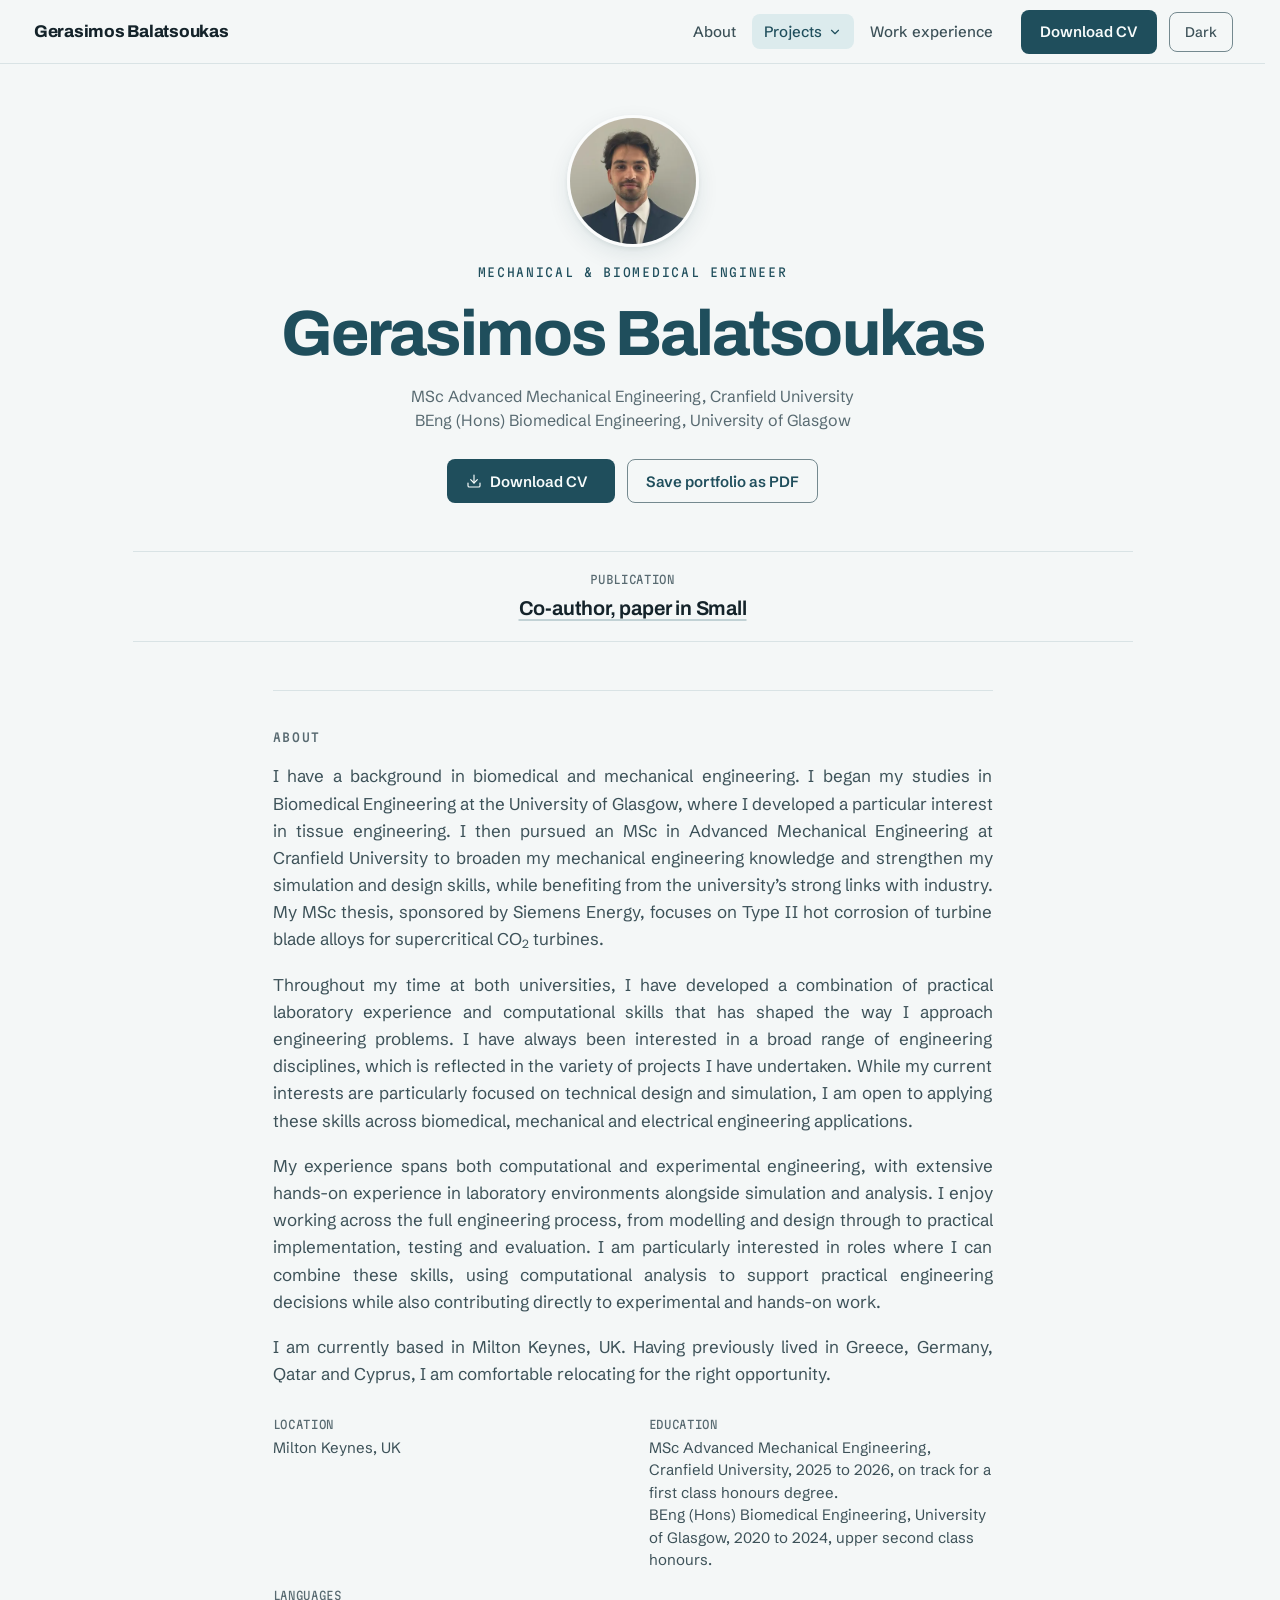
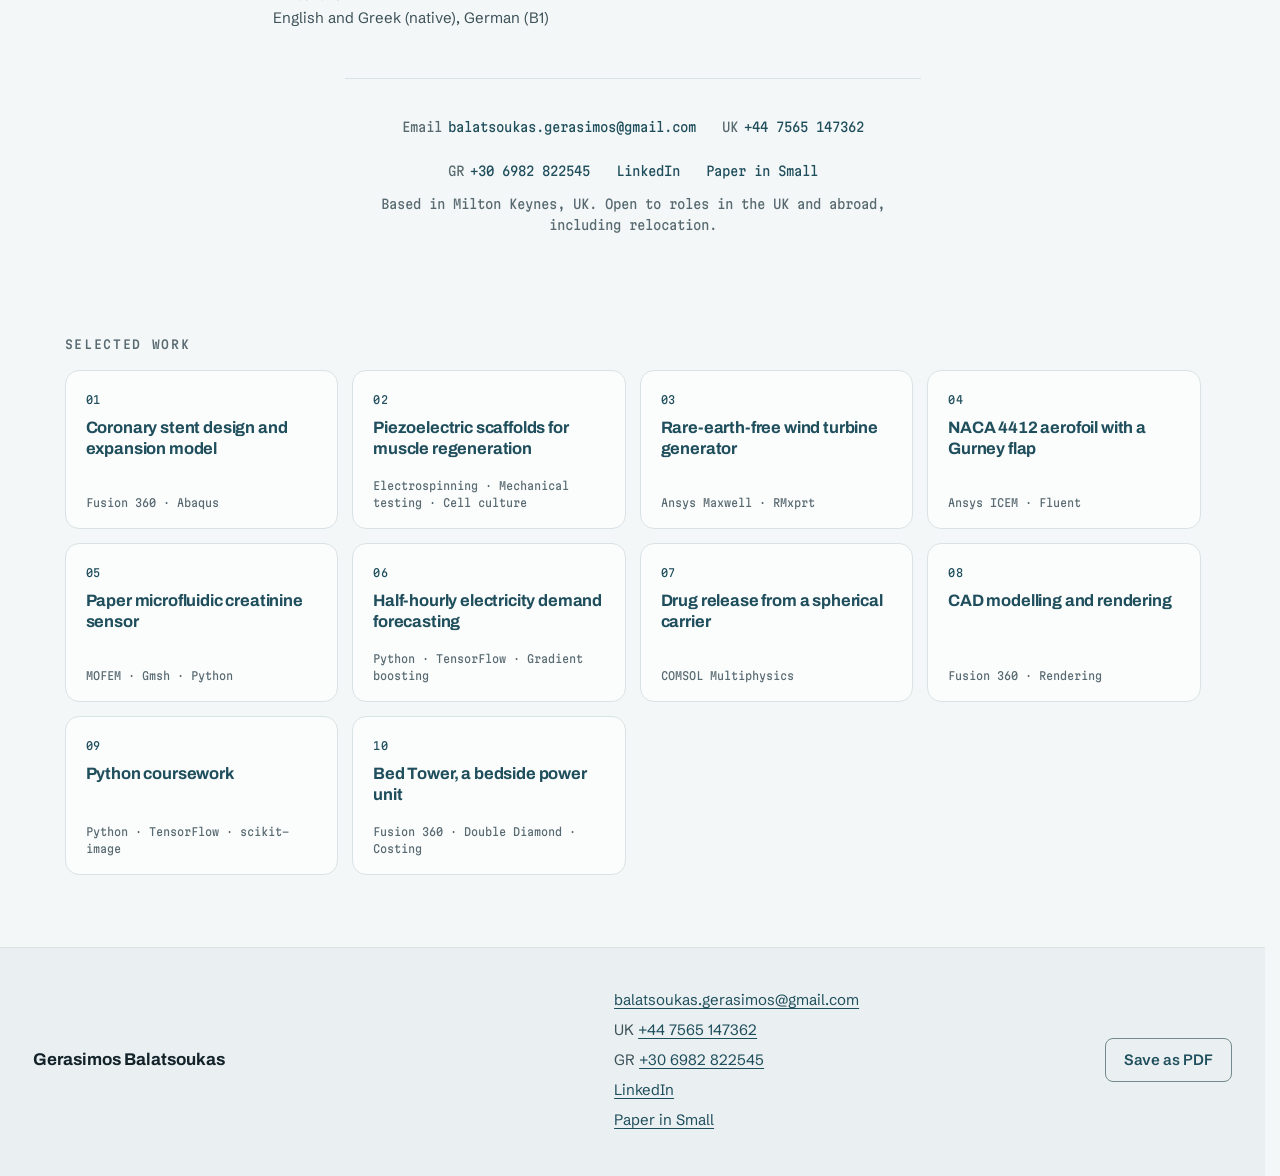
==== commit d7e37b73: "Add files via upload" ====
--- a/index.html
+++ b/index.html
@@ -122,7 +122,7 @@
   ],
   "sameAs": [
     "https://www.linkedin.com/in/gerasimos-balatsoukas-234525313",
-    "https://doi.org/10.1101/2025.06.19.660455"
+    "https://doi.org/10.1002/smll.76613"
   ]
 }
 </script>
@@ -231,10 +231,10 @@
 
   <!-- ~~~~~~~~~~~~~~~~~~~~~~~~ TEXT: publication line ~~~~~~~~~~~~~~~~~~~~~
        One fact, under the hero. The mono word is the label.
-       SOURCE: the preprint author list. -->
+       SOURCE: the paper's author list in Small. -->
   <section class="proof" aria-label="Publication">
     <dl class="proof-list">
-      <div class="proof-item"><dt>Publication</dt><dd><a href="https://doi.org/10.1101/2025.06.19.660455" target="_blank" rel="noopener">Co-author, bioRxiv preprint<span class="sr-only"> (opens in a new tab)</span></a></dd></div>
+      <div class="proof-item"><dt>Publication</dt><dd><a href="https://doi.org/10.1002/smll.76613" target="_blank" rel="noopener">Co-author, paper in Small<span class="sr-only"> (opens in a new tab)</span></a></dd></div>
     </dl>
   </section>
 
@@ -264,7 +264,7 @@
     <span><span class="lbl">UK</span> <a href="tel:+447565147362">+44 7565 147362</a></span>
     <span><span class="lbl">GR</span> <a href="tel:+306982822545">+30 6982 822545</a></span>
     <span><a href="https://www.linkedin.com/in/gerasimos-balatsoukas-234525313" target="_blank" rel="noopener">LinkedIn<span class="sr-only"> (opens in a new tab)</span></a></span>
-    <span><a href="https://doi.org/10.1101/2025.06.19.660455" target="_blank" rel="noopener">bioRxiv preprint<span class="sr-only"> (opens in a new tab)</span></a></span>
+    <span><a href="https://doi.org/10.1002/smll.76613" target="_blank" rel="noopener">Paper in Small<span class="sr-only"> (opens in a new tab)</span></a></span>
     <span class="contact-note">Based in Milton Keynes, UK. Open to roles in the UK and abroad, including relocation.</span>
   </div>
 
@@ -351,7 +351,7 @@
       <h3 class="tl-role">Research project, Advanced Research Centre, University of Glasgow</h3>
       <p class="tl-meta mono">Glasgow, UK. September 2023 to April 2024.</p>
       <ul class="tl-points">
-        <li>I worked with Dr Oana Dobre on piezoelectric scaffolds for muscle regeneration, the work behind the bioRxiv preprint.</li>
+        <li>I worked with Dr Oana Dobre on piezoelectric scaffolds for muscle regeneration, the work behind the paper in Small.</li>
         <li>I made the fibres, tested them mechanically, imaged them by SEM, and ran the cell culture and differentiation work.</li>
         <li>I also supported three master’s students and one PhD student who took the investigation further.</li>
       </ul>
@@ -501,11 +501,11 @@
         <p class="proj-summary">I fabricated aligned piezoelectric fibre scaffolds, built a rig to test them wet, and showed early signs of muscle cells differentiating on them.</p>
       </header>
       <div class="proj-facts">
-      <!-- TEXT: scaffolds / the facts list: year and tools SOURCE: V2 (20 %, 5 days, rig); CV (polarity treatment, laminin); PREPRINT (title, 12 authors, "preliminary"). -->
+      <!-- TEXT: scaffolds / the facts list: year and tools SOURCE: V2 (20 %, 5 days, rig); CV (polarity treatment, laminin); PAPER in Small (title, 15 authors, "preliminary"). -->
         <dl class="meta">
           <div><dt>Year</dt><dd>2023 to 2024</dd></div>
           <div><dt>Tools</dt><dd>Electrospinning, mechanical testing, cell culture, SEM, confocal microscopy, 3D printing, O<sub>2</sub> plasma treatment, ImageJ, Python</dd></div>
-          <div><dt>Publication</dt><dd><a href="https://doi.org/10.1101/2025.06.19.660455" target="_blank" rel="noopener">Preprint on bioRxiv<span class="sr-only"> (opens in a new tab)</span></a>, in the final stage of review at Small</dd></div>
+          <div><dt>Publication</dt><dd><a href="https://doi.org/10.1002/smll.76613" target="_blank" rel="noopener">Paper in Small<span class="sr-only"> (opens in a new tab)</span></a>, 2026</dd></div>
         </dl>
       </div>
     </div>
@@ -533,12 +533,12 @@
       <!-- TEXT: scaffolds / the paragraph under "Results" -->
           <section class="narr" aria-labelledby="scaffolds-outcome">
             <h3 id="scaffolds-outcome">Results</h3>
-            <p>Myosin expression was clearly observed within 5&nbsp;days, providing an early indication of muscle differentiation on the scaffold rather than simple cell survival. The wet mechanical testing was particularly important because the scaffold’s behaviour in dry conditions would not fully represent its mechanical response in an implanted environment. The work contributed to the preprint Three-Dimensional Piezoelectric Fibrous Constructs for Muscle Regeneration, on which I am a co-author.</p>
+            <p>Myosin expression was clearly observed within 5&nbsp;days, providing an early indication of muscle differentiation on the scaffold rather than simple cell survival. The wet mechanical testing was particularly important because the scaffold’s behaviour in dry conditions would not fully represent its mechanical response in an implanted environment. The work contributed to the paper Three-Dimensional Piezoelectric Fibrous Constructs for Muscle Regeneration, published in Small, on which I am a co-author.</p>
           </section>
       <!-- TEXT: scaffolds / the paragraph under "Limitations and next steps" -->
           <section class="narr narr-limits" aria-labelledby="scaffolds-limits">
             <h3 id="scaffolds-limits">Limitations and next steps</h3>
-            <p>The differentiation results remain preliminary, as noted in the preprint. The experiments were conducted in vitro using the C2C12 mouse muscle cell line over a relatively short period, so they do not establish how the scaffold would perform in a living system. The project did not progress to implantation, leaving questions around long-term degradation, tissue integration and mechanical performance under cyclic loading in vivo. The research has since been developed further by subsequent MSc and PhD students.</p>
+            <p>The differentiation results remain preliminary, as noted in the paper. The experiments were conducted in vitro using the C2C12 mouse muscle cell line over a relatively short period, so they do not establish how the scaffold would perform in a living system. The project did not progress to implantation, leaving questions around long-term degradation, tissue integration and mechanical performance under cyclic loading in vivo. The research has since been developed further by subsequent MSc and PhD students.</p>
           </section>
       <!-- TEXT: scaffolds / gallery captions (figure 2 onwards) -->
           <div class="figs">
@@ -1287,7 +1287,7 @@
       <li>UK <a href="tel:+447565147362">+44 7565 147362</a></li>
       <li>GR <a href="tel:+306982822545">+30 6982 822545</a></li>
       <li><a href="https://www.linkedin.com/in/gerasimos-balatsoukas-234525313" target="_blank" rel="noopener">LinkedIn<span class="sr-only"> (opens in a new tab)</span></a></li>
-      <li><a href="https://doi.org/10.1101/2025.06.19.660455" target="_blank" rel="noopener">bioRxiv preprint<span class="sr-only"> (opens in a new tab)</span></a></li>
+      <li><a href="https://doi.org/10.1002/smll.76613" target="_blank" rel="noopener">Paper in Small<span class="sr-only"> (opens in a new tab)</span></a></li>
     </ul>
     <button class="btn btn-ghost no-print" type="button" data-print>Save as PDF</button>
   </div>
--- a/css/site.css
+++ b/css/site.css
@@ -237,6 +237,49 @@
 .nav-link[aria-current]{color:var(--accent-ink);background:var(--teal-100);}
 .nav-links .nav-cv{margin-left:12px;}
 
+/* the Projects menu: a button and the list it opens */
+.nav-menu{position:relative;}
+.nav-menu-btn{
+  display:inline-flex;align-items:center;gap:6px;
+  font:500 15px/1 var(--font-body);background:none;border:0;cursor:pointer;
+}
+.nav-menu-btn .caret{width:14px;height:14px;transition:transform .18s var(--ease-out);}
+.nav-menu.open .nav-menu-btn .caret{transform:rotate(180deg);}
+.menu-list{
+  list-style:none;margin:0;padding:6px;
+  display:grid;gap:2px;
+}
+.js .menu-list{display:none;}
+.js .nav-menu.open .menu-list{display:grid;}
+.menu-link{
+  display:flex;gap:10px;align-items:baseline;
+  padding:9px 12px;border-radius:var(--r-md);
+  font-size:15px;line-height:1.35;color:var(--ink-2);text-decoration:none;
+  transition:color .18s var(--ease-out), background-color .18s var(--ease-out);
+}
+.menu-link:hover{color:var(--accent-ink);background:var(--teal-50);}
+.menu-num{
+  font-family:var(--font-mono);font-stretch:var(--mono-stretch);font-size:11px;
+  color:var(--muted);min-width:18px;font-variant-numeric:tabular-nums;
+}
+.menu-all{font-weight:600;color:var(--accent-ink);}
+@media (min-width:1024px){
+  .menu-list{
+    position:absolute;top:calc(100% + 8px);left:-8px;z-index:var(--z-drawer);
+    width:max-content;max-width:min(92vw,420px);
+    background:var(--surface);border:1px solid var(--border);
+    border-radius:var(--r-lg);box-shadow:var(--shadow-3);
+  }
+  .menu-all{border-bottom:1px solid var(--border);border-radius:var(--r-md) var(--r-md) 0 0;}
+}
+@media (max-width:1023px){
+  /* inside the drawer the list is simply indented */
+  .nav-menu{display:grid;}
+  .menu-list{padding:2px 0 6px 14px;}
+  .menu-link{padding:12px;min-height:44px;align-items:center;}
+  .nav-menu-btn{justify-content:space-between;width:100%;font-size:17px;padding:13px 12px;min-height:44px;}
+}
+
 /* light / dark control: a plain labelled button, no icon swap */
 .theme-toggle{
   font:500 14px/1 var(--font-body);color:var(--ink-2);
@@ -292,13 +335,6 @@
 .btn:active,.proj-back:active,.pager-link:active,.more-item:active{transform:translateY(1px);}
 .pager-link,.more-item{transition:transform .12s var(--ease-out);}
 
-.text-link{
-  font-weight:600;color:var(--accent-ink);text-decoration:underline;
-  text-underline-offset:.22em;
-  /* the padding makes a 44 px target; the negative margin keeps the spacing */
-  display:inline-block;padding:12px 0;margin:-12px 0;
-}
-.text-link:hover{text-decoration-thickness:2px;}
 
 /* ===========================================================================
    5. VIEWS  -  one page at a time
@@ -321,10 +357,6 @@
   @keyframes rise{from{opacity:0;}to{opacity:1;}}
 }
 
-.section-title{
-  font-size:clamp(26px,3vw,36px);font-weight:700;letter-spacing:-.015em;
-  color:var(--ink);margin:0 0 24px;
-}
 
 /* ---------------------------------------------------------------------------
    REVEALS
@@ -342,79 +374,38 @@
 }
 
 /* ===========================================================================
-   6. LANDING  -  hero, proof strip, selected projects, smaller projects,
-   about excerpt, contact. Everything is left-aligned.
+   6. LANDING  -  the v2 layout: a centred hero with the portrait, the four
+   key facts, the about text, a contact row, then the numbered work cards.
    =========================================================================== */
 #home{padding-top:clamp(20px,4vw,56px);}
 
-/* ---- hero -----------------------------------------------------------------
-   Mobile and tablet: the clip comes first, then the words.
-   From 1024px: name and statement across the full width (a two-line statement
-   needs the room), then the supporting line and buttons on the left (5/12)
-   and the clip on the right (7/12). */
-.hero{
-  display:grid;gap:0 clamp(24px,3vw,40px);
-  grid-template-columns:minmax(0,1fr);
-  grid-template-areas:"media" "name" "title" "text";
-}
-.hero-name{
-  grid-area:name;margin:24px 0 10px;
-  font-family:var(--font-display);font-weight:700;font-size:18px;
-  letter-spacing:-.01em;color:var(--accent-ink);
-}
-.hero-title{
-  grid-area:title;
-  /* 24px is the largest size that keeps the statement to three lines on a
-     360 to 390px phone; from 1024px up it reaches 52px on two lines */
-  font-size:clamp(24px,3.8vw,52px);font-weight:750;line-height:1.08;
-  letter-spacing:-.02em;color:var(--ink);max-width:24em;
-}
-.hero-text{grid-area:text;}
-.hero-lede{margin:16px 0 0;color:var(--ink-2);max-width:44ch;}
-.actions{display:flex;flex-wrap:wrap;gap:12px;margin-top:24px;}
-.hero-media{grid-area:media;margin:0;}
-.hero-frame{
-  position:relative;aspect-ratio:16/10;overflow:hidden;
-  background:var(--ground-video);border:1px solid var(--border);
-  border-radius:var(--r-lg);box-shadow:var(--shadow-2);
-}
-.hero-frame video,.hero-frame img{width:100%;height:100%;object-fit:cover;}
-.hero-media figcaption{
-  display:flex;align-items:flex-start;justify-content:space-between;gap:16px;
-  margin-top:10px;font-size:14px;line-height:1.5;color:var(--muted);
-}
-.hero-toggle{
-  flex:none;font:500 14px/1 var(--font-body);color:var(--accent-ink);
-  background:none;border:0;padding:4px 2px;min-height:44px;min-width:44px;cursor:pointer;
-  text-decoration:underline;text-underline-offset:.22em;
-}
-.hero-toggle:hover{text-decoration-thickness:2px;}
-.hero-toggle[hidden]{display:none;}
-
-@media (min-width:1024px){
-  .hero{
-    grid-template-columns:minmax(0,5fr) minmax(0,7fr);
-    grid-template-areas:"name name" "title title" "text media";
-  }
-  .hero-name{margin-top:0;}
-  .hero-text{padding-top:36px;}
-  .hero-media{margin-top:36px;}
-  .hero-lede{margin-top:0;}
-}
-
-/* ---- proof strip --------------------------------------------------------- */
-.proof{margin-top:clamp(40px,5vw,64px);}
+/* ---- hero: everything centred in one column ------------------------------ */
+.hero{display:flex;flex-direction:column;align-items:center;gap:16px;text-align:center;}
+.portrait{
+  width:132px;height:132px;border-radius:50%;object-fit:cover;
+  border:3px solid var(--surface);box-shadow:var(--shadow-2);
+}
+.eyebrow{
+  margin:0;font-family:var(--font-mono);font-stretch:var(--mono-stretch);
+  font-size:12px;letter-spacing:.14em;text-transform:uppercase;color:var(--accent-ink);
+}
+.hero h1{
+  margin:2px 0 0;font-size:clamp(34px,6.4vw,64px);font-weight:750;
+  letter-spacing:-.03em;line-height:1.05;color:var(--accent-ink);
+}
+.degrees{margin:0;max-width:62ch;font-size:16px;line-height:1.55;color:var(--muted);}
+.hero .actions{display:flex;flex-wrap:wrap;gap:12px;justify-content:center;margin-top:10px;}
+
+/* ---- the four key facts -------------------------------------------------- */
+.proof{margin:clamp(30px,4vw,48px) auto 0;max-width:min(100%,1000px);}
 .proof-list{
-  display:grid;margin:0;
-  grid-template-columns:repeat(2,minmax(0,1fr));
-  border-top:1px solid var(--border);
-}
-.proof-item{padding:16px 16px 18px 0;border-bottom:1px solid var(--border);}
-.proof-item:nth-child(odd){padding-right:16px;border-right:1px solid var(--border);}
-.proof-item:nth-child(even){padding-left:16px;}
+  margin:0;display:flex;justify-content:center;
+  border-top:1px solid var(--border);border-bottom:1px solid var(--border);
+}
+.proof-item{padding:16px 0 18px;text-align:center;}
 .proof-item dt{
-  font-family:var(--font-mono);font-stretch:var(--mono-stretch);font-size:12px;
-  letter-spacing:.03em;text-transform:uppercase;color:var(--muted);
+  font-family:var(--font-mono);font-stretch:var(--mono-stretch);font-size:11.5px;
+  letter-spacing:.06em;text-transform:uppercase;color:var(--muted);
 }
 .proof-item dd{
   margin:6px 0 0;font-family:var(--font-display);font-weight:650;
@@ -422,155 +413,99 @@
 }
 .proof-item dd a{color:inherit;text-decoration:underline;text-decoration-color:var(--border-strong);}
 .proof-item dd a:hover{color:var(--accent-ink);text-decoration-color:currentColor;}
-@media (min-width:1024px){
-  .proof-list{grid-template-columns:repeat(4,minmax(0,1fr));border-bottom:1px solid var(--border);}
-  .proof-item,.proof-item:nth-child(odd),.proof-item:nth-child(even){
-    border-bottom:0;border-right:1px solid var(--border);padding:18px 20px 20px;
-  }
-  .proof-item:first-child{padding-left:0;}
-  .proof-item:last-child{border-right:0;}
-}
-
-/* ---- selected projects ----------------------------------------------------
-   Twelve columns, eight cards, no empty cell:
-     row 1: card 1 across all twelve (image 7, text 5)
-     row 2: cards 2 and 3, six each
-     row 3: cards 4, 5 and 6, four each
-     row 4: cards 7 and 8, six each
-   Tablet: two columns, with cards 1 and 4 across both.
-   Phone: one column. */
-/* the grid follows the proof strip closely, so the first cards arrive within
-   one scroll of the landing screen */
-.work{margin-top:clamp(48px,6vw,72px);scroll-margin-top:16px;}
+@media (min-width:760px){
+  .proof-item{padding:18px 20px 20px;}
+}
+
+/* ---- about: one column, justified like the old site ---------------------- */
+.about{
+  margin:clamp(30px,4vw,48px) auto 0;max-width:72ch;
+  padding-top:clamp(26px,3.5vw,40px);border-top:1px solid var(--border);
+}
+.about-body p{
+  margin:0 0 18px;color:var(--ink-2);
+  /* justified with hyphenation, so the spacing between words stays even */
+  text-align:justify;hyphens:auto;text-wrap:wrap;
+}
+.about-body p:last-child{margin-bottom:0;}
+.about-facts{
+  margin:28px 0 0;display:grid;gap:14px 32px;
+  grid-template-columns:minmax(0,1fr);
+}
+@media (min-width:600px){ .about-facts{grid-template-columns:repeat(2,minmax(0,1fr));} }
+.about-facts dt{
+  font-family:var(--font-mono);font-stretch:var(--mono-stretch);font-size:11.5px;
+  letter-spacing:.06em;text-transform:uppercase;color:var(--muted);
+}
+.about-facts dd{margin:3px 0 0;font-size:15px;line-height:1.5;color:var(--ink-2);}
+
+/* ---- contact row --------------------------------------------------------- */
+.contact{
+  display:flex;flex-wrap:wrap;gap:0 26px;justify-content:center;align-items:baseline;
+  margin:clamp(30px,4vw,48px) auto 0;max-width:72ch;
+  padding-top:26px;border-top:1px solid var(--border);
+  font-family:var(--font-mono);font-stretch:var(--mono-stretch);font-size:13px;color:var(--muted);
+  scroll-margin-top:16px;
+}
+/* the padding makes each link a 44 px target without changing the look */
+.contact a{color:var(--accent-ink);text-decoration:none;display:inline-block;padding:12px 0;}
+.contact span{display:flex;align-items:baseline;gap:6px;}
+.contact a:hover{text-decoration:underline;}
+.contact .lbl{color:var(--muted);}
+.contact .contact-note{flex-basis:100%;text-align:center;color:var(--muted);}
+
+/* ---- selected work: numbered cards, four across at desktop --------------- */
+.view h2.section-head{
+  margin:var(--space-section) 0 18px;
+  font-family:var(--font-mono);font-stretch:var(--mono-stretch);font-weight:500;
+  font-size:12px;letter-spacing:.14em;text-transform:uppercase;color:var(--muted);
+  text-align:left;
+}
+.about h2.section-head{margin-top:0;}
+.work{scroll-margin-top:16px;}
 .work-grid{
-  list-style:none;margin:0;padding:0;
-  display:grid;gap:40px clamp(20px,2.4vw,32px);
+  display:grid;gap:14px;text-align:left;
   grid-template-columns:minmax(0,1fr);
-  grid-auto-flow:row dense;
-}
-.card-link{display:block;height:100%;color:inherit;text-decoration:none;border-radius:var(--r-lg);}
-.card-link:focus-visible,.more-item:focus-visible{outline-offset:6px;border-radius:var(--r-lg);}
-.view [tabindex="-1"]:focus{outline:none;}
-.card-media{
-  border-radius:var(--r-lg);overflow:hidden;background:var(--figure-ground);
-  border:1px solid var(--border);
-  transition:transform .18s var(--ease-out), box-shadow .18s var(--ease-out);
-}
-.card-media img{width:100%;aspect-ratio:16/10;object-fit:cover;}
-.card-body{padding-top:14px;}
-.card-title{
-  font-size:clamp(18px,1.6vw,21px);font-weight:700;line-height:1.25;
-  letter-spacing:-.01em;color:var(--ink);transition:color .18s var(--ease-out);
-}
-.card-outcome{margin:6px 0 0;font-size:15px;line-height:1.5;color:var(--ink-2);max-width:48ch;}
-.card-tools{
-  display:flex;flex-wrap:wrap;gap:4px 14px;margin:10px 0 0;
-  font-family:var(--font-mono);font-stretch:var(--mono-stretch);font-size:11.5px;
-  letter-spacing:.03em;color:var(--muted);
+}
+@media (min-width:560px){ .work-grid{grid-template-columns:repeat(2,minmax(0,1fr));} }
+@media (min-width:900px){ .work-grid{grid-template-columns:repeat(3,minmax(0,1fr));} }
+@media (min-width:1180px){ .work-grid{grid-template-columns:repeat(4,minmax(0,1fr));} }
+.work-card{
+  display:flex;flex-direction:column;gap:8px;
+  background:var(--surface);border:1px solid var(--border);border-radius:var(--r-lg);
+  padding:20px 20px 16px;color:var(--ink);text-decoration:none;
+  transition:border-color .18s var(--ease-out), box-shadow .18s var(--ease-out), transform .18s var(--ease-out);
 }
 @media (hover:hover){
-  .card-link:hover .card-media{transform:translateY(-2px);box-shadow:var(--shadow-2);}
-  .card-link:hover .card-title{color:var(--accent-ink);}
-}
-.card-link:active .card-media{transform:translateY(0);}
-
-@media (min-width:760px){
-  .work-grid{grid-template-columns:repeat(2,minmax(0,1fr));}
-  .card-wide,.card-span-tablet{grid-column:span 2;}
-}
-@media (min-width:1024px){
-  .work-grid{grid-template-columns:repeat(12,minmax(0,1fr));}
-  .card{grid-column:span 6;}
-  .card-third,.card-span-tablet{grid-column:span 4;}
-  .card-wide{grid-column:span 12;}
-  .card-wide .card-link{
-    display:grid;grid-template-columns:minmax(0,7fr) minmax(0,5fr);
-    gap:clamp(24px,3vw,40px);align-items:center;
-  }
-  .card-wide .card-body{padding-top:0;}
-  .card-wide .card-title{font-size:clamp(22px,2.2vw,28px);}
-  .card-wide .card-outcome{font-size:17px;}
-}
-
-/* ---- smaller projects ------------------------------------------------------ */
-.more{margin-top:var(--space-section);}
-.more-list{
-  list-style:none;margin:0;padding:0;
-  display:grid;gap:8px clamp(24px,3vw,48px);
-  grid-template-columns:minmax(0,1fr);
-}
-@media (min-width:760px){ .more-list{grid-template-columns:repeat(2,minmax(0,1fr));} }
-.more-item{
-  display:grid;grid-template-columns:96px minmax(0,1fr);gap:18px;align-items:center;
-  padding:12px 0;color:inherit;text-decoration:none;border-radius:var(--r-md);
-}
-.more-item img{
-  width:96px;height:96px;border-radius:var(--r-md);object-fit:cover;
-  background:var(--figure-ground);border:1px solid var(--border);
-}
-.more-title{font-size:17px;font-weight:700;letter-spacing:-.01em;color:var(--ink);transition:color .18s var(--ease-out);}
-.more-line{margin:4px 0 0;font-size:15px;line-height:1.45;color:var(--ink-2);}
-.more-tools{
-  display:flex;flex-wrap:wrap;gap:2px 14px;margin:6px 0 0;
-  font-family:var(--font-mono);font-stretch:var(--mono-stretch);font-size:11.5px;
-  letter-spacing:.03em;color:var(--muted);
-}
-@media (hover:hover){ .more-item:hover .more-title{color:var(--accent-ink);} }
-
-/* ---- about excerpt -------------------------------------------------------- */
-.intro{
-  margin-top:var(--space-section);
-  display:grid;gap:20px 40px;grid-template-columns:minmax(0,1fr);
-  max-width:880px;
-}
-.intro-photo{width:120px;height:auto;border-radius:var(--r-lg);border:1px solid var(--border);}
-.intro-text p{margin:0 0 14px;color:var(--ink-2);max-width:var(--measure);}
-@media (min-width:760px){
-  .intro{grid-template-columns:160px minmax(0,1fr);align-items:start;}
-  .intro-photo{width:160px;}
-}
-
-/* ---- contact -------------------------------------------------------------- */
-.contact{margin-top:var(--space-section);scroll-margin-top:16px;}
-.contact-list{display:grid;margin:0;gap:14px;max-width:680px;}
-.contact-list div{display:grid;grid-template-columns:96px minmax(0,1fr);gap:12px;align-items:baseline;}
-.contact-list dt{
-  font-family:var(--font-mono);font-stretch:var(--mono-stretch);font-size:12px;
-  letter-spacing:.03em;text-transform:uppercase;color:var(--muted);
-}
-.contact-list dd{margin:0;overflow-wrap:anywhere;}
-.contact-list a{font-weight:500;}
-.contact-list a[href^="tel:"]{white-space:nowrap;}
-.contact-note{margin:24px 0 0;color:var(--ink-2);}
-@media (max-width:479px){
-  /* labels above values, so the email address is not broken mid-word */
-  .contact-list div{grid-template-columns:minmax(0,1fr);gap:2px;}
-}
-
-/* ===========================================================================
-   6b. ABOUT AND EXPERIENCE VIEWS
-   =========================================================================== */
+  .work-card:hover{border-color:var(--teal-500);box-shadow:var(--shadow-2);transform:translateY(-2px);}
+  .work-card:hover .ttl{color:var(--accent);}
+}
+.work-card:active{transform:translateY(0);}
+.work-card .idx{
+  font-family:var(--font-mono);font-stretch:var(--mono-stretch);font-size:11px;
+  letter-spacing:.08em;color:var(--accent-ink);font-variant-numeric:tabular-nums;
+}
+.work-card .ttl{
+  font-family:var(--font-display);font-weight:700;font-size:16.5px;line-height:1.28;
+  letter-spacing:-.01em;color:var(--accent-ink);
+  transition:color .18s var(--ease-out);
+}
+.work-card .meta{
+  margin-top:auto;padding-top:10px;
+  font-family:var(--font-mono);font-stretch:var(--mono-stretch);font-size:11px;
+  line-height:1.6;color:var(--muted);
+}
+
+/* ===========================================================================
+   6b. EXPERIENCE VIEW  (the about text sits on the landing page)
+   =========================================================================== */
+.page-layout{display:grid;gap:36px 64px;grid-template-columns:minmax(0,1fr);}
+.page-main p{margin:0 0 18px;color:var(--ink-2);max-width:var(--measure);text-align:justify;hyphens:auto;}
 .view h2.page-title{
   font-size:clamp(30px,3.6vw,44px);font-weight:750;letter-spacing:-.02em;
   line-height:1.1;color:var(--ink);text-align:left;margin:0 0 28px;
 }
 .view h2.page-title-sub{margin-top:var(--space-section);font-size:clamp(26px,3vw,36px);}
-
-.page-layout{display:grid;gap:36px 64px;grid-template-columns:minmax(0,1fr);}
-.page-main p{margin:0 0 18px;color:var(--ink-2);max-width:var(--measure);}
-.page-side{display:grid;gap:24px;align-content:start;}
-.about-photo{width:200px;border-radius:var(--r-lg);border:1px solid var(--border);}
-@media (min-width:1024px){
-  .page-layout{grid-template-columns:minmax(0,1fr) 300px;}
-  .about-photo{width:240px;}
-}
-
-.facts{margin:0;display:grid;gap:14px;}
-.facts dt{
-  font-family:var(--font-mono);font-stretch:var(--mono-stretch);font-size:12px;
-  letter-spacing:.03em;text-transform:uppercase;color:var(--muted);
-}
-.facts dd{margin:3px 0 0;font-size:15px;line-height:1.5;color:var(--ink);}
 
 /* experience: a hairline on the left, entries spaced along it */
 .timeline{list-style:none;margin:0;padding:0 0 0 24px;border-left:1px solid var(--border-strong);max-width:760px;}
@@ -678,6 +613,8 @@
 .narr{max-width:var(--measure);margin-top:40px;}
 .proj-more > .narr:first-child{margin-top:12px;}
 .narr h3{font-size:20px;font-weight:700;line-height:1.3;letter-spacing:-.01em;color:var(--ink);}
+/* the project writing is justified, like the about text */
+.narr p,.sub > p{text-align:justify;hyphens:auto;}
 .narr p{margin:10px 0 0;color:var(--ink-2);}
 .narr-limits{border-left:2px solid var(--border-strong);padding-left:20px;}
 
@@ -784,9 +721,8 @@
     display:block;
     position:sticky;
     top:calc(var(--nav-h) + 28px);
-    max-height:calc(100dvh - var(--nav-h) - 56px);
-    overflow-y:auto;
-    overscroll-behavior:contain;
+    /* the rail holds only the summary, the year and the tools, so it fits on
+       one screen and never scrolls on its own */
     padding-right:8px;
   }
   .proj-body{display:block;}
@@ -859,7 +795,8 @@
 .footer .inner{
   max-width:var(--maxw);margin:0 auto;
   display:grid;gap:24px 40px;grid-template-columns:minmax(0,1fr);
-  align-items:start;
+  /* the name and the button sit in the middle of the box, beside the links */
+  align-items:center;
 }
 .f-name{margin:0;font-family:var(--font-display);font-weight:700;font-size:17px;color:var(--ink);}
 .f-note{margin:6px 0 0;font-size:14px;color:var(--muted);max-width:44ch;}
@@ -880,16 +817,16 @@
     --ink:#111;--ink-2:#222;--muted:#555;--border:#ccc;
     --accent-ink:#0c373f;
   }
-  .nav,.no-print,.proj-back,.work,.more,.lb,.skip,.figs-note,.proj-pager,
-  .fig-video .play,.hero-video,.hero-toggle{display:none !important;}
+  .nav,.no-print,.proj-back,.work,.lb,.skip,.figs-note,.proj-pager,
+  .fig-video .play{display:none !important;}
   .print-only{display:block !important;}
   .reveal{opacity:1 !important;transform:none !important;}
   .js .view,.view{display:block !important;animation:none !important;}
   body{font-size:10.5pt;background:#fff;}
   .view{max-width:100%;padding:12pt 0;border-bottom:1px solid #ccc;break-inside:auto;}
-  .hero{grid-template-columns:1fr 1fr;grid-template-areas:"name name" "title title" "text media";}
-  .hero-frame{box-shadow:none;}
-  .hero .actions{display:none !important;}
+  .hero{gap:10px;}
+  .portrait{box-shadow:none;}
+  .about,.contact{border-top-color:#ccc;}
   /* each project starts on a fresh page */
   .view:has(> .proj-layout){break-before:page;}
   /* the sticky rail is a screen device; on paper everything stacks in one
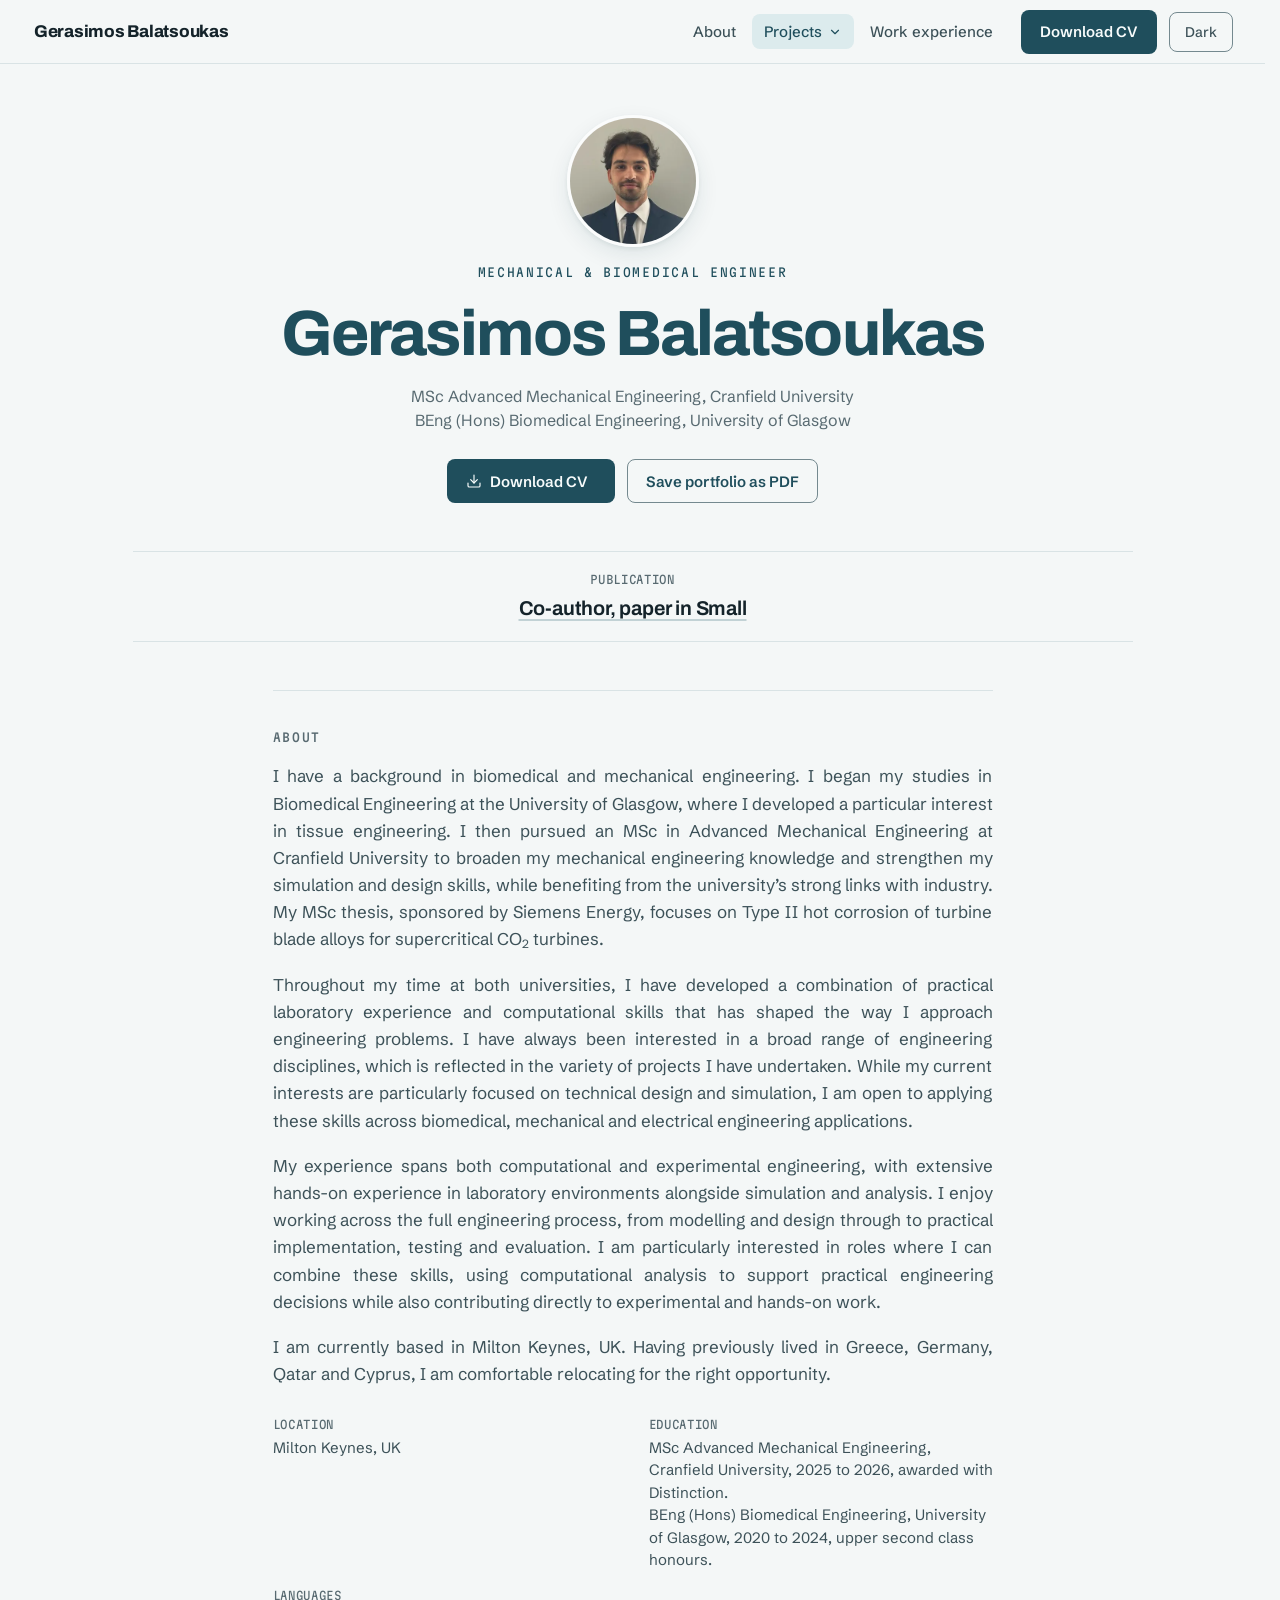
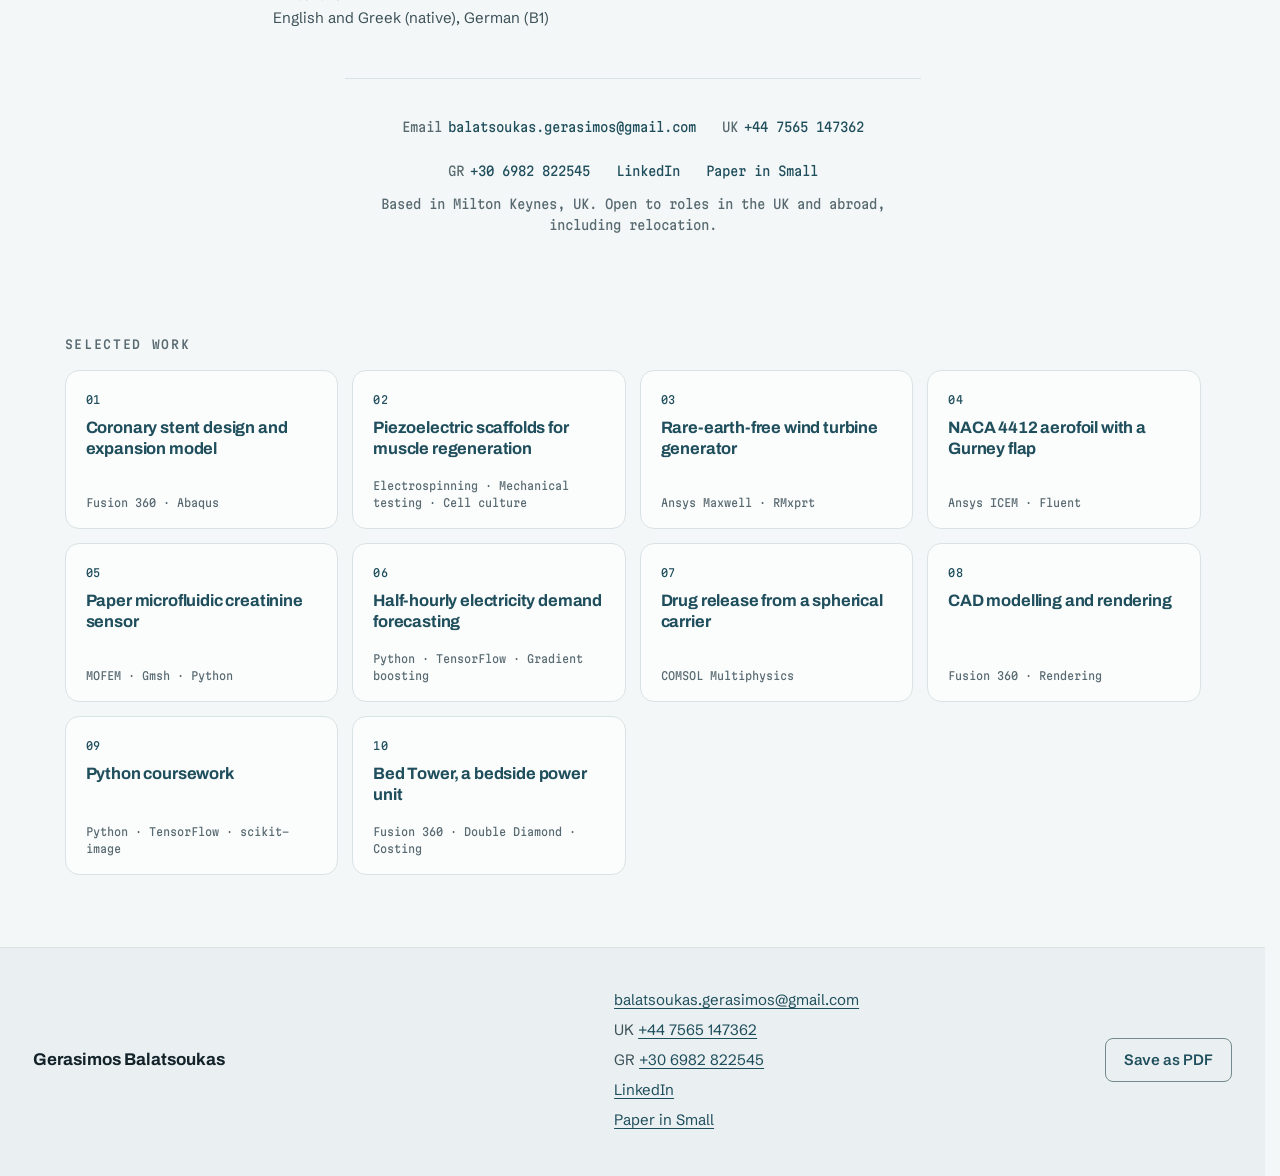
==== commit 7d9a2dc7: "Add files via upload" ====
--- a/index.html
+++ b/index.html
@@ -252,7 +252,7 @@
         </div>
     <dl class="about-facts">
         <div><dt>Location</dt><dd>Milton Keynes, UK</dd></div>
-        <div><dt>Education</dt><dd>MSc Advanced Mechanical Engineering, Cranfield University, 2025 to 2026, on track for a first class honours degree.<br>BEng (Hons) Biomedical Engineering, University of Glasgow, 2020 to 2024, upper second class honours.</dd></div>
+        <div><dt>Education</dt><dd>MSc Advanced Mechanical Engineering, Cranfield University, 2025 to 2026, awarded with Distinction.<br>BEng (Hons) Biomedical Engineering, University of Glasgow, 2020 to 2024, upper second class honours.</dd></div>
         <div><dt>Languages</dt><dd>English and Greek (native), German (B1)</dd></div>
         </dl>
   </section>
